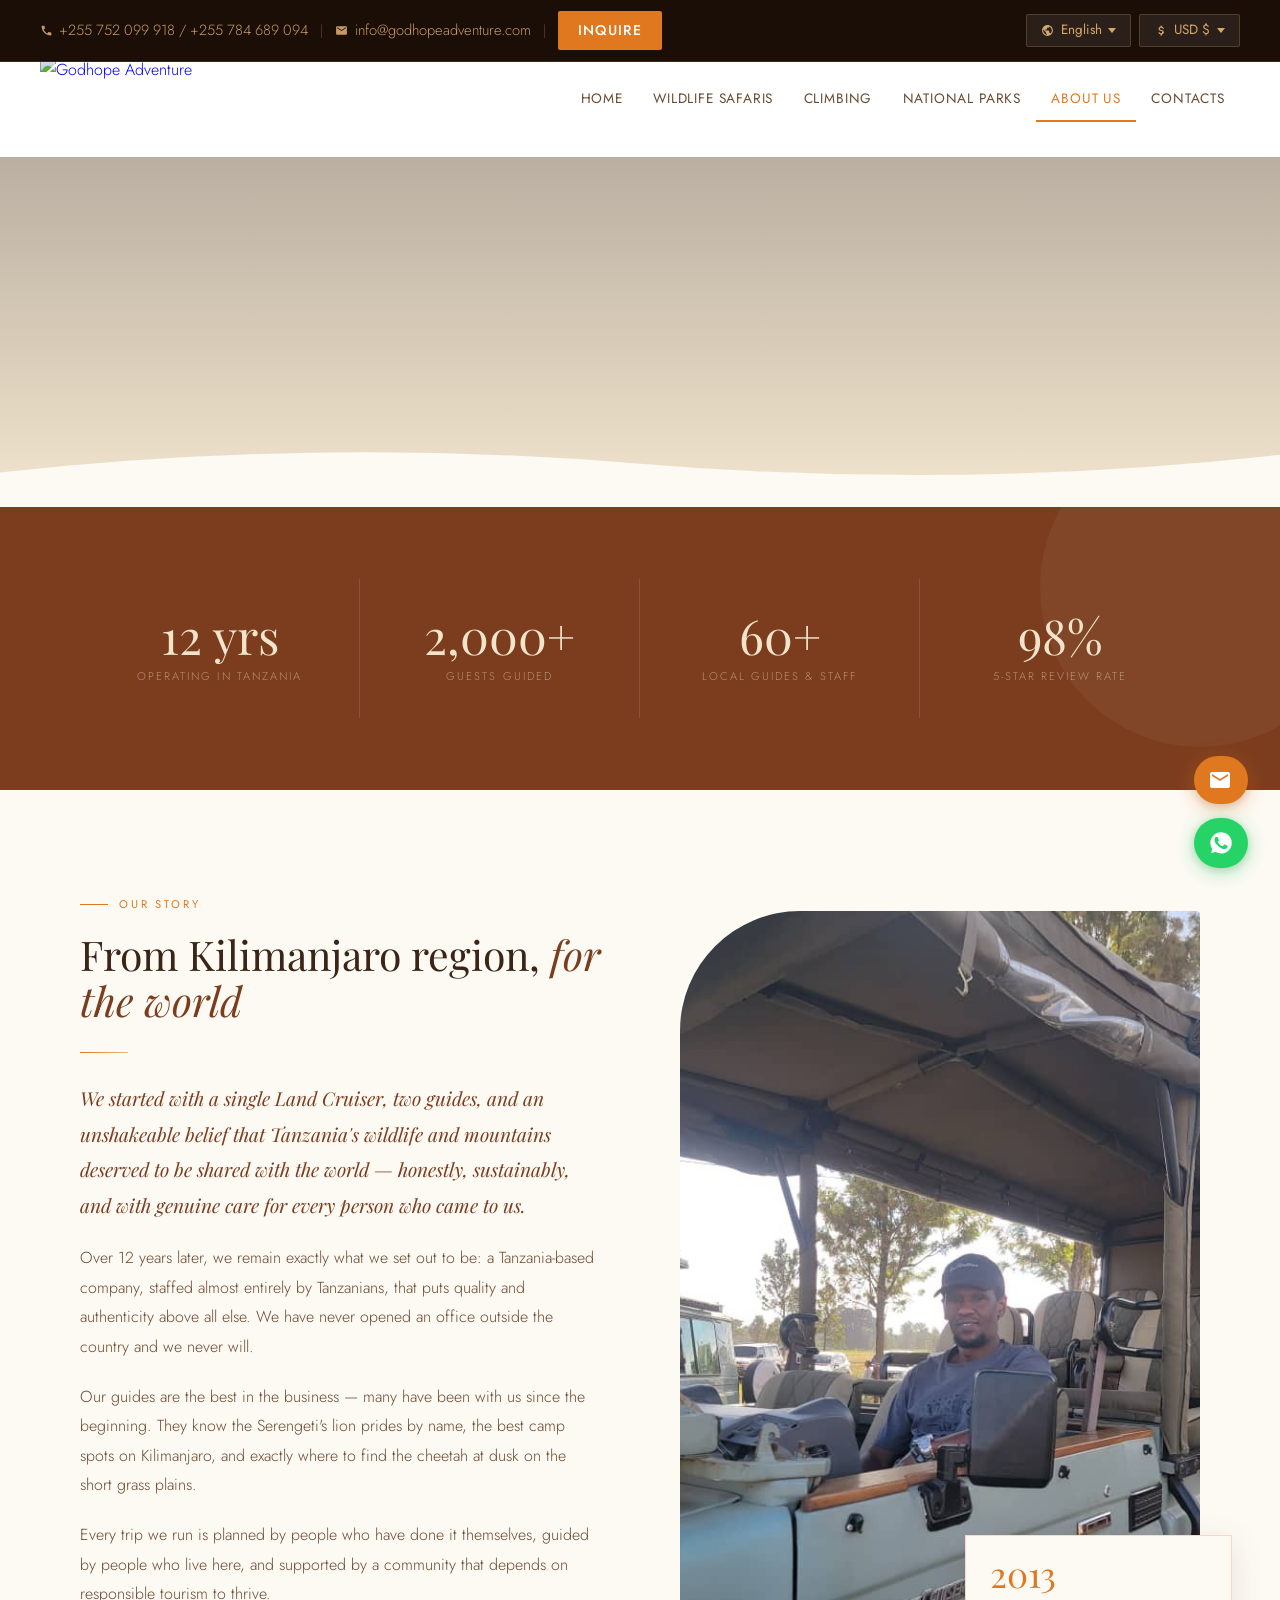
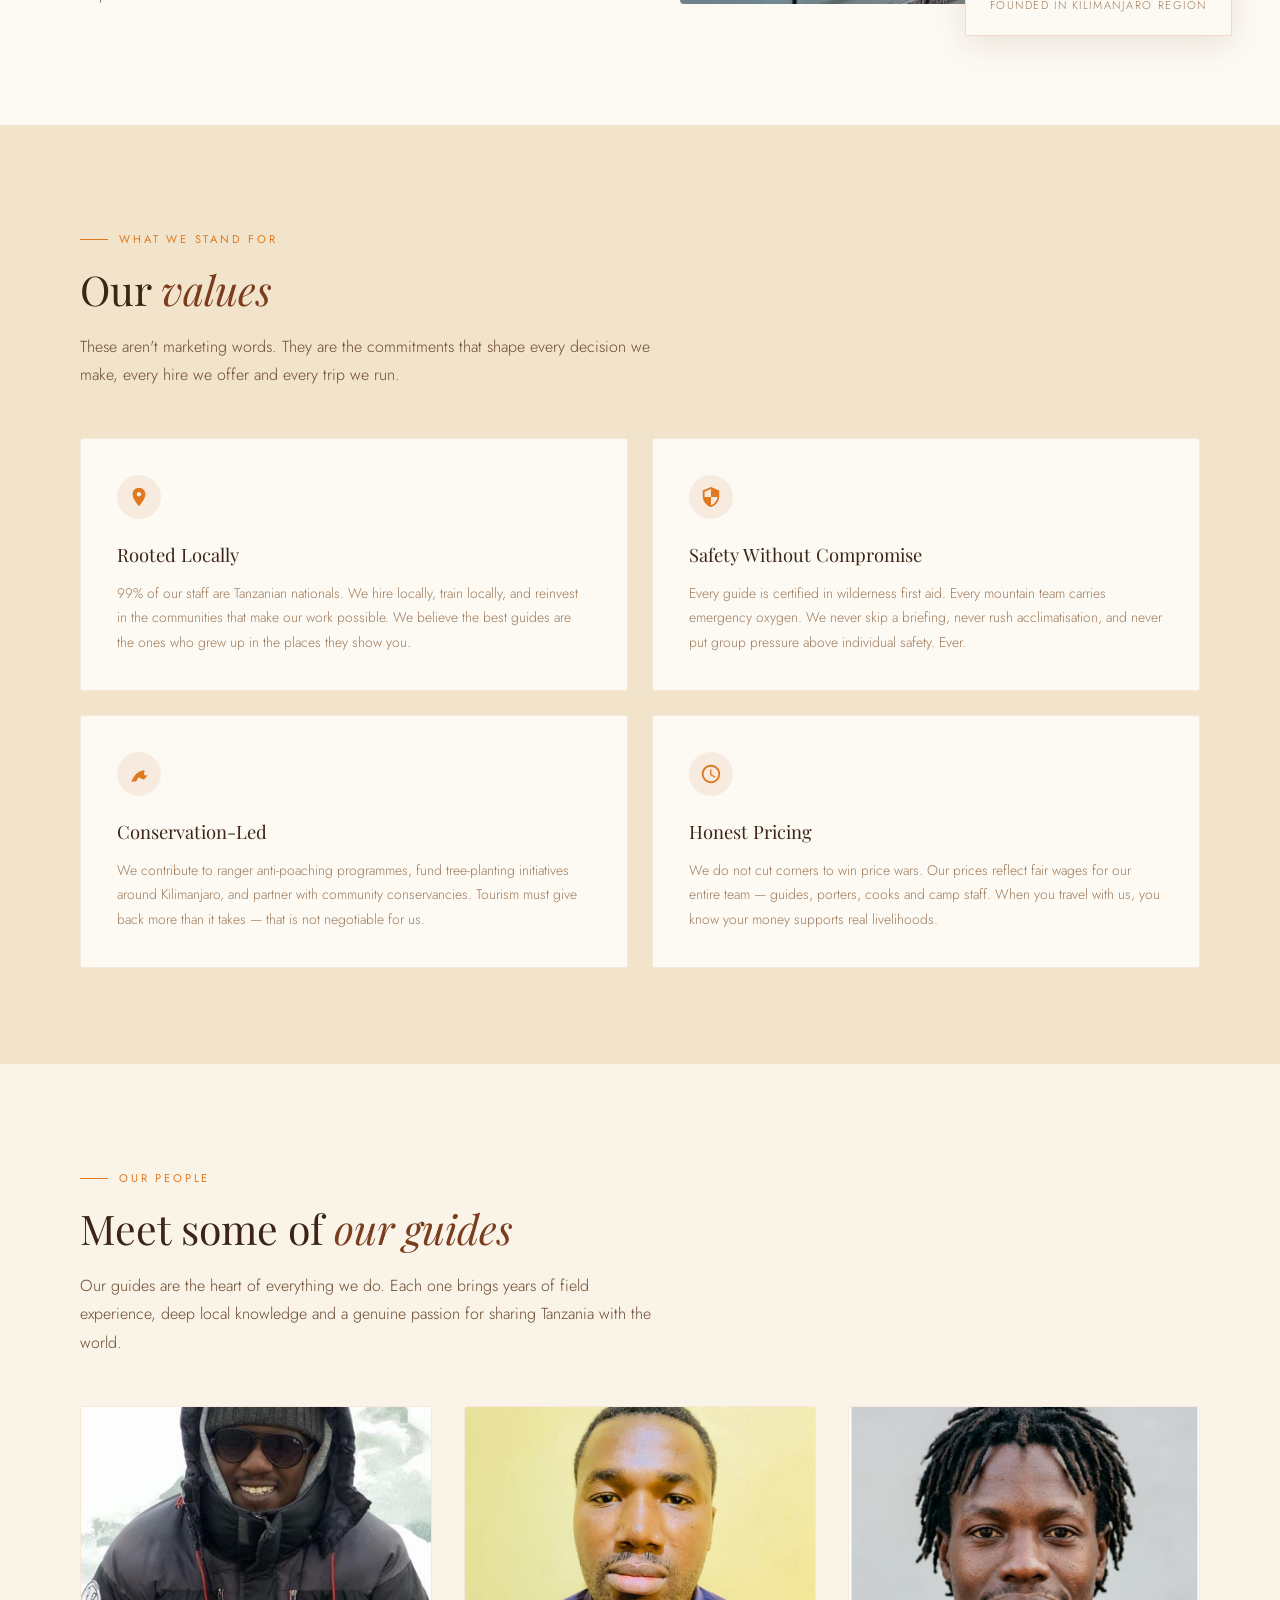
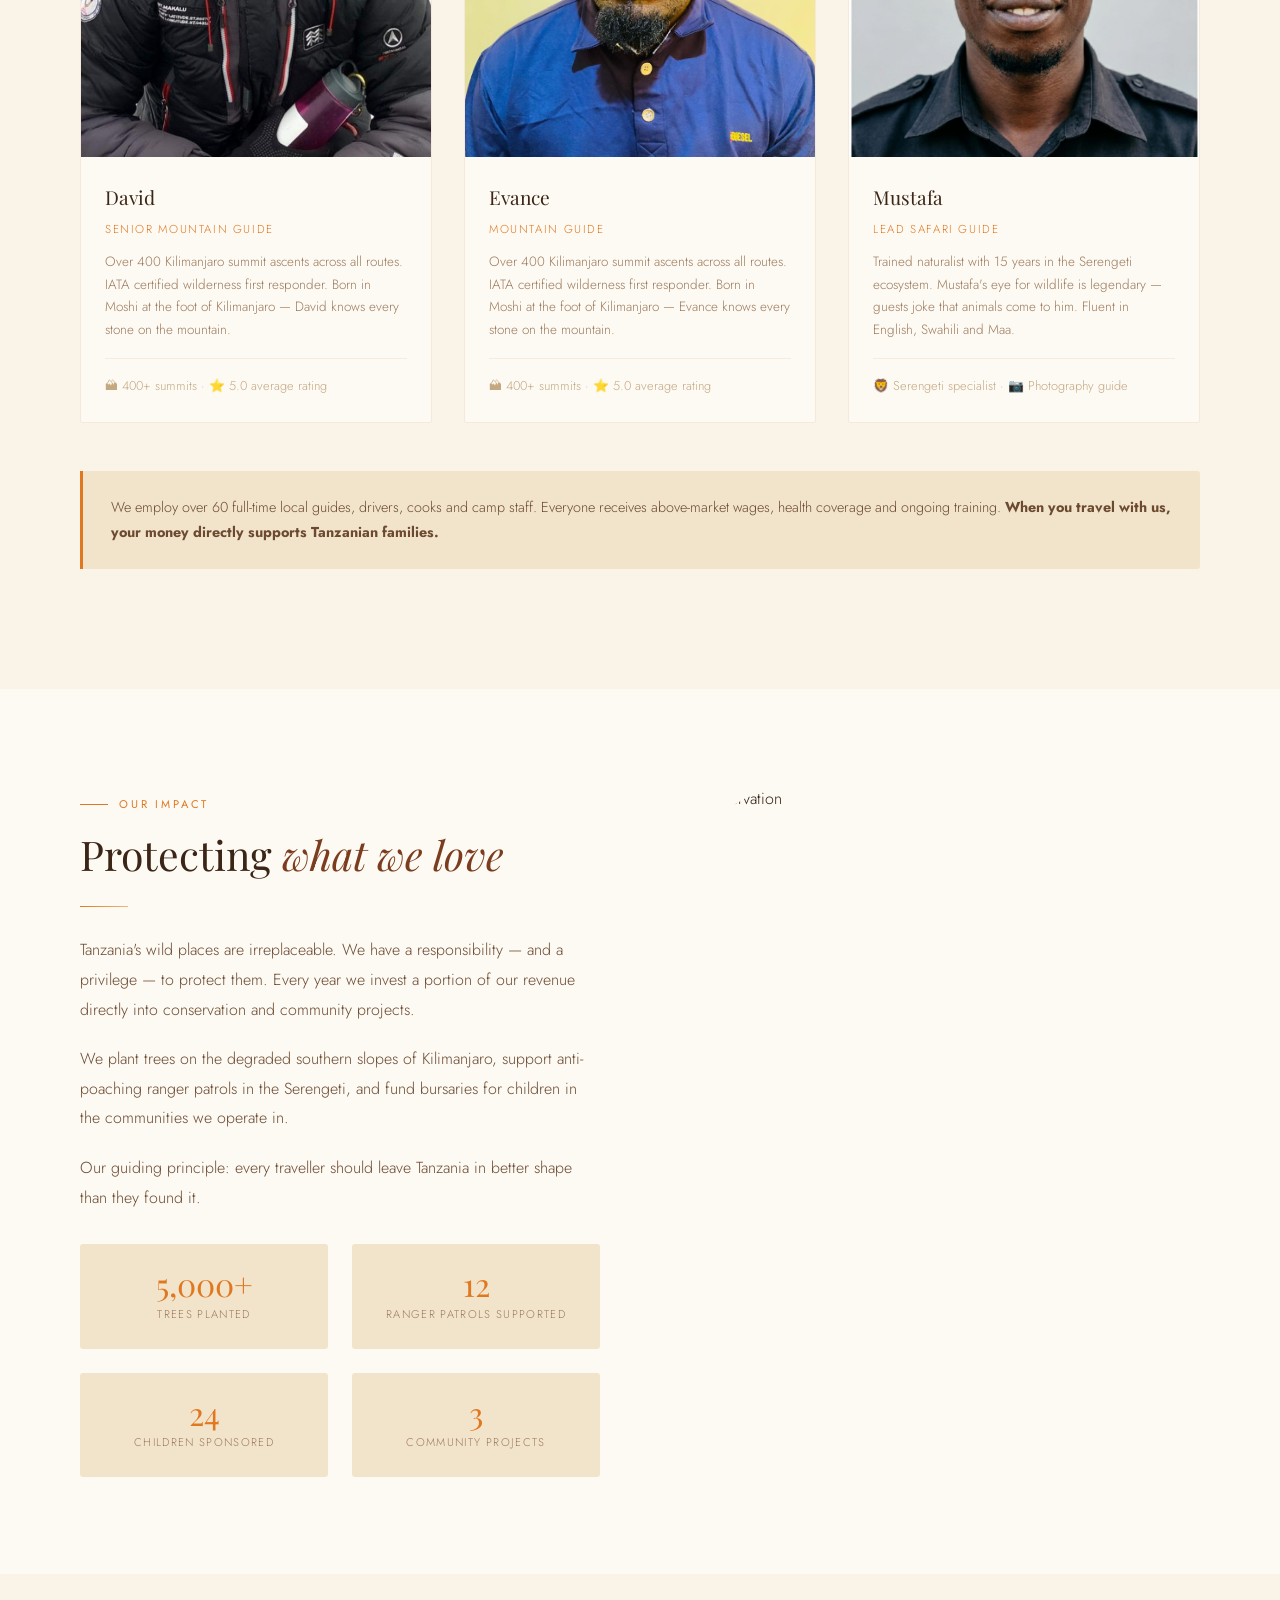
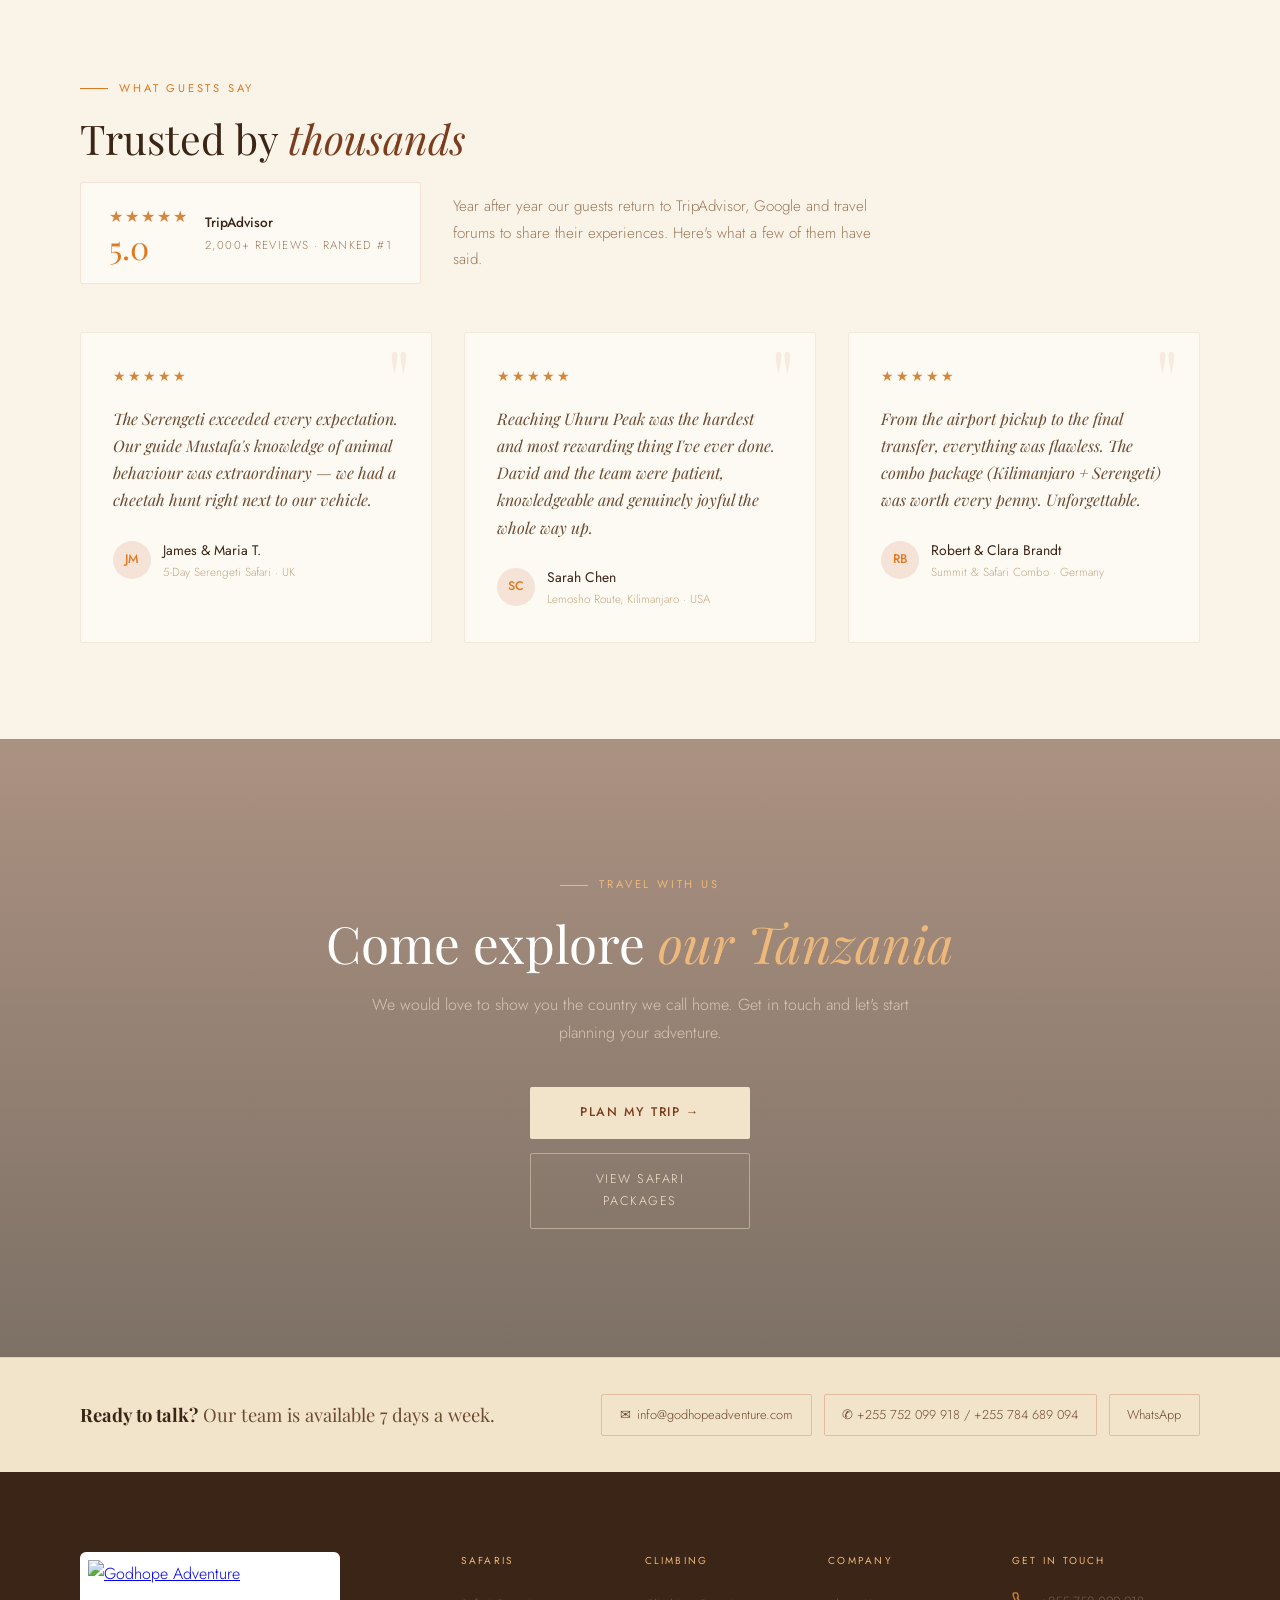
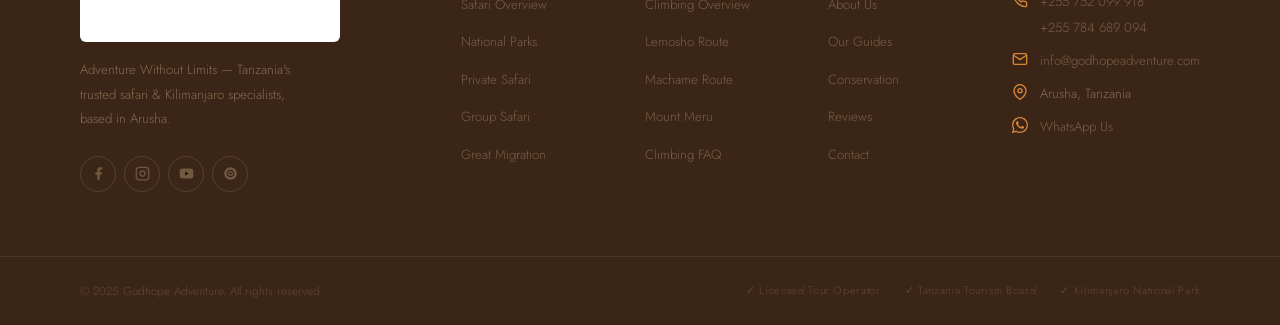
==== about.html @ 91743d04 "Add files via upload" ====
<!DOCTYPE html>
<html lang="en">
<head>
<meta charset="UTF-8">
<meta name="viewport" content="width=device-width, initial-scale=1.0">
<title>About Us | Godhope Adventure</title>
<link rel="icon" type="image/x-icon" href="favicon.ico">
<link rel="icon" type="image/png" sizes="16x16" href="favicon-16x16.png">
<link rel="icon" type="image/png" sizes="32x32" href="favicon-32x32.png">
<link rel="apple-touch-icon" sizes="180x180" href="apple-touch-icon.png">
<link rel="preconnect" href="https://fonts.googleapis.com">
<link href="https://fonts.googleapis.com/css2?family=Playfair+Display:ital,wght@0,400;0,500;1,400;1,500&family=Jost:wght@300;400;500&display=swap" rel="stylesheet">
<link rel="stylesheet" href="style.css">
<style>
/* Story section */
.story-section { background: var(--warm-white); }
.story-grid { display: grid; grid-template-columns: 1fr 1fr; gap: 5rem; align-items: center; }
.story-text p { font-size: 1rem; color: var(--text-mid); line-height: 1.85; margin-bottom: 1.25rem; }
.story-text p:first-child { font-family: var(--serif); font-size: 1.2rem; font-style: italic; color: var(--clay); }

/* Team */
.team-section { background: var(--sand-light); }
.team-grid { display: grid; grid-template-columns: repeat(3, 1fr); gap: 2rem; margin-top: 3rem; }
.team-card { background: var(--warm-white); border: 1px solid rgba(196,98,45,0.12); border-radius: 3px; overflow: hidden; }
.team-card-img { aspect-ratio: 1; overflow: hidden; }
.team-card-img img { width: 100%; height: 100%; object-fit: cover; transition: transform 0.5s; display: block; }
.team-card:hover .team-card-img img { transform: scale(1.05); }
.team-card-body { padding: 1.5rem; }
.team-name { font-family: var(--serif); font-size: 1.2rem; color: var(--bark); margin-bottom: 0.25rem; }
.team-role { font-size: 0.72rem; letter-spacing: 0.14em; text-transform: uppercase; color: var(--terra); margin-bottom: 0.75rem; }
.team-desc { font-size: 0.84rem; color: var(--text-muted); line-height: 1.7; }
.team-detail { margin-top: 1rem; padding-top: 1rem; border-top: 1px solid rgba(196,98,45,0.1); font-size: 0.8rem; color: var(--text-faint); }

/* Values */
.values-section { background: var(--sand); padding: 6rem 5rem; }
.values-grid { display: grid; grid-template-columns: repeat(2, 1fr); gap: 1.5rem; margin-top: 3rem; }
.value-card { background: var(--warm-white); border: 1px solid rgba(196,98,45,0.12); padding: 2.25rem; border-radius: 3px; transition: background 0.25s; }
.value-card:hover { background: rgba(242,228,203,0.4); }
.value-icon { width: 44px; height: 44px; background: rgba(196,98,45,0.1); border-radius: 50%; display: flex; align-items: center; justify-content: center; margin-bottom: 1.25rem; }
.value-icon svg { fill: var(--terra); width: 22px; height: 22px; }
.value-title { font-family: var(--serif); font-size: 1.15rem; color: var(--bark); margin-bottom: 0.6rem; }
.value-text { font-size: 0.87rem; color: var(--text-muted); line-height: 1.75; }

/* Conservation */
.conservation-section { background: var(--warm-white); }
.conservation-grid { display: grid; grid-template-columns: 1fr 1fr; gap: 5rem; align-items: center; }
.conservation-stats { display: grid; grid-template-columns: 1fr 1fr; gap: 1.5rem; margin-top: 2rem; }
.con-stat { background: var(--sand); padding: 1.5rem; text-align: center; border-radius: 3px; }
.con-stat-n { font-family: var(--serif); font-size: 2rem; color: var(--terra); line-height: 1; }
.con-stat-l { font-size: 0.7rem; letter-spacing: 0.12em; text-transform: uppercase; color: var(--text-muted); margin-top: 0.3rem; }

/* Reviews */
.reviews-section { background: var(--sand-light); }
.reviews-header { display: flex; align-items: center; gap: 2rem; margin-bottom: 3rem; flex-wrap: wrap; }
.ta-badge { background: var(--warm-white); border: 1px solid rgba(196,98,45,0.15); padding: 1.25rem 1.75rem; display: flex; align-items: center; gap: 1rem; border-radius: 3px; }
.ta-score { font-family: var(--serif); font-size: 2rem; color: var(--terra); line-height: 1; }
.ta-label { font-size: 0.72rem; letter-spacing: 0.12em; text-transform: uppercase; color: var(--text-muted); }
.ta-stars { color: var(--amber); font-size: 1rem; letter-spacing: 2px; }

@media (max-width: 960px) {
  .story-grid, .conservation-grid { grid-template-columns: 1fr; gap: 3rem; }
  .team-grid { grid-template-columns: 1fr; }
  .values-grid { grid-template-columns: 1fr; }
  .conservation-stats { grid-template-columns: 1fr 1fr; }
  .values-section { padding: 4rem 1.5rem; }
}
</style>








<!-- Google Translate -->
<script>function googleTranslateElementInit(){new google.translate.TranslateElement({pageLanguage:'en',includedLanguages:'en,fr,de,es,it,zh-CN,ar,sw,ko,ja,pt,ru',layout:google.translate.TranslateElement.InlineLayout.SIMPLE,autoDisplay:false},'google_translate_element');}</script>
<script src="https://translate.google.com/translate_a/element.js?cb=googleTranslateElementInit" async></script>

<script>
/* ══ CURRENCY ════════════════════════════════════════════════════ */
var _GHA_RATES = {USD:1, EUR:.92, GBP:.79, TZS:2650, KES:130, AUD:1.53, CAD:1.36, ZAR:18.5};
var _GHA_SYM   = {USD:'$', EUR:'€', GBP:'£', TZS:'TSh', KES:'KSh', AUD:'A$', CAD:'C$', ZAR:'R'};
var _GHA_CUR   = localStorage.getItem('gha_currency') || 'USD';

function setCurrency(code, sym){
  _GHA_CUR = code;
  localStorage.setItem('gha_currency', code);
  var lbl = document.getElementById('gha-cur-label');
  if(lbl) lbl.textContent = code + ' ' + sym;
  var drop = document.getElementById('gha-cur-drop');
  if(drop) drop.classList.remove('open');
  document.querySelectorAll('[data-price-usd]').forEach(function(el){
    var usd = parseFloat(el.getAttribute('data-price-usd'));
    if(!isNaN(usd)) el.textContent = sym + Math.round(usd * (_GHA_RATES[code]||1)).toLocaleString();
  });
  document.querySelectorAll('[data-usd]').forEach(function(el){
    var usd = parseFloat(el.getAttribute('data-usd'));
    if(isNaN(usd)) return;
    var v = Math.round(usd * (_GHA_RATES[code]||1));
    var sup = el.querySelector('sup');
    if(sup) sup.textContent = 'from ' + sym;
    el.childNodes.forEach(function(n){
      if(n.nodeType===3 && /[\d,]/.test(n.textContent)) n.textContent = v.toLocaleString();
    });
  });
}

/* ══ INIT ON DOM READY ════════════════════════════════════════════ */
document.addEventListener('DOMContentLoaded', function(){

  /* Restore saved currency */
  if(_GHA_CUR !== 'USD'){
    var sym = _GHA_SYM[_GHA_CUR] || '$';
    var lbl = document.getElementById('gha-cur-label');
    if(lbl) lbl.textContent = _GHA_CUR + ' ' + sym;
    setCurrency(_GHA_CUR, sym);
  }

  

  /* ── Dropdown toggle ── */
  function setupDropdown(btnId, dropId){
    var btn  = document.getElementById(btnId);
    var drop = document.getElementById(dropId);
    if(!btn || !drop) return;
    btn.addEventListener('click', function(e){
      e.stopPropagation();
      document.querySelectorAll('.tb-dropdown.open').forEach(function(d){
        if(d !== drop) d.classList.remove('open');
      });
      drop.classList.toggle('open');
    });
  }
  setupDropdown('lang-btn',      'lang-drop');
  setupDropdown('gha-cur-toggle','gha-cur-drop');

  document.addEventListener('click', function(){
    document.querySelectorAll('.tb-dropdown.open').forEach(function(d){
      d.classList.remove('open');
    });
  });

  /* Hide Google's injected toolbar */
  var observer = new MutationObserver(function(){
    var bar = document.querySelector('.goog-te-banner-frame, .skiptranslate > *');
    if(bar) bar.style.display = 'none';
    document.body.style.top = '0px';
  });
  observer.observe(document.body, {childList:true, subtree:true});
});
</script>
<script>
/* ══ LANGUAGE (Google Translate via cookie) ════════════════════════ */
function googleTranslateElementInit(){
  new google.translate.TranslateElement({
    pageLanguage:'en',
    includedLanguages:'en,fr,de,es,it,zh-CN,ar,sw,pt,ru,ko,ja',
    autoDisplay:false
  },'google_translate_element');
}

function setLang(code, name){
  /* Update button label immediately */
  var lbl = document.getElementById('lang-label');
  if(lbl) lbl.textContent = name;

  /* Close dropdown */
  var drop = document.getElementById('lang-drop');
  if(drop) drop.classList.remove('open');

  /* Save preference */
  localStorage.setItem('gha_lang', code);
  localStorage.setItem('gha_lang_name', name);

  if(code === 'en'){
    /* Clear translation cookies and reload */
    var expiry = 'Thu, 01 Jan 1970 00:00:00 UTC';
    document.cookie = 'googtrans=; expires=' + expiry + '; path=/';
    document.cookie = 'googtrans=; expires=' + expiry + '; path=/; domain=.' + location.hostname;
    document.cookie = 'googtrans=; expires=' + expiry + '; path=/; domain=' + location.hostname;
    window.location.reload();
    return;
  }

  /* Set Google Translate cookie and reload */
  var val = '/en/' + code;
  document.cookie = 'googtrans=' + val + '; path=/';
  document.cookie = 'googtrans=' + val + '; path=/; domain=.' + location.hostname;
  window.location.reload();
}

/* Apply saved lang label on every page load */
(function(){
  var savedName = localStorage.getItem('gha_lang_name');
  var savedCode = localStorage.getItem('gha_lang');
  if(savedName && savedCode && savedCode !== 'en'){
    /* Wait for DOM */
    document.addEventListener('DOMContentLoaded', function(){
      var lbl = document.getElementById('lang-label');
      if(lbl) lbl.textContent = savedName;
    });
  }
})();
</script>
<script src="https://translate.google.com/translate_a/element.js?cb=googleTranslateElementInit" async></script>
</head>
<body>
<div class="mobile-menu" id="mobile-menu">
  <button class="mobile-menu-close" id="mob-close">&#10005;</button>
  <img src="logo.png" alt="Godhope Adventure" class="mob-logo">
  <ul>
  <li><a href="index.html">Home</a></li>
  <li><a href="safari.html">Wildlife Safaris</a></li>
  <li><a href="climbing.html">Climbing</a></li>
  <li><a href="national-parks.html">National Parks</a></li>
  <li><a href="about.html" class="active">About Us</a></li>
  <li><a href="contact.html">Contacts</a></li>
  </ul>
</div>
<div class="mobile-menu-overlay" id="mob-overlay"></div>
<div id="gha-topbar">
  <div class="topbar-inner">
    <div class="topbar-left">
      <a href="tel:+255752099918" class="topbar-link">
        <svg width="13" height="13" viewBox="0 0 24 24" fill="currentColor"><path d="M6.62 10.79c1.44 2.83 3.76 5.14 6.59 6.59l2.2-2.2c.27-.27.67-.36 1.02-.24 1.12.37 2.33.57 3.57.57.55 0 1 .45 1 1V20c0 .55-.45 1-1 1-9.39 0-17-7.61-17-17 0-.55.45-1 1-1h3.5c.55 0 1 .45 1 1 0 1.25.2 2.45.57 3.57.11.35.03.74-.25 1.02l-2.2 2.2z"/></svg>
        +255 752 099 918 / +255 784 689 094
      </a>
      <span class="topbar-sep">|</span>
      <a href="mailto:info@godhopeadventure.com" class="topbar-link">
        <svg width="13" height="13" viewBox="0 0 24 24" fill="currentColor"><path d="M20 4H4c-1.1 0-2 .9-2 2v12c0 1.1.9 2 2 2h16c1.1 0 2-.9 2-2V6c0-1.1-.9-2-2-2zm0 4l-8 5-8-5V6l8 5 8-5v2z"/></svg>
        info@godhopeadventure.com
      </a>
      <span class="topbar-sep">|</span>
      <a href="contact.html" class="topbar-enquire">Inquire</a>
    </div>
            <div class="topbar-right">

      <!-- Language Selector -->
      <div class="tb-select-wrap" id="lang-wrap">
        <button class="tb-select-btn" id="lang-btn" aria-label="Select language">
          <svg width="13" height="13" viewBox="0 0 24 24" fill="currentColor"><path d="M12 2C6.48 2 2 6.48 2 12s4.48 10 10 10 10-4.48 10-10S17.52 2 12 2zm-1 17.93c-3.95-.49-7-3.85-7-7.93 0-.62.08-1.21.21-1.79L9 15v1c0 1.1.9 2 2 2v1.93zm6.9-2.54c-.26-.81-1-1.39-1.9-1.39h-1v-3c0-.55-.45-1-1-1H8v-2h2c.55 0 1-.45 1-1V7h2c1.1 0 2-.9 2-2v-.41c2.93 1.19 5 4.06 5 7.41 0 2.08-.8 3.97-2.1 5.39z"/></svg>
          <span id="lang-label">English</span>
          <svg width="8" height="5" viewBox="0 0 8 5"><path d="M0 0l4 5 4-5z" fill="currentColor"/></svg>
        </button>
        <div class="tb-dropdown" id="lang-drop">
          <button onclick="setLang('en','English')">&#127468;&#127463; English</button>
          <button onclick="setLang('fr','Français')">&#127467;&#127479; Français</button>
          <button onclick="setLang('de','Deutsch')">&#127465;&#127466; Deutsch</button>
          <button onclick="setLang('es','Español')">&#127466;&#127480; Español</button>
          <button onclick="setLang('it','Italiano')">&#127470;&#127481; Italiano</button>
          <button onclick="setLang('sw','Kiswahili')">&#127481;&#127487; Kiswahili</button>
          <button onclick="setLang('zh-CN','Chinese')">&#127464;&#127475; Chinese</button>
          <button onclick="setLang('ar','Arabic')">&#127480;&#127462; Arabic</button>
          <button onclick="setLang('pt','Português')">&#127477;&#127481; Português</button>
          <button onclick="setLang('ru','Russian')">&#127479;&#127482; Russian</button>
          <button onclick="setLang('ko','Korean')">&#127472;&#127479; Korean</button>
          <button onclick="setLang('ja','Japanese')">&#127471;&#127477; Japanese</button>
        </div>
      </div>

      <!-- Currency Selector -->
      <div class="tb-select-wrap" id="cur-wrap">
        <button class="tb-select-btn" id="gha-cur-toggle" aria-label="Select currency">
          <svg width="13" height="13" viewBox="0 0 24 24" fill="currentColor"><path d="M11.8 10.9c-2.27-.59-3-1.2-3-2.15 0-1.09 1.01-1.85 2.7-1.85 1.78 0 2.44.85 2.5 2.1h2.21c-.07-1.72-1.12-3.3-3.21-3.81V3h-3v2.16c-1.94.42-3.5 1.68-3.5 3.61 0 2.31 1.91 3.46 4.7 4.13 2.5.6 3 1.48 3 2.41 0 .69-.49 1.79-2.7 1.79-2.06 0-2.87-.92-2.98-2.1h-2.2c.12 2.19 1.76 3.42 3.68 3.83V21h3v-2.15c1.95-.37 3.5-1.5 3.5-3.55 0-2.84-2.43-3.81-4.7-4.4z"/></svg>
          <span id="gha-cur-label">USD $</span>
          <svg width="8" height="5" viewBox="0 0 8 5"><path d="M0 0l4 5 4-5z" fill="currentColor"/></svg>
        </button>
        <div class="tb-dropdown" id="gha-cur-drop">
          <button onclick="setCurrency('USD','$')">&#127482;&#127480; USD — US Dollar</button>
          <button onclick="setCurrency('EUR','€')">&#127466;&#127482; EUR — Euro</button>
          <button onclick="setCurrency('GBP','£')">&#127468;&#127463; GBP — British Pound</button>
          <button onclick="setCurrency('TZS','TSh')">&#127481;&#127487; TZS — Tanzanian Shilling</button>
          <button onclick="setCurrency('KES','KSh')">&#127472;&#127466; KES — Kenyan Shilling</button>
          <button onclick="setCurrency('AUD','A$')">&#127462;&#127482; AUD — Australian Dollar</button>
          <button onclick="setCurrency('CAD','C$')">&#127464;&#127462; CAD — Canadian Dollar</button>
          <button onclick="setCurrency('ZAR','R')">&#127487;&#127462; ZAR — South African Rand</button>
        </div>
      </div>

      <!-- Google Translate hidden widget (must be visible to work) -->
      <div id="google_translate_element" style="position:absolute;opacity:0;pointer-events:none;width:1px;height:1px;overflow:hidden;top:-9999px;left:-9999px;"></div>

    </div>
  </div>
</div>
<nav id="main-nav">
  <div class="nav-inner">

    <a href="index.html" class="nav-brand">
      <img src="logo.png" alt="Godhope Adventure" class="nav-logo-img">
    </a>

    <ul class="nav-menu" id="nav-menu">
      <li><a href="index.html">Home</a></li>
      <li><a href="safari.html">Wildlife Safaris</a></li>
      <li><a href="climbing.html">Climbing</a></li>
      <li><a href="national-parks.html">National Parks</a></li>
      <li><a href="about.html" class="active">About Us</a></li>
      <li><a href="contact.html">Contacts</a></li>
    </ul>

    <button class="nav-hamburger" id="ham" aria-label="Open menu">
      <span></span><span></span><span></span>
    </button>

  </div>
</nav>



<!-- PAGE HERO -->
<div class="page-hero" id="about">
  <div class="page-hero-bg" style="background-image: url('https://images.unsplash.com/photo-1547471080-7cc2caa01a7e?w=1600&q=85');"></div>
  <div class="page-hero-overlay"></div>
  <div class="page-hero-arch"><svg viewBox="0 0 1440 80" preserveAspectRatio="none"><path d="M0,80 L0,40 Q360,0 720,30 Q1080,60 1440,20 L1440,80 Z" fill="#FDFAF4"/></svg></div>
  <div class="page-hero-content rise d1">
    <div class="breadcrumb"><a href="index.html">Home</a><span>/</span>About Us</div>
    <h1>Built on <em>passion</em> for Tanzania</h1>
    <p>A team of local guides, naturalists and mountain experts united by a single goal: giving you the most extraordinary experience this remarkable country can offer.</p>
  </div>
</div>

<!-- STATS -->
<div class="stats-band">
  <div class="stats-inner">
    <div class="stat-item"><div class="stat-n">12 yrs</div><div class="stat-l">Operating in Tanzania</div></div>
    <div class="stat-item"><div class="stat-n">2,000+</div><div class="stat-l">Guests Guided</div></div>
    <div class="stat-item"><div class="stat-n">60+</div><div class="stat-l">Local Guides &amp; Staff</div></div>
    <div class="stat-item"><div class="stat-n">98%</div><div class="stat-l">5-Star Review Rate</div></div>
  </div>
</div>

<!-- STORY -->
<section class="story-section">
  <div class="container">
    <div class="story-grid">
      <div>
        <div class="section-eyebrow">Our Story</div>
        <h2 class="section-h2">From Kilimanjaro region, <em>for the world</em></h2>
        <div class="ruled-line"></div>
        <div class="story-text">
          <p>We started with a single Land Cruiser, two guides, and an unshakeable belief that Tanzania's wildlife and mountains deserved to be shared with the world — honestly, sustainably, and with genuine care for every person who came to us.</p>
          <p>Over 12 years later, we remain exactly what we set out to be: a Tanzania-based company, staffed almost entirely by Tanzanians, that puts quality and authenticity above all else. We have never opened an office outside the country and we never will.</p>
          <p>Our guides are the best in the business — many have been with us since the beginning. They know the Serengeti's lion prides by name, the best camp spots on Kilimanjaro, and exactly where to find the cheetah at dusk on the short grass plains.</p>
          <p>Every trip we run is planned by people who have done it themselves, guided by people who live here, and supported by a community that depends on responsible tourism to thrive.</p>
        </div>
      </div>
      <div class="split-visual">
        <div class="split-img-frame" style="aspect-ratio: 3/4;">
          <img src="davidcar.jpeg" alt="Our team" loading="lazy">
        </div>
        <div class="split-float">
          <div class="n">2013</div>
          <div class="l">Founded in Kilimanjaro region</div>
        </div>
      </div>
    </div>
  </div>
</section>

<!-- VALUES -->
<section class="values-section" id="values">
  <div class="container">
    <div class="section-eyebrow">What We Stand For</div>
    <h2 class="section-h2">Our <em>values</em></h2>
    <p class="section-lead">These aren't marketing words. They are the commitments that shape every decision we make, every hire we offer and every trip we run.</p>
    <div class="values-grid">
      <div class="value-card">
        <div class="value-icon"><svg viewBox="0 0 24 24"><path d="M12 2C8.13 2 5 5.13 5 9c0 5.25 7 13 7 13s7-7.75 7-13c0-3.87-3.13-7-7-7zm0 9.5c-1.38 0-2.5-1.12-2.5-2.5s1.12-2.5 2.5-2.5 2.5 1.12 2.5 2.5-1.12 2.5-2.5 2.5z"/></svg></div>
        <div class="value-title">Rooted Locally</div>
        <p class="value-text">99% of our staff are Tanzanian nationals. We hire locally, train locally, and reinvest in the communities that make our work possible. We believe the best guides are the ones who grew up in the places they show you.</p>
      </div>
      <div class="value-card">
        <div class="value-icon"><svg viewBox="0 0 24 24"><path d="M12 1L3 5v6c0 5.55 3.84 10.74 9 12 5.16-1.26 9-6.45 9-12V5l-9-4zm0 10.99h7c-.53 4.12-3.28 7.79-7 8.94V12H5V6.3l7-3.11v8.8z"/></svg></div>
        <div class="value-title">Safety Without Compromise</div>
        <p class="value-text">Every guide is certified in wilderness first aid. Every mountain team carries emergency oxygen. We never skip a briefing, never rush acclimatisation, and never put group pressure above individual safety. Ever.</p>
      </div>
      <div class="value-card">
        <div class="value-icon"><svg viewBox="0 0 24 24"><path d="M17 8C8 10 5.9 16.17 3.82 19.82L5.71 21l1-1.9C7 20.08 7.64 20.5 8 20.5c.5 0 1-.43 1.5-1.43.67-1.27 1.27-2.5 2-3.07.96-.76 1.72.42 2.5 1 1 .72 1.5.5 2.5 1 1 .5 1.5-.5 2-1 1.5-2 3-4 3-4s-3 2-4-1c-.5-1.5 1-3 1-3z"/></svg></div>
        <div class="value-title">Conservation-Led</div>
        <p class="value-text">We contribute to ranger anti-poaching programmes, fund tree-planting initiatives around Kilimanjaro, and partner with community conservancies. Tourism must give back more than it takes — that is not negotiable for us.</p>
      </div>
      <div class="value-card">
        <div class="value-icon"><svg viewBox="0 0 24 24"><path d="M11.99 2C6.47 2 2 6.48 2 12s4.47 10 9.99 10C17.52 22 22 17.52 22 12S17.52 2 11.99 2zM12 20c-4.42 0-8-3.58-8-8s3.58-8 8-8 8 3.58 8 8-3.58 8-8 8zm.5-13H11v6l5.25 3.15.75-1.23-4.5-2.67V7z"/></svg></div>
        <div class="value-title">Honest Pricing</div>
        <p class="value-text">We do not cut corners to win price wars. Our prices reflect fair wages for our entire team — guides, porters, cooks and camp staff. When you travel with us, you know your money supports real livelihoods.</p>
      </div>
    </div>
  </div>
</section>

<!-- TEAM -->
<section class="team-section" id="team">
  <div class="container">
    <div class="section-eyebrow">Our People</div>
    <h2 class="section-h2">Meet some of <em>our guides</em></h2>
    <p class="section-lead">Our guides are the heart of everything we do. Each one brings years of field experience, deep local knowledge and a genuine passion for sharing Tanzania with the world.</p>
    <div class="team-grid">
      <div class="team-card">
        <div class="team-card-img">
          <img src="david.png" alt="Guide" loading="lazy">
        </div>
        <div class="team-card-body">
          <div class="team-name">David</div>
          <div class="team-role">Senior Mountain Guide</div>
          <p class="team-desc">Over 400 Kilimanjaro summit ascents across all routes. IATA certified wilderness first responder. Born in Moshi at the foot of Kilimanjaro — David knows every stone on the mountain.</p>
          <div class="team-detail">🏔 400+ summits · ⭐ 5.0 average rating</div>
        </div>
      </div>
      <div class="team-card">
        <div class="team-card-img">
          <img src="evance.jpeg" alt="Guide" loading="lazy">
        </div>
        <div class="team-card-body">
          <div class="team-name">Evance</div>
          <div class="team-role">Mountain Guide</div>
          <p class="team-desc">Over 400 Kilimanjaro summit ascents across all routes. IATA certified wilderness first responder. Born in Moshi at the foot of Kilimanjaro — Evance knows every stone on the mountain.</p>
          <div class="team-detail">🏔 400+ summits · ⭐ 5.0 average rating</div>
        </div>
      </div>
      <div class="team-card">
        <div class="team-card-img">
          <img src="mustafa.jpeg" alt="Guide" loading="lazy">
        </div>
        <div class="team-card-body">
          <div class="team-name">Mustafa</div>
          <div class="team-role">Lead Safari Guide</div>
          <p class="team-desc">Trained naturalist with 15 years in the Serengeti ecosystem. Mustafa's eye for wildlife is legendary — guests joke that animals come to him. Fluent in English, Swahili and Maa.</p>
          <div class="team-detail">🦁 Serengeti specialist · 📷 Photography guide</div>
        </div>
      </div>
    </div>
    <div class="info-box" style="margin-top:3rem;">
      <p>We employ over 60 full-time local guides, drivers, cooks and camp staff. Everyone receives above-market wages, health coverage and ongoing training. <strong>When you travel with us, your money directly supports Tanzanian families.</strong></p>
    </div>
  </div>
</section>

<!-- CONSERVATION -->
<section class="conservation-section" id="conservation">
  <div class="container">
    <div class="conservation-grid">
      <div>
        <div class="section-eyebrow">Our Impact</div>
        <h2 class="section-h2">Protecting <em>what we love</em></h2>
        <div class="ruled-line"></div>
        <p style="font-size:1rem;color:var(--text-mid);line-height:1.85;margin-bottom:1.25rem;">Tanzania's wild places are irreplaceable. We have a responsibility — and a privilege — to protect them. Every year we invest a portion of our revenue directly into conservation and community projects.</p>
        <p style="font-size:1rem;color:var(--text-mid);line-height:1.85;margin-bottom:1.25rem;">We plant trees on the degraded southern slopes of Kilimanjaro, support anti-poaching ranger patrols in the Serengeti, and fund bursaries for children in the communities we operate in.</p>
        <p style="font-size:1rem;color:var(--text-mid);line-height:1.85;">Our guiding principle: every traveller should leave Tanzania in better shape than they found it.</p>
        <div class="conservation-stats">
          <div class="con-stat"><div class="con-stat-n">5,000+</div><div class="con-stat-l">Trees Planted</div></div>
          <div class="con-stat"><div class="con-stat-n">12</div><div class="con-stat-l">Ranger Patrols Supported</div></div>
          <div class="con-stat"><div class="con-stat-n">24</div><div class="con-stat-l">Children Sponsored</div></div>
          <div class="con-stat"><div class="con-stat-n">3</div><div class="con-stat-l">Community Projects</div></div>
        </div>
      </div>
      <div>
        <div class="split-img-frame" style="aspect-ratio:3/4;">
          <img src="cheetahonmax.avif" alt="Conservation" loading="lazy">
        </div>
      </div>
    </div>
  </div>
</section>

<!-- REVIEWS -->
<section class="reviews-section" id="reviews">
  <div class="container">
    <div class="section-eyebrow">What Guests Say</div>
    <h2 class="section-h2">Trusted by <em>thousands</em></h2>
    <div class="reviews-header">
      <div class="ta-badge">
        <div>
          <div class="ta-stars">★★★★★</div>
          <div class="ta-score">5.0</div>
        </div>
        <div>
          <div style="font-size:0.85rem;color:var(--bark);font-weight:500;">TripAdvisor</div>
          <div class="ta-label">2,000+ Reviews · Ranked #1</div>
        </div>
      </div>
      <p style="font-size:0.95rem;color:var(--text-muted);max-width:420px;">Year after year our guests return to TripAdvisor, Google and travel forums to share their experiences. Here's what a few of them have said.</p>
    </div>
    <div class="grid-3">
      <div class="testi-card">
        <div class="testi-q">"</div>
        <div class="testi-stars">★★★★★</div>
        <p class="testi-text">The Serengeti exceeded every expectation. Our guide Mustafa's knowledge of animal behaviour was extraordinary — we had a cheetah hunt right next to our vehicle.</p>
        <div class="testi-author"><div class="testi-av">JM</div><div><div class="testi-name">James &amp; Maria T.</div><div class="testi-trip">5-Day Serengeti Safari · UK</div></div></div>
      </div>
      <div class="testi-card">
        <div class="testi-q">"</div>
        <div class="testi-stars">★★★★★</div>
        <p class="testi-text">Reaching Uhuru Peak was the hardest and most rewarding thing I've ever done. David and the team were patient, knowledgeable and genuinely joyful the whole way up.</p>
        <div class="testi-author"><div class="testi-av">SC</div><div><div class="testi-name">Sarah Chen</div><div class="testi-trip">Lemosho Route, Kilimanjaro · USA</div></div></div>
      </div>
      <div class="testi-card">
        <div class="testi-q">"</div>
        <div class="testi-stars">★★★★★</div>
        <p class="testi-text">From the airport pickup to the final transfer, everything was flawless. The combo package (Kilimanjaro + Serengeti) was worth every penny. Unforgettable.</p>
        <div class="testi-author"><div class="testi-av">RB</div><div><div class="testi-name">Robert &amp; Clara Brandt</div><div class="testi-trip">Summit &amp; Safari Combo · Germany</div></div></div>
      </div>
    </div>
  </div>
</section>

<!-- CTA -->
<section class="cta-section">
  <div class="page-hero-bg" style="background-image: url('https://images.unsplash.com/photo-1547471080-7cc2caa01a7e?w=1600&q=85');"></div>
  <div class="cta-overlay"></div>
  <div class="cta-inner">
    <div class="cta-eyebrow">Travel With Us</div>
    <h2 class="cta-h2">Come explore <em>our Tanzania</em></h2>
    <p class="cta-p">We would love to show you the country we call home. Get in touch and let's start planning your adventure.</p>
    <div class="cta-btns">
      <a href="contact.html" class="btn-light" data-i18n="plan_trip">Plan My Trip →</a>
      <a href="safari.html" class="btn-outline-light" data-i18n="view_packages">View Safari Packages</a>
    </div>
  </div>
</section>




<div class="contact-strip">
  <p class="contact-strip-copy"><strong>Ready to talk?</strong> Our team is available 7 days a week.</p>
  <div class="contact-chips">
    <a href="mailto:info@godhopeadventure.com" class="chip">✉ <span class="__cf_email__" data-cfemail="bcd4d9d0d0d3fccfddcaddd2d2ddddd2d8cfc9d1d1d5c892dfd392c8c6">info@godhopeadventure.com</span></a>
    <a href="tel:+255752099918" class="chip">&#9990; +255 752 099 918 / +255 784 689 094</a>
    <a href="https://wa.me/255752099918" class="chip">WhatsApp</a>
  </div>
</div>
<footer>
  <div class="ft-band">
    <div class="ft-band-inner">
      <div class="ft-brand">
        <a href="index.html"><img src="logo.png" alt="Godhope Adventure" class="footer-logo-img"></a>
        <p class="ft-tagline">Adventure Without Limits — Tanzania's trusted safari &amp; Kilimanjaro specialists, based in Arusha.</p>
        <div class="ft-socials">
          <a href="#" class="ft-soc" aria-label="Facebook"><svg viewBox="0 0 24 24" fill="currentColor"><path d="M18 2h-3a5 5 0 0 0-5 5v3H7v4h3v8h4v-8h3l1-4h-4V7a1 1 0 0 1 1-1h3z"/></svg></a>
          <a href="#" class="ft-soc" aria-label="Instagram"><svg viewBox="0 0 24 24" fill="none" stroke="currentColor" stroke-width="2"><rect x="2" y="2" width="20" height="20" rx="5"/><circle cx="12" cy="12" r="4"/><circle cx="17.5" cy="6.5" r="1" fill="currentColor" stroke="none"/></svg></a>
          <a href="#" class="ft-soc" aria-label="YouTube"><svg viewBox="0 0 24 24" fill="currentColor"><path d="M22.54 6.42a2.78 2.78 0 0 0-1.95-1.96C18.88 4 12 4 12 4s-6.88 0-8.59.46A2.78 2.78 0 0 0 1.46 6.42 29 29 0 0 0 1 12a29 29 0 0 0 .46 5.58 2.78 2.78 0 0 0 1.95 1.96C5.12 20 12 20 12 20s6.88 0 8.59-.46a2.78 2.78 0 0 0 1.96-1.96A29 29 0 0 0 23 12a29 29 0 0 0-.46-5.58z"/><polygon points="9.75 15.02 15.5 12 9.75 8.98 9.75 15.02" fill="#1a0e06"/></svg></a>
          <a href="#" class="ft-soc" aria-label="TripAdvisor"><svg viewBox="0 0 24 24" fill="currentColor"><path d="M12 2C6.477 2 2 6.477 2 12s4.477 10 10 10 10-4.477 10-10S17.523 2 12 2zm0 4a6 6 0 1 1 0 12A6 6 0 0 1 12 6zm0 2a4 4 0 1 0 0 8 4 4 0 0 0 0-8zm0 2a2 2 0 1 1 0 4 2 2 0 0 1 0-4z"/></svg></a>
        </div>
      </div>
      <div class="ft-nav-grid">
        <div class="ft-col">
          <h5>Safaris</h5>
          <ul>
            <li><a href="safari.html">Safari Overview</a></li>
            <li><a href="national-parks.html">National Parks</a></li>
            <li><a href="safari.html">Private Safari</a></li>
            <li><a href="safari.html">Group Safari</a></li>
            <li><a href="safari.html">Great Migration</a></li>
          </ul>
        </div>
        <div class="ft-col">
          <h5>Climbing</h5>
          <ul>
            <li><a href="climbing.html">Climbing Overview</a></li>
            <li><a href="climbing.html">Lemosho Route</a></li>
            <li><a href="climbing.html">Machame Route</a></li>
            <li><a href="climbing.html">Mount Meru</a></li>
            <li><a href="climbing.html">Climbing FAQ</a></li>
          </ul>
        </div>
        <div class="ft-col">
          <h5>Company</h5>
          <ul>
            <li><a href="about.html">About Us</a></li>
            <li><a href="about.html">Our Guides</a></li>
            <li><a href="about.html">Conservation</a></li>
            <li><a href="about.html">Reviews</a></li>
            <li><a href="contact.html">Contact</a></li>
          </ul>
        </div>
        <div class="ft-col ft-contact-col">
          <h5>Get In Touch</h5>
          <ul class="ft-contact-list">
            <li>
              <svg viewBox="0 0 24 24" fill="none" stroke="currentColor" stroke-width="2"><path d="M22 16.92v3a2 2 0 0 1-2.18 2 19.79 19.79 0 0 1-8.63-3.07A19.5 19.5 0 0 1 4.69 12a19.79 19.79 0 0 1-3.07-8.67A2 2 0 0 1 3.6 1.27h3a2 2 0 0 1 2 1.72c.127.96.361 1.903.7 2.81a2 2 0 0 1-.45 2.11L7.91 8.91a16 16 0 0 0 6 6l.91-.91a2 2 0 0 1 2.11-.45c.907.339 1.85.573 2.81.7A2 2 0 0 1 21.73 16z"/></svg>
              <div>
                <a href="tel:+255752099918">+255 752 099 918</a>
                <a href="tel:+255784689094">+255 784 689 094</a>
              </div>
            </li>
            <li>
              <svg viewBox="0 0 24 24" fill="none" stroke="currentColor" stroke-width="2"><path d="M4 4h16c1.1 0 2 .9 2 2v12c0 1.1-.9 2-2 2H4c-1.1 0-2-.9-2-2V6c0-1.1.9-2 2-2z"/><polyline points="22,6 12,13 2,6"/></svg>
              <a href="mailto:info@godhopeadventure.com">info@godhopeadventure.com</a>
            </li>
            <li>
              <svg viewBox="0 0 24 24" fill="none" stroke="currentColor" stroke-width="2"><path d="M21 10c0 7-9 13-9 13s-9-6-9-13a9 9 0 0 1 18 0z"/><circle cx="12" cy="10" r="3"/></svg>
              <span>Arusha, Tanzania</span>
            </li>
            <li>
              <svg viewBox="0 0 24 24" fill="currentColor"><path d="M17.472 14.382c-.297-.149-1.758-.867-2.03-.967-.273-.099-.471-.148-.67.15-.197.297-.767.966-.94 1.164-.173.199-.347.223-.644.075-.297-.15-1.255-.463-2.39-1.475-.883-.788-1.48-1.761-1.653-2.059-.173-.297-.018-.458.13-.606.134-.133.298-.347.446-.52.149-.174.198-.298.298-.497.099-.198.05-.371-.025-.52-.075-.149-.669-1.612-.916-2.207-.242-.579-.487-.5-.669-.51-.173-.008-.371-.01-.57-.01-.198 0-.52.074-.792.372-.272.297-1.04 1.016-1.04 2.479 0 1.462 1.065 2.875 1.213 3.074.149.198 2.096 3.2 5.077 4.487.709.306 1.262.489 1.694.625.712.227 1.36.195 1.871.118.571-.085 1.758-.719 2.006-1.413.248-.694.248-1.289.173-1.413-.074-.124-.272-.198-.57-.347z"/><path d="M12 0C5.373 0 0 5.373 0 12c0 2.136.559 4.14 1.535 5.874L.057 23.155a.75.75 0 0 0 .92.92l5.281-1.478A11.945 11.945 0 0 0 12 24c6.627 0 12-5.373 12-12S18.627 0 12 0zm0 22c-1.898 0-3.671-.524-5.188-1.432l-.372-.22-3.863 1.08 1.08-3.863-.22-.372A9.956 9.956 0 0 1 2 12C2 6.477 6.477 2 12 2s10 4.477 10 10-4.477 10-10 10z"/></svg>
              <a href="https://wa.me/255752099918" target="_blank">WhatsApp Us</a>
            </li>
          </ul>
        </div>
      </div>
    </div>
  </div>
  <div class="ft-bottom">
    <div class="ft-bottom-inner">
      <span>&copy; 2025 Godhope Adventure. All rights reserved.</span>
      <div class="ft-certs">
        <span>&#10003; Licensed Tour Operator</span>
        <span>&#10003; Tanzania Tourism Board</span>
        <span>&#10003; Kilimanjaro National Park</span>
      </div>
    </div>
  </div>
</footer>
<a href="mailto:info@godhopeadventure.com" class="email-float" aria-label="Email us">
  <svg viewBox="0 0 24 24" xmlns="http://www.w3.org/2000/svg"><path d="M20 4H4c-1.1 0-1.99.9-1.99 2L2 18c0 1.1.9 2 2 2h16c1.1 0 2-.9 2-2V6c0-1.1-.9-2-2-2zm0 4-8 5-8-5V6l8 5 8-5v2z"/></svg>
  <span class="email-float-label">Email us</span>
</a>
<a href="https://wa.me/255752099918" class="wa-float" target="_blank" aria-label="Chat on WhatsApp">
  <svg viewBox="0 0 24 24" xmlns="http://www.w3.org/2000/svg"><path d="M17.472 14.382c-.297-.149-1.758-.867-2.03-.967-.273-.099-.471-.148-.67.15-.197.297-.767.966-.94 1.164-.173.199-.347.223-.644.075-.297-.15-1.255-.463-2.39-1.475-.883-.788-1.48-1.761-1.653-2.059-.173-.297-.018-.458.13-.606.134-.133.298-.347.446-.52.149-.174.198-.298.298-.497.099-.198.05-.371-.025-.52-.075-.149-.669-1.612-.916-2.207-.242-.579-.487-.5-.669-.51-.173-.008-.371-.01-.57-.01-.198 0-.52.074-.792.372-.272.297-1.04 1.016-1.04 2.479 0 1.462 1.065 2.875 1.213 3.074.149.198 2.096 3.2 5.077 4.487.709.306 1.262.489 1.694.625.712.227 1.36.195 1.871.118.571-.085 1.758-.719 2.006-1.413.248-.694.248-1.289.173-1.413-.074-.124-.272-.198-.57-.347zm-5.421 7.403h-.004a9.87 9.87 0 01-5.031-1.378l-.361-.214-3.741.982.998-3.648-.235-.374a9.86 9.86 0 01-1.51-5.26c.001-5.45 4.436-9.884 9.888-9.884 2.64 0 5.122 1.03 6.988 2.898a9.825 9.825 0 012.893 6.994c-.003 5.45-4.437 9.884-9.885 9.884z"/></svg>
  <span class="wa-float-label">Chat with us</span>
</a>
<script data-cfasync="false" src="/cdn-cgi/scripts/5c5dd728/cloudflare-static/email-decode.min.js"></script>




<script>
(function(){
  /* Topbar scroll — nav gets shadow */
  var nav = document.getElementById('main-nav');
  if(nav){
    window.addEventListener('scroll', function(){
      nav.classList.toggle('scrolled', window.scrollY > 50);
    }, {passive:true});
  }
  /* Hamburger */
  var ham     = document.getElementById('ham');
  var menu    = document.getElementById('mobile-menu');
  var overlay = document.getElementById('mob-overlay');
  var close   = document.getElementById('mob-close');
  function openMenu(){
    if(menu){ menu.classList.add('open'); }
    if(overlay){ overlay.classList.add('open'); }
    document.body.style.overflow = 'hidden';
  }
  function closeMenu(){
    if(menu){ menu.classList.remove('open'); }
    if(overlay){ overlay.classList.remove('open'); }
    document.body.style.overflow = '';
  }
  if(ham)     ham.addEventListener('click', openMenu);
  if(close)   close.addEventListener('click', closeMenu);
  if(overlay) overlay.addEventListener('click', closeMenu);
  if(menu){
    menu.querySelectorAll('a').forEach(function(a){
      a.addEventListener('click', closeMenu);
    });
  }
})();
</script>
</body>
</html>
---- style.css ----
/* ============================================================
   GODHOPE ADVENTURE — Merged Stylesheet
   Earthy & Warm palette: terracotta, sand, clay, bark
   ============================================================ */

*,*::before,*::after{box-sizing:border-box;margin:0;padding:0}

:root{
  --clay:#7C3D1E;--clay-dark:#5A2A0F;
  --terra:#E07820;--terra-light:#F0963A;
  --amber:#D4863A;--amber-pale:#EDB87A;
  --sand:#F2E4CB;--sand-light:#FAF4E8;--sand-mid:#EDD9B6;
  --bark:#3B2516;--bark-mid:#5C3D26;
  --warm-white:#FDFAF4;
  --text:#2E1C0E;--text-mid:#6B4A30;
  --text-muted:#9C7A5B;--text-faint:#C4A882;
  --serif:'Playfair Display',Georgia,serif;
  --sans:'Jost',sans-serif;
  --topbar-h:44px;--nav-h:108px;--header-h:152px;
  --topbar-h-sm:62px;--nav-h-sm:139px;--header-h-sm:201px;
  --topbar-h-xs:56px;--nav-h-xs:125px;--header-h-xs:181px;
}

html{scroll-behavior:smooth;overflow-x:hidden;-webkit-text-size-adjust:100%}
body{background:var(--warm-white);color:var(--text);font-family:var(--sans);font-weight:300;line-height:1.75;overflow-x:hidden;max-width:100%;width:100%;top:0!important}
img,video,iframe,embed,object{max-width:100%;height:auto}
table{max-width:100%}
.price-table-wrap{overflow-x:auto;-webkit-overflow-scrolling:touch;width:100%}


/* ══════════════════════════════════════════════════════════════════
   TOP UTILITY BAR
   ══════════════════════════════════════════════════════════════════ */
#gha-topbar{
  position:fixed;top:0;left:0;right:0;
  z-index:600;
  background:#1a0e06;
  font-family:var(--sans);
  font-size:.88rem;
  border-bottom:1px solid rgba(237,184,122,.15);
}
.topbar-inner{
  max-width:1300px;margin:0 auto;
  padding:.7rem 2.5rem;
  display:flex;align-items:center;justify-content:space-between;
  gap:1rem;flex-wrap:nowrap;
}
.topbar-left{display:flex;align-items:center;gap:.75rem;flex-wrap:wrap}
.topbar-link{
  display:inline-flex;align-items:center;gap:.4rem;
  color:rgba(237,184,122,.82);text-decoration:none;
  font-size:.92rem;transition:color .2s;white-space:nowrap;
}
.topbar-link:hover{color:var(--amber-pale)}
.topbar-sep{color:rgba(237,184,122,.35);font-size:.85rem}
.topbar-enquire{
  background:var(--terra);color:#fff;
  padding:.45rem 1.25rem;border-radius:2px;
  text-decoration:none;font-size:.88rem;
  letter-spacing:.08em;text-transform:uppercase;
  font-weight:500;
  transition:background .2s;white-space:nowrap;
}
.topbar-enquire:hover{background:var(--clay)}
.topbar-right{display:flex;align-items:center;gap:.5rem;flex-wrap:nowrap;flex-shrink:0}


/* ══════════════════════════════════════════════════════════════════
   MAIN NAV
   ══════════════════════════════════════════════════════════════════ */
#main-nav{
  position:fixed;
  top:var(--topbar-h);
  left:0;right:0;
  z-index:500;
  background:#fff;
  border-bottom:1px solid transparent;
  box-shadow:none;
  transition:box-shadow .3s, border-color .3s;
  overflow:visible;
}
#main-nav.scrolled{box-shadow:0 3px 18px rgba(59,37,22,.13);border-bottom-color:rgba(59,37,22,.08)}
.nav-inner{
  max-width:1300px;margin:0 auto;
  padding:.75rem 2.5rem;
  display:flex;align-items:center;justify-content:space-between;
  gap:1rem;
  overflow:visible;
}
.nav-brand{display:flex;align-items:center;text-decoration:none;flex-shrink:0}
.nav-logo-img{
  width:260px;height:88px;
  object-fit:contain;
  border-radius:3px;
  display:block;
}
.nav-menu{
  display:flex;align-items:center;
  gap:0;list-style:none;margin:0;padding:0;flex:1;justify-content:flex-end;
}
.nav-menu li a{
  display:block;
  padding:.55rem .95rem;
  color:var(--text-mid);
  text-decoration:none;
  font-size:.85rem;
  letter-spacing:.06em;
  text-transform:uppercase;
  font-weight:400;
  white-space:nowrap;
  transition:color .2s,background .2s;
  border-bottom:2px solid transparent;
}
.nav-menu li a:hover{color:var(--terra)}
.nav-menu li a.active{
  color:var(--terra);
  border-bottom-color:var(--terra);
}
.nav-hamburger{
  display:none;
  flex-direction:column;gap:6px;
  cursor:pointer;background:none;border:none;padding:4px;
  flex-shrink:0;
}
.nav-hamburger span{
  display:block;width:28px;height:2.5px;
  background:var(--bark);border-radius:2px;
  transition:background .2s;
}
.nav-hamburger:hover span{background:var(--terra)}


/* ══════════════════════════════════════════════════════════════════
   MOBILE MENU
   ══════════════════════════════════════════════════════════════════ */
.mobile-menu{
  position:fixed;top:0;left:-100%;bottom:0;
  width:min(300px,90vw);
  z-index:800;
  background:#fff;
  padding:1.5rem 0 2rem;
  display:flex;flex-direction:column;align-items:flex-start;
  overflow-y:auto;
  box-shadow:4px 0 24px rgba(59,37,22,.18);
  transition:left .3s cubic-bezier(.4,0,.2,1);
}
.mobile-menu.open{left:0}
.mobile-menu-close{
  align-self:flex-end;margin-right:1.25rem;margin-bottom:1rem;
  background:none;border:none;font-size:1.4rem;
  color:var(--text-muted);cursor:pointer;line-height:1;
  transition:color .2s;
}
.mobile-menu-close:hover{color:var(--terra)}
.mob-currency{padding:1.25rem 1.5rem;border-top:1px solid rgba(59,37,22,.08);margin-top:.5rem}
.mob-currency-label{font-size:.66rem;letter-spacing:.18em;text-transform:uppercase;color:var(--text-faint);margin-bottom:.75rem;font-family:var(--sans)}
.mob-currency-grid{display:grid;grid-template-columns:1fr 1fr;gap:.4rem}
.mob-cur-btn{background:none;border:1px solid rgba(196,98,45,.2);border-radius:2px;padding:.5rem .6rem;font-family:var(--sans);font-size:.78rem;color:var(--text-mid);cursor:pointer;text-align:left;transition:all .2s}
.mob-cur-btn:hover{border-color:var(--terra);color:var(--terra)}
.mob-cur-btn.active{background:var(--terra);border-color:var(--terra);color:#fff}
.mob-lang-btn{background:none;border:1px solid rgba(196,98,45,.2);border-radius:2px;padding:.5rem .6rem;font-family:var(--sans);font-size:.78rem;color:var(--text-mid);cursor:pointer;text-align:left;transition:all .2s}
.mob-lang-btn:hover{border-color:var(--terra);color:var(--terra)}
.mob-lang-btn.active{background:var(--terra);border-color:var(--terra);color:#fff}
.mob-logo{
  width:220px;height:75px;
  object-fit:contain;display:block;
  margin:0 auto 1.75rem;
  border-radius:3px;
}
  margin:0 1.25rem 1.75rem;
  border-radius:3px;
}
.mobile-menu ul{list-style:none;width:100%;padding:0;margin:0}
.mobile-menu ul li{border-bottom:1px solid rgba(59,37,22,.06)}
.mobile-menu ul li a{
  display:block;padding:1rem 1.5rem;
  color:var(--text-mid);text-decoration:none;
  font-size:.95rem;letter-spacing:.04em;
  text-transform:uppercase;font-weight:400;
  transition:color .2s,background .2s;
}
.mobile-menu ul li a:hover{color:var(--terra);background:rgba(224,120,32,.05)}
.mobile-menu ul li a.active{color:var(--terra);border-left:3px solid var(--terra);padding-left:calc(1.5rem - 3px)}
.mobile-menu-overlay{
  position:fixed;inset:0;z-index:799;
  background:rgba(20,10,4,.55);
  opacity:0;pointer-events:none;
  transition:opacity .3s;
}
.mobile-menu-overlay.open{opacity:1;pointer-events:all}


/* ══════════════════════════════════════════════════════════════════
   TOPBAR DROPDOWNS (Language + Currency)
   ══════════════════════════════════════════════════════════════════ */
.tb-select-wrap{position:relative}
.tb-select-btn{
  display:flex;align-items:center;gap:.4rem;
  background:rgba(255,255,255,.08);
  border:1px solid rgba(237,184,122,.2);
  color:rgba(237,184,122,.88);
  font-family:var(--sans);font-size:.84rem;
  padding:.4rem .9rem;border-radius:2px;
  cursor:pointer;white-space:nowrap;
  transition:background .2s,border-color .2s,color .2s;
  line-height:1.4;
}
.tb-select-btn:hover{
  background:rgba(237,184,122,.12);
  border-color:rgba(237,184,122,.45);
  color:var(--amber-pale);
}
.tb-select-btn svg{flex-shrink:0}
.tb-dropdown{
  position:fixed;
  top:calc(var(--topbar-h) + 2px);
  right:2.5rem;
  min-width:200px;
  background:#1e1008;
  border:1px solid rgba(237,184,122,.18);
  border-radius:2px;
  box-shadow:0 8px 32px rgba(0,0,0,.5);
  z-index:9999;
  display:none;
  overflow:hidden;
  max-height:280px;
  overflow-y:auto;
}
.tb-dropdown.open{display:block}
.tb-dropdown button{
  display:block;width:100%;
  background:none;border:none;
  border-bottom:1px solid rgba(237,184,122,.07);
  padding:.6rem .9rem;
  color:rgba(237,184,122,.72);
  font-family:var(--sans);font-size:.8rem;
  text-align:left;cursor:pointer;
  transition:background .15s,color .15s;
  white-space:nowrap;
}
.tb-dropdown button:last-child{border-bottom:none}
.tb-dropdown button:hover{background:rgba(237,184,122,.1);color:var(--amber-pale)}

/* Hide the GT banner that Google injects */
.goog-te-banner-frame,.goog-te-balloon-frame{display:none!important}
.goog-te-menu-frame{box-shadow:none!important}


/* ══════════════════════════════════════════════════════════════════
   PAGE HERO
   ══════════════════════════════════════════════════════════════════ */
.page-hero{position:relative;padding:9rem 5rem 5rem;overflow:hidden;min-height:420px;display:flex;align-items:flex-end}
.page-hero-bg{position:absolute;inset:0;background-size:cover;background-position:center}
.page-hero-overlay{position:absolute;inset:0;background:linear-gradient(to bottom,rgba(46,28,14,.45) 0%,rgba(242,228,203,.92) 100%)}
.page-hero-arch{position:absolute;bottom:-2px;left:0;right:0;z-index:2}
.page-hero-arch svg{display:block;width:100%}
.page-hero-content{position:relative;z-index:3;max-width:780px}
.page-hero .breadcrumb{display:flex;align-items:center;gap:.5rem;font-size:.72rem;letter-spacing:.15em;text-transform:uppercase;color:var(--terra);margin-bottom:1.25rem}
.page-hero .breadcrumb a{color:var(--terra);text-decoration:none;opacity:.7}
.page-hero .breadcrumb a:hover{opacity:1}
.page-hero .breadcrumb span{opacity:.4}
.page-hero h1{font-family:var(--serif);font-size:clamp(2.5rem,5vw,4.2rem);font-weight:400;line-height:1.08;color:var(--clay-dark);margin-bottom:1rem}
.page-hero h1 em{font-style:italic;color:var(--clay)}
.page-hero p{font-size:1.05rem;color:var(--text-mid);max-width:520px}


/* ══════════════════════════════════════════════════════════════════
   LAYOUT
   ══════════════════════════════════════════════════════════════════ */
.container{max-width:1200px;margin:0 auto}
section{padding:6rem 5rem}
.section-eyebrow{display:inline-flex;align-items:center;gap:.7rem;font-size:.7rem;letter-spacing:.25em;text-transform:uppercase;color:var(--terra);font-weight:400;margin-bottom:1.1rem}
.section-eyebrow::before{content:'';display:block;width:28px;height:1px;background:var(--terra)}
.section-h2{font-family:var(--serif);font-size:clamp(1.9rem,3.2vw,2.8rem);font-weight:400;line-height:1.12;color:var(--bark);margin-bottom:1.25rem}
.section-h2 em{font-style:italic;color:var(--clay)}
.section-lead{font-size:1rem;color:var(--text-mid);max-width:580px;line-height:1.8}
.ruled-line{width:48px;height:1.5px;background:linear-gradient(to right,var(--terra),var(--amber-pale));margin:1.75rem 0}


/* ══════════════════════════════════════════════════════════════════
   BUTTONS
   ══════════════════════════════════════════════════════════════════ */
.btn-primary{display:inline-flex;align-items:center;gap:.6rem;background:var(--terra);color:var(--warm-white);padding:.9rem 2rem;font-size:.82rem;letter-spacing:.1em;text-transform:uppercase;font-weight:400;text-decoration:none;transition:background .2s,transform .2s;border-radius:2px;cursor:pointer;border:none;font-family:var(--sans)}
.btn-primary:hover{background:var(--clay);transform:translateY(-1px)}
.btn-secondary{display:inline-flex;align-items:center;gap:.6rem;background:transparent;color:var(--terra);border:1.5px solid var(--terra);padding:.85rem 2rem;font-size:.82rem;letter-spacing:.1em;text-transform:uppercase;font-weight:400;text-decoration:none;transition:all .2s;border-radius:2px;cursor:pointer;font-family:var(--sans)}
.btn-secondary:hover{background:var(--terra);color:var(--warm-white)}
.btn-ghost{display:inline-flex;align-items:center;gap:.5rem;color:var(--text-mid);font-size:.82rem;letter-spacing:.06em;text-decoration:none;font-weight:400;border-bottom:1px solid var(--text-faint);padding-bottom:2px;transition:color .2s,border-color .2s}
.btn-ghost:hover{color:var(--terra);border-color:var(--terra)}
.btn-light{display:inline-flex;align-items:center;gap:.5rem;background:var(--sand);color:var(--clay);padding:.9rem 2rem;font-size:.82rem;letter-spacing:.1em;text-transform:uppercase;font-weight:500;text-decoration:none;border-radius:2px;transition:background .2s}
.btn-light:hover{background:var(--warm-white)}
.btn-outline-light{display:inline-flex;align-items:center;gap:.5rem;border:1px solid rgba(242,228,203,.45);color:var(--sand);padding:.9rem 2rem;font-size:.82rem;letter-spacing:.1em;text-transform:uppercase;text-decoration:none;border-radius:2px;transition:border-color .2s,background .2s}
.btn-outline-light:hover{border-color:var(--sand);background:rgba(242,228,203,.08)}


/* ══════════════════════════════════════════════════════════════════
   CARDS
   ══════════════════════════════════════════════════════════════════ */
.card{background:var(--warm-white);border:1px solid rgba(196,98,45,.12);border-radius:3px;overflow:hidden;transition:box-shadow .3s,transform .3s}
.card:hover{box-shadow:0 12px 40px rgba(124,61,30,.13);transform:translateY(-4px)}
.card-img{overflow:hidden;position:relative}
.card-img img{width:100%;height:100%;object-fit:cover;transition:transform .5s;display:block}
.card:hover .card-img img{transform:scale(1.05)}
.card-tag{position:absolute;top:1rem;left:1rem;background:var(--terra);color:var(--warm-white);font-size:.62rem;letter-spacing:.18em;text-transform:uppercase;padding:.25rem .7rem;border-radius:1px}
.card-body{padding:1.5rem}
.card-label{font-size:.68rem;letter-spacing:.14em;text-transform:uppercase;color:var(--text-faint);margin-bottom:.35rem}
.card-title{font-family:var(--serif);font-size:1.2rem;color:var(--bark);margin-bottom:.4rem;line-height:1.25}
.card-desc{font-size:.85rem;color:var(--text-muted);margin-bottom:1.1rem;line-height:1.7}
.card-footer{display:flex;align-items:center;justify-content:space-between}
.card-price{font-family:var(--serif);font-size:1.35rem;color:var(--clay)}
.card-price sup{font-family:var(--sans);font-size:.68rem;color:var(--text-muted)}
.card-arrow{width:34px;height:34px;border:1px solid rgba(196,98,45,.3);display:flex;align-items:center;justify-content:center;color:var(--terra);font-size:.85rem;border-radius:2px;transition:background .2s,color .2s}
.card:hover .card-arrow{background:var(--terra);color:var(--warm-white)}


/* ══════════════════════════════════════════════════════════════════
   GRIDS
   ══════════════════════════════════════════════════════════════════ */
.grid-3{display:grid;grid-template-columns:repeat(3,1fr);gap:2rem}
.grid-2{display:grid;grid-template-columns:1fr 1fr;gap:3rem}
.grid-4{display:grid;grid-template-columns:repeat(4,1fr);gap:1.5rem}
.split{display:grid;grid-template-columns:1fr 1fr;gap:5rem;align-items:center}


/* ══════════════════════════════════════════════════════════════════
   INTRO BAND
   ══════════════════════════════════════════════════════════════════ */
.intro-band{background:var(--sand);padding:2.5rem 5rem;display:flex;gap:0;border-top:1px solid rgba(196,98,45,.15);border-bottom:1px solid rgba(196,98,45,.15)}
.intro-pill{display:flex;align-items:center;gap:1rem;flex:1;padding:0 2.5rem;border-right:1px solid rgba(196,98,45,.18)}
.intro-pill:first-child{padding-left:0}
.intro-pill:last-child{border-right:none}
.intro-pill-icon{width:44px;height:44px;flex-shrink:0;background:var(--terra);border-radius:50%;display:flex;align-items:center;justify-content:center}
.intro-pill-icon svg{fill:var(--warm-white);width:20px;height:20px}
.intro-pill-text strong{display:block;font-weight:500;color:var(--bark);font-size:.92rem}
.intro-pill-text span{font-size:.8rem;color:var(--text-muted)}


/* ══════════════════════════════════════════════════════════════════
   PROGRAMMES SECTION
   ══════════════════════════════════════════════════════════════════ */
.prog-header{display:flex;align-items:center;justify-content:space-between;flex-wrap:wrap;gap:1rem;margin-bottom:1.5rem}
.prog-filters{display:flex;gap:.5rem;flex-wrap:wrap;margin-bottom:2rem}
.prog-flt{padding:.45rem 1.25rem;border:1.5px solid rgba(196,98,45,.25);background:none;border-radius:2px;font-family:var(--sans);font-size:.78rem;letter-spacing:.06em;text-transform:uppercase;color:var(--text-muted);cursor:pointer;transition:all .2s}
.prog-flt:hover{border-color:var(--terra);color:var(--terra)}
.prog-flt.active{background:var(--terra);color:#fff;border-color:var(--terra)}
.prog-grid{display:grid;grid-template-columns:repeat(3,1fr);gap:1.5rem}
.prog-card{display:flex;flex-direction:column;background:#fff;border-radius:6px;overflow:hidden;text-decoration:none;box-shadow:0 2px 16px rgba(59,37,22,.07);transition:transform .25s,box-shadow .25s;border:1px solid rgba(196,98,45,.08)}
.prog-card:hover{transform:translateY(-4px);box-shadow:0 10px 32px rgba(59,37,22,.13)}
.prog-card-img{position:relative;aspect-ratio:16/10;overflow:hidden}
.prog-card-img img{width:100%;height:100%;object-fit:cover;display:block;transition:transform .4s}
.prog-card:hover .prog-card-img img{transform:scale(1.05)}
.prog-tag{position:absolute;top:.65rem;left:.65rem;background:var(--terra);color:#fff;font-size:.62rem;letter-spacing:.1em;text-transform:uppercase;padding:.2rem .55rem;border-radius:2px;font-family:var(--sans)}
.prog-card-body{padding:1.1rem 1.1rem 1rem;display:flex;flex-direction:column;flex:1}
.prog-card-meta{font-size:.68rem;letter-spacing:.14em;text-transform:uppercase;color:var(--terra);margin-bottom:.3rem;font-family:var(--sans)}
.prog-card-title{font-family:var(--serif);font-size:1rem;color:var(--bark);line-height:1.3;margin-bottom:.35rem;flex:1}
.prog-card-parks{font-size:.76rem;color:var(--text-muted);margin-bottom:.85rem}
.prog-card-price{font-family:var(--serif);font-size:1.15rem;color:var(--bark);border-top:1px solid rgba(196,98,45,.1);padding-top:.7rem}
.prog-card-price sup{font-family:var(--sans);font-size:.62rem;color:var(--terra);vertical-align:super;margin-right:1px}


/* ══════════════════════════════════════════════════════════════════
   DESTINATIONS SECTION
   ══════════════════════════════════════════════════════════════════ */
.dest-grid{display:grid;grid-template-columns:repeat(3,1fr);gap:1.25rem;margin-top:2.5rem}
.dest-card{display:block;text-decoration:none;border-radius:6px;overflow:hidden;box-shadow:0 2px 16px rgba(59,37,22,.08);transition:transform .25s,box-shadow .25s;background:var(--bark)}
.dest-card:hover{transform:translateY(-4px);box-shadow:0 10px 32px rgba(59,37,22,.15)}
.dest-img{aspect-ratio:4/3;overflow:hidden;position:relative}
.dest-img img{width:100%;height:100%;object-fit:cover;display:block;transition:transform .45s}
.dest-card:hover .dest-img img{transform:scale(1.06)}
.dest-info{padding:.85rem 1rem;background:var(--bark)}
.dest-label{font-size:.62rem;letter-spacing:.14em;text-transform:uppercase;color:var(--amber-pale);font-family:var(--sans);margin-bottom:.2rem}
.dest-name{font-family:var(--serif);font-size:1rem;color:var(--sand);line-height:1.2}


/* ══════════════════════════════════════════════════════════════════
   ROUTE LIST
   ══════════════════════════════════════════════════════════════════ */
.route-list{margin:1.75rem 0;display:flex;flex-direction:column}
.route-row{display:flex;align-items:center;padding:.85rem 0;border-bottom:1px solid rgba(196,98,45,.12);gap:1rem;text-decoration:none;transition:padding-left .2s}
.route-row:first-child{border-top:1px solid rgba(196,98,45,.12)}
.route-row:hover{padding-left:.5rem}
.rdot{width:7px;height:7px;border-radius:50%;background:var(--amber);flex-shrink:0;transition:background .2s}
.route-row:hover .rdot{background:var(--terra)}
.rname{flex:1;font-size:.9rem;color:var(--text-mid);font-weight:400}
.rbadge{font-size:.62rem;letter-spacing:.1em;text-transform:uppercase;color:var(--terra);background:rgba(196,98,45,.1);padding:.2rem .6rem;border-radius:1px;white-space:nowrap}
.rdays{font-size:.76rem;color:var(--text-faint);white-space:nowrap}


/* ══════════════════════════════════════════════════════════════════
   STATS BAND
   ══════════════════════════════════════════════════════════════════ */
.stats-band{background:var(--clay);padding:4.5rem 5rem;position:relative;overflow:hidden}
.stats-band::before{content:'';position:absolute;top:-80px;right:-80px;width:320px;height:320px;border-radius:50%;background:rgba(255,255,255,.04)}
.stats-inner{max-width:1200px;margin:0 auto;display:grid;grid-template-columns:repeat(4,1fr);position:relative;z-index:2}
.stat-item{padding:2rem 2.5rem;text-align:center;border-right:1px solid rgba(255,255,255,.12)}
.stat-item:last-child{border-right:none}
.stat-n{font-family:var(--serif);font-size:3rem;font-weight:400;color:var(--sand);line-height:1}
.stat-l{font-size:.7rem;letter-spacing:.18em;text-transform:uppercase;color:rgba(242,228,203,.5);margin-top:.5rem}


/* ══════════════════════════════════════════════════════════════════
   TESTIMONIALS
   ══════════════════════════════════════════════════════════════════ */
.testi-card{background:var(--warm-white);border:1px solid rgba(196,98,45,.12);padding:2rem;position:relative;border-radius:3px}
.testi-q{font-family:var(--serif);font-size:5rem;line-height:.7;color:rgba(196,98,45,.1);position:absolute;top:1rem;right:1.25rem}
.testi-stars{color:var(--amber);font-size:.85rem;letter-spacing:2px;margin-bottom:1rem}
.testi-text{font-family:var(--serif);font-style:italic;font-size:1rem;color:var(--text-mid);line-height:1.7;margin-bottom:1.5rem}
.testi-author{display:flex;align-items:center;gap:.75rem}
.testi-av{width:38px;height:38px;border-radius:50%;background:rgba(196,98,45,.15);display:flex;align-items:center;justify-content:center;font-size:.78rem;color:var(--terra);font-weight:500;flex-shrink:0}
.testi-name{font-size:.87rem;color:var(--bark);font-weight:400}
.testi-trip{font-size:.73rem;color:var(--text-faint)}
.testi-grid{grid-template-columns:repeat(3,1fr)}


/* ══════════════════════════════════════════════════════════════════
   MISC — SPLIT VISUAL, TRUST, INFO BOX
   ══════════════════════════════════════════════════════════════════ */
.info-box{background:var(--sand);border-left:3px solid var(--terra);padding:1.5rem 1.75rem;border-radius:0 3px 3px 0;margin:1.5rem 0}
.info-box p{font-size:.9rem;color:var(--text-mid)}

.split-visual{position:relative}
.split-img-frame{position:relative;overflow:hidden;aspect-ratio:3/4;border-radius:120px 4px 4px 4px}
.split-img-frame.alt{border-radius:4px 4px 4px 120px}
.split-img-frame.square{border-radius:4px;aspect-ratio:4/3}
.split-img-frame img{width:100%;height:100%;object-fit:cover;transition:transform .7s ease;display:block}
.split-img-frame:hover img{transform:scale(1.04)}
.split-float{position:absolute;bottom:-2rem;right:-2rem;background:var(--warm-white);border:1px solid rgba(196,98,45,.2);padding:1.25rem 1.5rem;box-shadow:0 8px 32px rgba(91,42,15,.12);min-width:150px}
.split-float.left{left:-2rem;right:auto}
.split-float .n{font-family:var(--serif);font-size:2.2rem;color:var(--terra);line-height:1}
.split-float .l{font-size:.7rem;letter-spacing:.14em;text-transform:uppercase;color:var(--text-muted);margin-top:.3rem}

.trust-grid{display:grid;grid-template-columns:repeat(3,1fr);gap:0;border:1px solid rgba(196,98,45,.15)}
.trust-card{padding:2.5rem;border-right:1px solid rgba(196,98,45,.15);border-bottom:1px solid rgba(196,98,45,.15);transition:background .25s}
.trust-card:hover{background:rgba(242,228,203,.42)}
.trust-card:nth-child(3n){border-right:none}
.trust-card:nth-last-child(-n+3){border-bottom:none}
.trust-icon{width:42px;height:42px;margin-bottom:1.25rem;background:rgba(196,98,45,.1);border-radius:50%;display:flex;align-items:center;justify-content:center}
.trust-icon svg{fill:var(--terra);width:20px;height:20px}
.trust-title{font-family:var(--serif);font-size:1.1rem;color:var(--bark);margin-bottom:.6rem}
.trust-text{font-size:.86rem;color:var(--text-muted);line-height:1.75}


/* ══════════════════════════════════════════════════════════════════
   CTA SECTION
   ══════════════════════════════════════════════════════════════════ */
.cta-section{position:relative;padding:8rem 5rem;overflow:hidden;text-align:center;min-height:480px;display:flex;align-items:center;justify-content:center}
.cta-bg{position:absolute;inset:0;background-size:cover;background-position:center}
.cta-overlay{position:absolute;inset:0;background:linear-gradient(rgba(91,42,15,.5),rgba(46,28,14,.62))}
.cta-inner{position:relative;z-index:2;max-width:680px;margin:0 auto}
.cta-eyebrow{display:inline-flex;align-items:center;gap:.7rem;font-size:.7rem;letter-spacing:.25em;text-transform:uppercase;color:var(--amber-pale);font-weight:400;margin-bottom:1.25rem}
.cta-eyebrow::before{content:'';display:block;width:28px;height:1px;background:var(--amber-pale)}
.cta-h2{font-family:var(--serif);font-size:clamp(2.2rem,4vw,3.5rem);font-weight:400;color:#fff;line-height:1.1;margin-bottom:1.25rem}
.cta-h2 em{font-style:italic;color:var(--amber-pale)}
.cta-p{font-size:1rem;color:rgba(242,228,203,.7);margin-bottom:2.5rem;max-width:560px;margin-left:auto;margin-right:auto}
.cta-btns{display:flex;flex-direction:column;align-items:center;gap:.85rem}
.cta-btns .btn-light{
  width:220px;text-align:center;justify-content:center;
  background:var(--sand);color:var(--clay);
  padding:.95rem 2rem;font-size:.78rem;letter-spacing:.12em;
  text-transform:uppercase;font-weight:500;
  border-radius:2px;text-decoration:none;
  display:inline-flex;align-items:center;gap:.5rem;
  transition:background .2s;
}
.cta-btns .btn-light:hover{background:var(--warm-white)}
.cta-btns .btn-outline-light{
  width:220px;text-align:center;justify-content:center;
  border:1px solid rgba(242,228,203,.45);color:var(--sand);
  background:transparent;
  padding:.95rem 2rem;font-size:.78rem;letter-spacing:.12em;
  text-transform:uppercase;
  border-radius:2px;text-decoration:none;
  display:inline-flex;align-items:center;gap:.5rem;
  transition:border-color .2s,background .2s;
}
.cta-btns .btn-outline-light:hover{border-color:var(--sand);background:rgba(242,228,203,.08)}
/* Legacy alias used in HTML */
.btn-ol{
  width:220px;text-align:center;justify-content:center;
  border:1px solid rgba(242,228,203,.45);color:var(--sand);
  background:transparent;
  padding:.95rem 2rem;font-size:.78rem;letter-spacing:.12em;
  text-transform:uppercase;
  border-radius:2px;text-decoration:none;
  display:inline-flex;align-items:center;gap:.5rem;
  transition:border-color .2s,background .2s;font-family:var(--sans);
}
.btn-ol:hover{border-color:var(--sand);background:rgba(242,228,203,.08)}


/* ══════════════════════════════════════════════════════════════════
   CONTACT STRIP
   ══════════════════════════════════════════════════════════════════ */
.contact-strip{background:var(--sand);border-top:1px solid rgba(196,98,45,.18);padding:2.25rem 5rem;display:flex;align-items:center;justify-content:space-between;gap:2rem;flex-wrap:wrap}
.contact-strip-copy{font-family:var(--serif);font-size:1.15rem;color:var(--text-mid)}
.contact-strip-copy strong{color:var(--bark)}
.contact-chips{display:flex;gap:.75rem;flex-wrap:wrap}
.chip{display:inline-flex;align-items:center;gap:.4rem;border:1px solid rgba(196,98,45,.3);color:var(--text-mid);padding:.55rem 1.1rem;font-size:.8rem;text-decoration:none;border-radius:2px;transition:border-color .2s,color .2s}
.chip:hover{border-color:var(--terra);color:var(--terra)}


/* ══════════════════════════════════════════════════════════════════
   FOOTER
   ══════════════════════════════════════════════════════════════════ */
/* ══════════════════════════════════════════════════════════════════
   FOOTER — Renovated
   ══════════════════════════════════════════════════════════════════ */
footer{background:var(--bark)}
.footer-logo-img{width:260px;height:90px;object-fit:contain;display:block;background:#fff;border-radius:6px;padding:8px}

/* Top band */
.ft-band{padding:5rem 5rem 4rem;border-bottom:1px solid rgba(242,228,203,.08)}
.ft-band-inner{max-width:1300px;margin:0 auto;display:grid;grid-template-columns:1.2fr 2.8fr;gap:4rem;align-items:start}
.ft-nav-grid{display:grid;grid-template-columns:repeat(4,1fr);gap:2rem}

/* Brand column */
.ft-brand{display:flex;flex-direction:column;align-items:flex-start}
.ft-tagline{font-size:.83rem;color:rgba(196,164,130,.55);line-height:1.85;max-width:240px;margin:1rem 0 1.5rem}
.ft-socials{display:flex;gap:.5rem}
.ft-soc{width:36px;height:36px;border:1px solid rgba(196,164,130,.2);border-radius:50%;display:flex;align-items:center;justify-content:center;color:rgba(196,164,130,.4);text-decoration:none;transition:all .25s}
.ft-soc svg{width:15px;height:15px}
.ft-soc:hover{border-color:var(--amber-pale);color:var(--amber-pale);background:rgba(237,184,122,.08)}

/* Nav columns */
.ft-col h5{font-size:.63rem;letter-spacing:.22em;text-transform:uppercase;color:var(--amber-pale);margin-bottom:1.25rem;font-weight:400}
.ft-col ul{list-style:none;display:flex;flex-direction:column;gap:.6rem}
.ft-col ul a{color:rgba(196,164,130,.45);text-decoration:none;font-size:.83rem;transition:color .2s}
.ft-col ul a:hover{color:var(--sand-mid)}

/* Contact column */
.ft-contact-list{list-style:none;display:flex;flex-direction:column;gap:1rem}
.ft-contact-list li{display:flex;align-items:flex-start;gap:.75rem;color:rgba(196,164,130,.55);font-size:.83rem}
.ft-contact-list svg{width:16px;height:16px;flex-shrink:0;margin-top:2px;stroke:var(--amber);fill:none}
.ft-contact-list li svg[fill="currentColor"]{fill:var(--amber);stroke:none}
.ft-contact-list a{color:rgba(196,164,130,.55);text-decoration:none;display:block;transition:color .2s}
.ft-contact-list a:hover{color:var(--amber-pale)}
.ft-contact-list div{display:flex;flex-direction:column;gap:.2rem}

/* Bottom bar */
.ft-bottom{padding:1.5rem 5rem}
.ft-bottom-inner{max-width:1300px;margin:0 auto;display:flex;align-items:center;justify-content:space-between;flex-wrap:wrap;gap:1rem;font-size:.73rem;color:rgba(196,164,130,.28)}
.ft-certs{display:flex;gap:1.5rem;flex-wrap:wrap}
.ft-certs span{color:rgba(196,164,130,.28);font-size:.68rem;letter-spacing:.06em}

/* Keep old classes working on other pages */
.footer-col h5{font-size:.63rem;letter-spacing:.22em;text-transform:uppercase;color:var(--amber-pale);margin-bottom:1.25rem;font-weight:400}
.footer-col ul{list-style:none;display:flex;flex-direction:column;gap:.55rem}
.footer-col ul a{color:rgba(196,164,130,.5);text-decoration:none;font-size:.84rem;transition:color .2s}
.footer-col ul a:hover{color:var(--sand-mid)}
.footer-bottom{display:flex;align-items:center;justify-content:space-between;font-size:.74rem;color:rgba(196,164,130,.3);flex-wrap:wrap;gap:1rem}
.footer-certs{display:flex;gap:.75rem}
.cert{border:1px solid rgba(196,164,130,.15);padding:.3rem .75rem;font-size:.64rem;letter-spacing:.1em;text-transform:uppercase;color:rgba(196,164,130,.3)}
.soc{width:34px;height:34px;border:1px solid rgba(196,164,130,.2);display:flex;align-items:center;justify-content:center;color:rgba(196,164,130,.45);text-decoration:none;font-size:.72rem;border-radius:2px;transition:all .2s}
.soc:hover{border-color:var(--amber-pale);color:var(--amber-pale)}


/* ══════════════════════════════════════════════════════════════════
   FILTER / ACCORDION / FORM
   ══════════════════════════════════════════════════════════════════ */
.filter-row{display:flex;gap:.5rem;flex-wrap:wrap}
.flt{background:none;border:1px solid rgba(196,98,45,.22);padding:.5rem 1.35rem;font-family:var(--sans);font-size:.74rem;letter-spacing:.12em;text-transform:uppercase;font-weight:400;color:var(--text-muted);cursor:pointer;transition:all .2s;border-radius:1px}
.flt.on{background:var(--terra);border-color:var(--terra);color:var(--warm-white)}
.flt:hover:not(.on){border-color:var(--terra);color:var(--terra)}

.accordion-item{border-bottom:1px solid rgba(196,98,45,.15)}
.accordion-item:first-child{border-top:1px solid rgba(196,98,45,.15)}
.accordion-btn{width:100%;display:flex;align-items:center;justify-content:space-between;padding:1.25rem 0;background:none;border:none;cursor:pointer;font-family:var(--sans);text-align:left}
.accordion-btn-text{font-size:1rem;color:var(--bark);font-weight:400}
.accordion-icon{width:24px;height:24px;border:1px solid rgba(196,98,45,.3);border-radius:50%;display:flex;align-items:center;justify-content:center;color:var(--terra);font-size:1rem;flex-shrink:0;transition:transform .3s}
.accordion-item.open .accordion-icon{transform:rotate(45deg)}
.accordion-body{max-height:0;overflow:hidden;transition:max-height .4s ease}
.accordion-body-inner{padding:0 0 1.25rem;font-size:.92rem;color:var(--text-muted);line-height:1.8}

.form-group{margin-bottom:1.5rem}
.form-label{display:block;font-size:.76rem;letter-spacing:.12em;text-transform:uppercase;color:var(--text-mid);margin-bottom:.5rem;font-weight:400}
.form-input,.form-select,.form-textarea{width:100%;padding:.85rem 1rem;background:var(--warm-white);border:1px solid rgba(196,98,45,.25);color:var(--text);font-family:var(--sans);font-size:.95rem;font-weight:300;border-radius:2px;transition:border-color .2s,box-shadow .2s;outline:none}
.form-input:focus,.form-select:focus,.form-textarea:focus{border-color:var(--terra);box-shadow:0 0 0 3px rgba(196,98,45,.08)}
.form-textarea{min-height:130px;resize:vertical}
.form-select{appearance:none;background-image:url("data:image/svg+xml,%3Csvg xmlns='http://www.w3.org/2000/svg' width='12' height='8' viewBox='0 0 12 8'%3E%3Cpath fill='%239C7A5B' d='M6 8L0 0h12z'/%3E%3C/svg%3E");background-repeat:no-repeat;background-position:right 1rem center;padding-right:2.5rem}


/* ══════════════════════════════════════════════════════════════════
   PARKS MOSAIC
   ══════════════════════════════════════════════════════════════════ */
.parks-mosaic{
  display:grid;
  grid-template-columns:1fr 1fr 1.1fr 1fr;
  grid-template-rows:260px 260px;
  gap:.6rem;
  margin-top:2.5rem;
}
.pk{position:relative;overflow:hidden;border-radius:4px;cursor:pointer;text-decoration:none;display:block}
.pk img{width:100%;height:100%;object-fit:cover;display:block;transition:transform .55s}
.pk:hover img{transform:scale(1.06)}
.pk-over{position:absolute;inset:0;background:linear-gradient(to top,rgba(30,15,5,.72) 0%,rgba(30,15,5,.15) 50%,transparent 100%)}
.pk-info{position:absolute;bottom:0;left:0;padding:.85rem 1rem}
.pk-label{font-size:.58rem;letter-spacing:.16em;text-transform:uppercase;color:rgba(237,184,122,.85);margin-bottom:.2rem;font-family:var(--sans)}
.pk-name{font-family:var(--serif);font-size:1.1rem;color:#fff;line-height:1.2}

/*
  Grid layout (4 cols × 2 rows):
  Row 1: [Serengeti spans col 1-2] [Ngorongoro col 3, spans row 1-2] [Tarangire col 4]
  Row 2: [Lake Manyara col 1]  [Arusha NP col 2]  [Ngorongoro continues] [Lake Natron col 4]
*/
.parks-mosaic .pk:nth-child(1){grid-column:1 / span 2;grid-row:1/2}   /* Serengeti — top, wide */
.parks-mosaic .pk:nth-child(2){grid-column:3/4;grid-row:1 / span 2}   /* Ngorongoro — tall centre */
.parks-mosaic .pk:nth-child(3){grid-column:4/5;grid-row:1/2}          /* Tarangire — top right */
.parks-mosaic .pk:nth-child(4){grid-column:1/2;grid-row:2/3}          /* Lake Manyara — bottom left */
.parks-mosaic .pk:nth-child(5){grid-column:2/3;grid-row:2/3}          /* Arusha NP — bottom col 2 */
.parks-mosaic .pk:nth-child(6){grid-column:4/5;grid-row:2/3}          /* Lake Natron — bottom right */


/* ══════════════════════════════════════════════════════════════════
   WHATSAPP FLOAT
   ══════════════════════════════════════════════════════════════════ */
.wa-float{position:fixed;bottom:2rem;right:2rem;z-index:800;display:flex;align-items:center;gap:.6rem;background:#25D366;color:#fff;padding:.75rem 1.1rem .75rem .85rem;border-radius:50px;text-decoration:none;box-shadow:0 4px 20px rgba(37,211,102,.4),0 2px 8px rgba(0,0,0,.15);transition:transform .2s,box-shadow .2s,max-width .3s,padding .3s;overflow:hidden;max-width:54px;animation:wa-pulse 2.5s ease-out 2s 3}
.wa-float:hover{transform:translateY(-2px);box-shadow:0 8px 28px rgba(37,211,102,.5),0 4px 12px rgba(0,0,0,.15);max-width:200px;padding:.75rem 1.25rem .75rem .9rem}
.wa-float svg{width:26px;height:26px;fill:#fff;flex-shrink:0}
.wa-float-label{font-family:var(--sans);font-size:.82rem;font-weight:500;letter-spacing:.04em;white-space:nowrap;opacity:0;transform:translateX(-6px);transition:opacity .2s .05s,transform .2s .05s;pointer-events:none}
.wa-float:hover .wa-float-label{opacity:1;transform:translateX(0)}
.email-float{position:fixed;bottom:6rem;right:2rem;z-index:800;display:flex;align-items:center;gap:.6rem;background:var(--terra);color:#fff;padding:.75rem 1.1rem .75rem .85rem;border-radius:50px;text-decoration:none;box-shadow:0 4px 20px rgba(224,120,32,.4),0 2px 8px rgba(0,0,0,.15);transition:transform .2s,box-shadow .2s,max-width .3s,padding .3s;overflow:hidden;max-width:54px}
.email-float:hover{transform:translateY(-2px);box-shadow:0 8px 28px rgba(224,120,32,.5),0 4px 12px rgba(0,0,0,.15);max-width:200px;padding:.75rem 1.25rem .75rem .9rem}
.email-float svg{width:24px;height:24px;fill:#fff;flex-shrink:0}
.email-float-label{font-family:var(--sans);font-size:.82rem;font-weight:500;letter-spacing:.04em;white-space:nowrap;opacity:0;transform:translateX(-6px);transition:opacity .2s .05s,transform .2s .05s;pointer-events:none}
.email-float:hover .email-float-label{opacity:1;transform:translateX(0)}
@keyframes wa-pulse{0%{box-shadow:0 0 0 0 rgba(37,211,102,.5),0 4px 20px rgba(37,211,102,.4)}70%{box-shadow:0 0 0 12px rgba(37,211,102,0),0 4px 20px rgba(37,211,102,.4)}100%{box-shadow:0 0 0 0 rgba(37,211,102,0),0 4px 20px rgba(37,211,102,.4)}}}


/* ══════════════════════════════════════════════════════════════════
   ANIMATIONS
   ══════════════════════════════════════════════════════════════════ */
@keyframes riseIn{from{opacity:0;transform:translateY(28px)}to{opacity:1;transform:translateY(0)}}
.rise{opacity:0;animation:riseIn .8s forwards}
.d1{animation-delay:.1s}.d2{animation-delay:.25s}.d3{animation-delay:.4s}.d4{animation-delay:.55s}


/* ══════════════════════════════════════════════════════════════════
   RESPONSIVE  ≤1100px
   ══════════════════════════════════════════════════════════════════ */
@media(max-width:1100px){
  .nav-inner{padding:.25rem 1.5rem;gap:.5rem}
  .nav-menu li a{padding:.55rem .65rem;font-size:.78rem}
  .nav-logo-img{width:200px;height:68px}
}


/* ══════════════════════════════════════════════════════════════════
   RESPONSIVE  ≤960px  (tablet)
   ══════════════════════════════════════════════════════════════════ */
@media(max-width:960px){
  /* Topbar */
  .topbar-inner{padding:.3rem 1rem;flex-direction:column;align-items:center;justify-content:center;gap:.2rem}
  .topbar-sep{display:none}
  .topbar-left{display:flex;flex-direction:column;align-items:center;gap:.18rem;width:100%}
  .topbar-link{font-size:.75rem;gap:.35rem;color:rgba(253,250,244,.95);white-space:nowrap;justify-content:center}
  .topbar-link svg{display:inline-block!important;width:14px;height:14px;flex-shrink:0}
  .topbar-enquire{padding:.18rem .6rem;font-size:.72rem;border:1px solid rgba(253,250,244,.4);border-radius:3px}
  .topbar-right{display:none!important}

  /* Nav */
  #main-nav{top:var(--topbar-h-sm)}
  .nav-inner{padding:1rem 1rem;flex-direction:column;align-items:center;justify-content:center;gap:.5rem;width:100%;box-sizing:border-box}
  .nav-brand{display:flex;justify-content:center;align-items:center;width:100%;flex-shrink:0}
  .nav-logo-img{width:210px;height:71px;display:block;margin:0 auto}
  .nav-menu{display:none!important}
  .nav-hamburger{display:flex!important;align-self:center;margin:0 auto}

  /* Layout */
  section{padding:4rem 1.5rem}
  .container{padding:0 1.5rem}
  .page-hero{padding:calc(var(--header-h-sm) + 2rem) 1.5rem 4rem;min-height:360px}
  .stats-band{padding:3rem 1.5rem}
  .cta-section{padding:5rem 1.5rem;min-height:420px}

  /* Intro band */
  .intro-band{flex-direction:column;padding:2.5rem 1.5rem}
  .intro-pill{padding:0;border-right:none;border-bottom:1px solid rgba(196,98,45,.15);padding-bottom:1.25rem}
  .intro-pill:last-child{border-bottom:none;padding-bottom:0}

  /* Grids */
  .split{grid-template-columns:1fr;gap:3rem}
  .split-float,.split-float.left{display:none}
  .grid-3{grid-template-columns:1fr}
  .grid-2{grid-template-columns:1fr;gap:2rem}
  .grid-4{grid-template-columns:1fr 1fr}
  .prog-grid{grid-template-columns:repeat(2,1fr)}
  .dest-grid{grid-template-columns:repeat(2,1fr)}
  .prog-header{flex-direction:column;align-items:flex-start}
  .trust-grid{grid-template-columns:1fr}
  .trust-card{border-right:none}
  .stats-inner{grid-template-columns:1fr 1fr}
  .stat-item:nth-child(2n){border-right:none}
  .stat-item{border-bottom:1px solid rgba(255,255,255,.08)}
  .testi-grid{grid-template-columns:1fr}
  .filter-row,.tours-filter-row{flex-wrap:wrap;gap:.4rem}
  .flt{padding:.4rem .9rem;font-size:.68rem}


  /* Footer */
  .ft-band{padding:2.5rem 1.25rem 2rem}
  .ft-band-inner{grid-template-columns:1fr;gap:0}
  .ft-brand{align-items:center;text-align:center;padding-bottom:2rem;border-bottom:1px solid rgba(242,228,203,.08);margin-bottom:2rem}
  .footer-logo-img{margin:0 auto 1rem;width:220px;height:76px}
  .ft-tagline{max-width:100%;text-align:center}
  .ft-socials{justify-content:center}
  .ft-nav-grid{grid-template-columns:1fr 1fr;gap:1.5rem 2rem}
  .ft-contact-col{grid-column:1 / -1}
  .ft-contact-list li{font-size:.85rem}
  .ft-bottom{padding:1.25rem 1.25rem}
  .ft-bottom-inner{flex-direction:column;text-align:center;gap:.75rem}
  .ft-certs{justify-content:center;flex-direction:column;gap:.4rem;align-items:center}
  /* Contact / footer */
  .contact-strip{flex-direction:column;padding:2rem 1.5rem;text-align:center}
  .contact-chips{justify-content:center;flex-wrap:wrap}
  footer{padding:3.5rem 1.5rem 2rem}
  .footer-top{grid-template-columns:1fr;gap:2rem}
  .footer-bottom{flex-direction:column;text-align:center}
  .footer-logo-img{width:160px;height:54px}

  /* CTA */
  .btn-primary,.btn-secondary{width:100%;max-width:320px;text-align:center;justify-content:center}

  /* WhatsApp */
  .wa-float{bottom:1.25rem;right:1.25rem;padding:.7rem;border-radius:50%;max-width:48px}
  .wa-float:hover{max-width:48px;padding:.7rem;border-radius:50%}
  .wa-float-label{display:none}
  .email-float{bottom:4.5rem;right:1.25rem;padding:.7rem;border-radius:50%;max-width:48px}
  .email-float:hover{max-width:48px;padding:.7rem;border-radius:50%}
  .email-float-label{display:none}

  /* Price table */
  .price-table{font-size:.78rem}
  .price-table td,.price-table thead th{padding:.5rem .5rem}
  section#pricing{padding:3.5rem 0}
  section#pricing .container{padding:0 1rem}

  /* Safari page */
  .vehicle-grid{grid-template-columns:1fr}
  .vehicle-features{grid-template-columns:1fr}

  /* Climbing page */
  .route-card{grid-template-columns:1fr}
  .route-card-img{height:180px}
  .route-card-action{border-left:none;border-top:1px solid rgba(196,98,45,.1);flex-direction:row;align-items:center;padding:1rem}
  .prep-grid{grid-template-columns:1fr}
  .zones-section{padding:4rem 1rem}

  /* Parks page */
  .park-entry,.park-entry.flip{grid-template-columns:1fr;direction:ltr}
  .park-entry-img{min-height:220px}
  .park-entry-body{padding:1.75rem 1rem}

  /* About page */
  .story-grid,.conservation-grid{grid-template-columns:1fr;gap:2rem}
  .team-grid{grid-template-columns:1fr 1fr;gap:1.25rem}
  .values-grid{grid-template-columns:1fr}
  .conservation-stats{grid-template-columns:1fr 1fr}

  /* Contact page */
  .contact-layout{grid-template-columns:1fr;gap:2rem}
  .form-card{padding:1.75rem 1rem}
  .form-row{grid-template-columns:1fr}
  .office-grid{grid-template-columns:1fr}
  .office-section{padding:3.5rem 1rem}
  .wa-strip{flex-direction:column;text-align:center;padding:1.25rem}

  /* Tour detail page */
  .tour-layout{grid-template-columns:1fr;padding:2.5rem 1rem;gap:2rem}
  .gallery{grid-template-columns:1fr 1fr}
  .gallery-item:first-child{grid-column:span 2}
  .inclusions{grid-template-columns:1fr}
  .inc-col:first-child{border-right:none;border-bottom:1px solid rgba(196,98,45,.1)}
  .sidebar-card{position:static}
  .tour-hero-content{padding:2rem 1rem 4rem}
}


/* ══════════════════════════════════════════════════════════════════
   RESPONSIVE  ≤600px
   ══════════════════════════════════════════════════════════════════ */
@media(max-width:600px){
  .grid-4{grid-template-columns:1fr}
}


/* ══════════════════════════════════════════════════════════════════
   RESPONSIVE  ≤480px  (small phones)
   ══════════════════════════════════════════════════════════════════ */
@media(max-width:480px){
  /* Topbar */
  .topbar-inner{padding:.25rem .75rem;flex-direction:column;align-items:center;justify-content:center;gap:.15rem}
  .topbar-left{display:flex;flex-direction:column;align-items:center;gap:.14rem;width:100%}
  .topbar-link{font-size:.72rem;gap:.3rem;justify-content:center}
  .topbar-link svg{display:inline-block!important;width:12px;height:12px}
  .topbar-enquire{padding:.14rem .5rem;font-size:.68rem}
  .topbar-right{display:none!important}

  /* Nav */
  #main-nav{top:var(--topbar-h-xs)}
  .nav-inner{padding:.9rem .75rem;flex-direction:column;align-items:center;justify-content:center;gap:.45rem;width:100%;box-sizing:border-box}
  .nav-brand{display:flex;justify-content:center;align-items:center;width:100%;flex-shrink:0}
  .nav-logo-img{width:185px;height:62px;display:block;margin:0 auto}
  .nav-hamburger{display:flex!important;align-self:center;margin:0 auto}

  /* Layout */
  section{padding:2.5rem .75rem}
  .container{padding:0 .75rem}
  .page-hero{padding:calc(var(--header-h-xs) + 1.5rem) .75rem 2.5rem;min-height:260px}
  .stats-band{padding:2rem .75rem}
  .cta-section{padding:3rem .75rem;min-height:340px}
  footer{padding:2.5rem .75rem 1.5rem}
  .contact-strip{padding:1.5rem .75rem}

  /* Typography */
  .section-h2{font-size:clamp(1.5rem,7vw,2rem)}
  .hero-h1{font-size:clamp(1.8rem,8vw,2.8rem)}
  .page-hero h1{font-size:clamp(1.6rem,8vw,2.6rem)}

  /* Grids */
  .grid-4{grid-template-columns:1fr}
  .prog-grid{grid-template-columns:1fr}
  .dest-grid{grid-template-columns:1fr 1fr}
  .prog-filters{gap:.35rem}
  .prog-flt{padding:.35rem .9rem;font-size:.72rem}
  .team-grid{grid-template-columns:1fr}
  .animals-grid{grid-template-columns:1fr 1fr}
  .stats-inner{grid-template-columns:1fr 1fr}
  .conservation-stats{grid-template-columns:1fr 1fr}
  .parks-mosaic{grid-template-columns:1fr 1fr;grid-template-rows:auto;gap:.4rem}
  .parks-mosaic .pk{grid-column:auto!important;grid-row:auto!important;aspect-ratio:1/1}
  .parks-mosaic .pk-name{font-size:.95rem}
  .parks-mosaic .pk-label{font-size:.52rem;letter-spacing:.12em}
  .parks-mosaic .pk-info{padding:.65rem .75rem}

  /* Months chart */
  .months-grid{grid-template-columns:repeat(6,1fr)}
  .month-label{font-size:.5rem}

  /* Trip planner */
  .tp-row{flex-direction:column;gap:.75rem;align-items:stretch}
  .tp-field{padding:0;flex-direction:row;align-items:center;justify-content:space-between}
  .tp-divider{width:100%;height:1px}
  .tp-btn{margin-left:0;text-align:center;padding:.9rem;width:100%}
  .trip-planner{padding:1rem .75rem .85rem}

  /* Footer */
  .footer-logo-img{width:200px;height:68px}
  .footer-top{gap:1.5rem}

  /* Accordion / FAQ */
  .faq-item{padding:.85rem 0}
  .faq-q{font-size:.9rem}
}
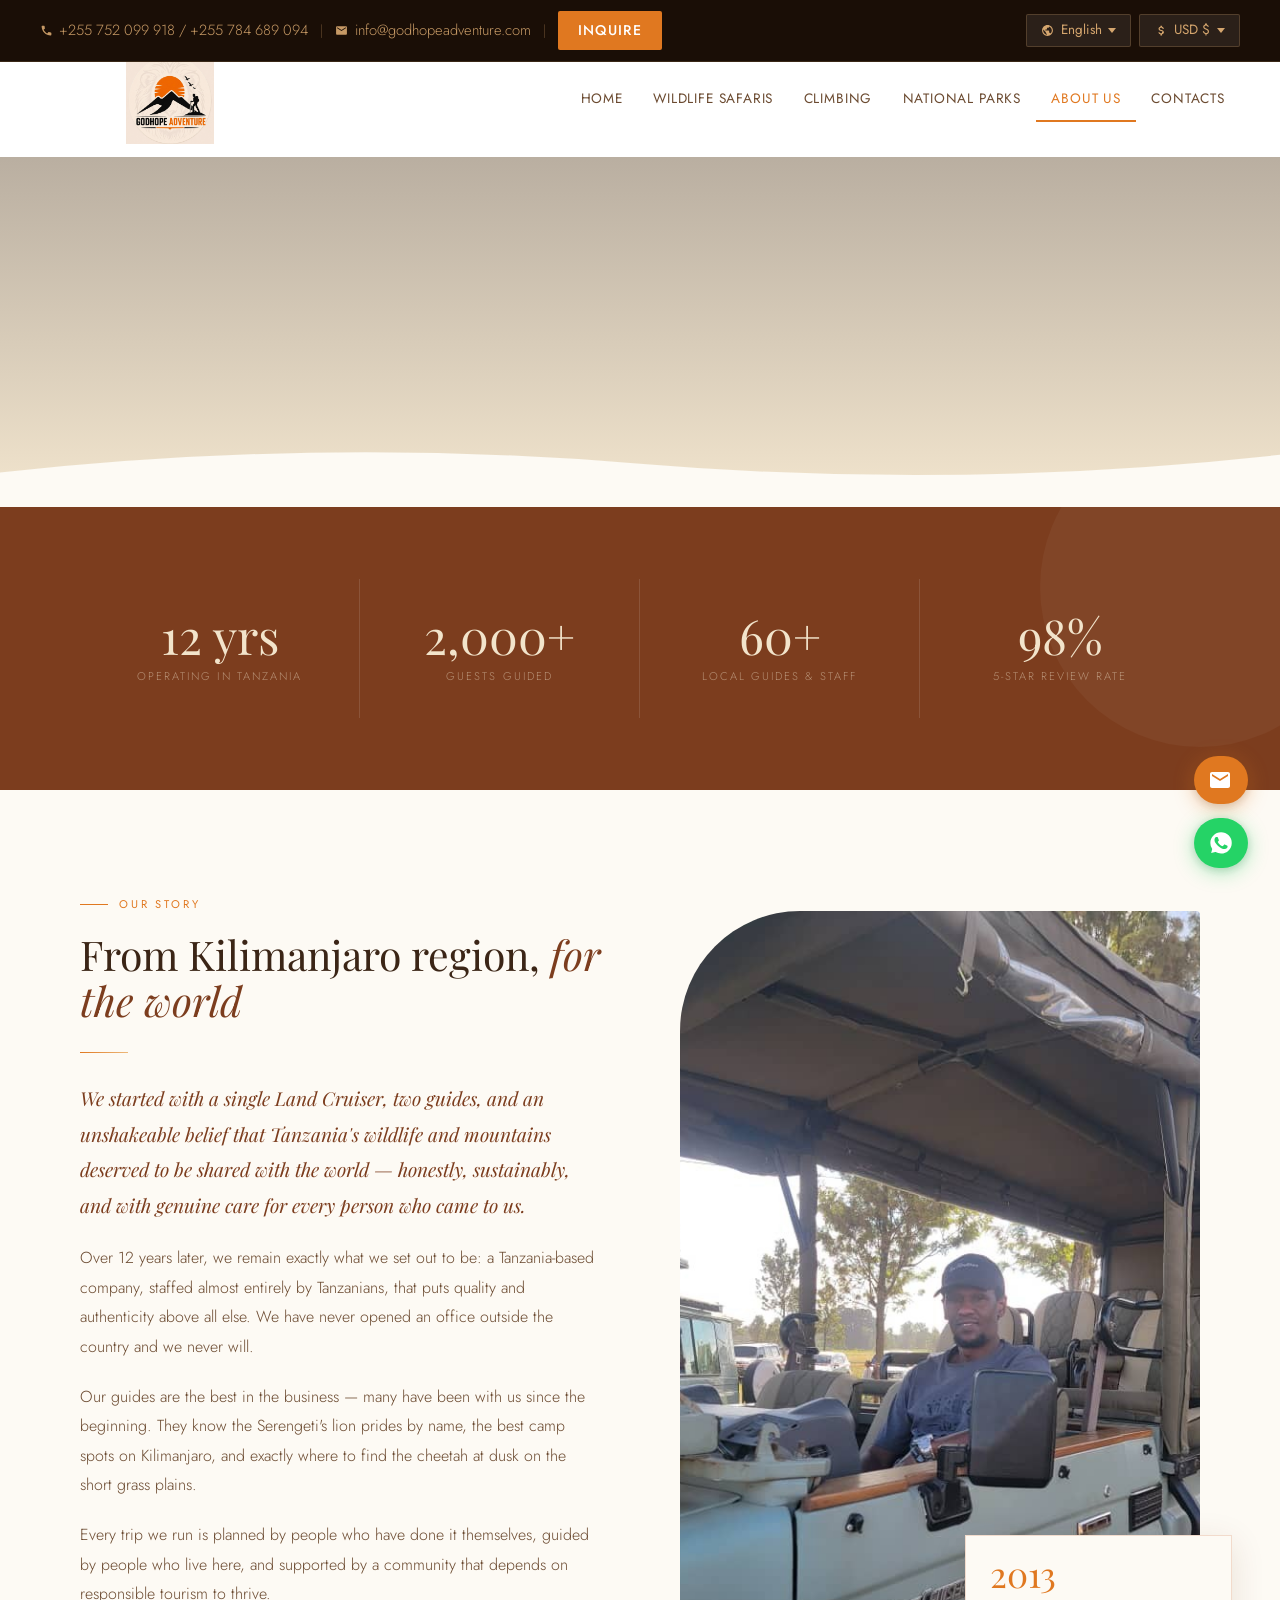
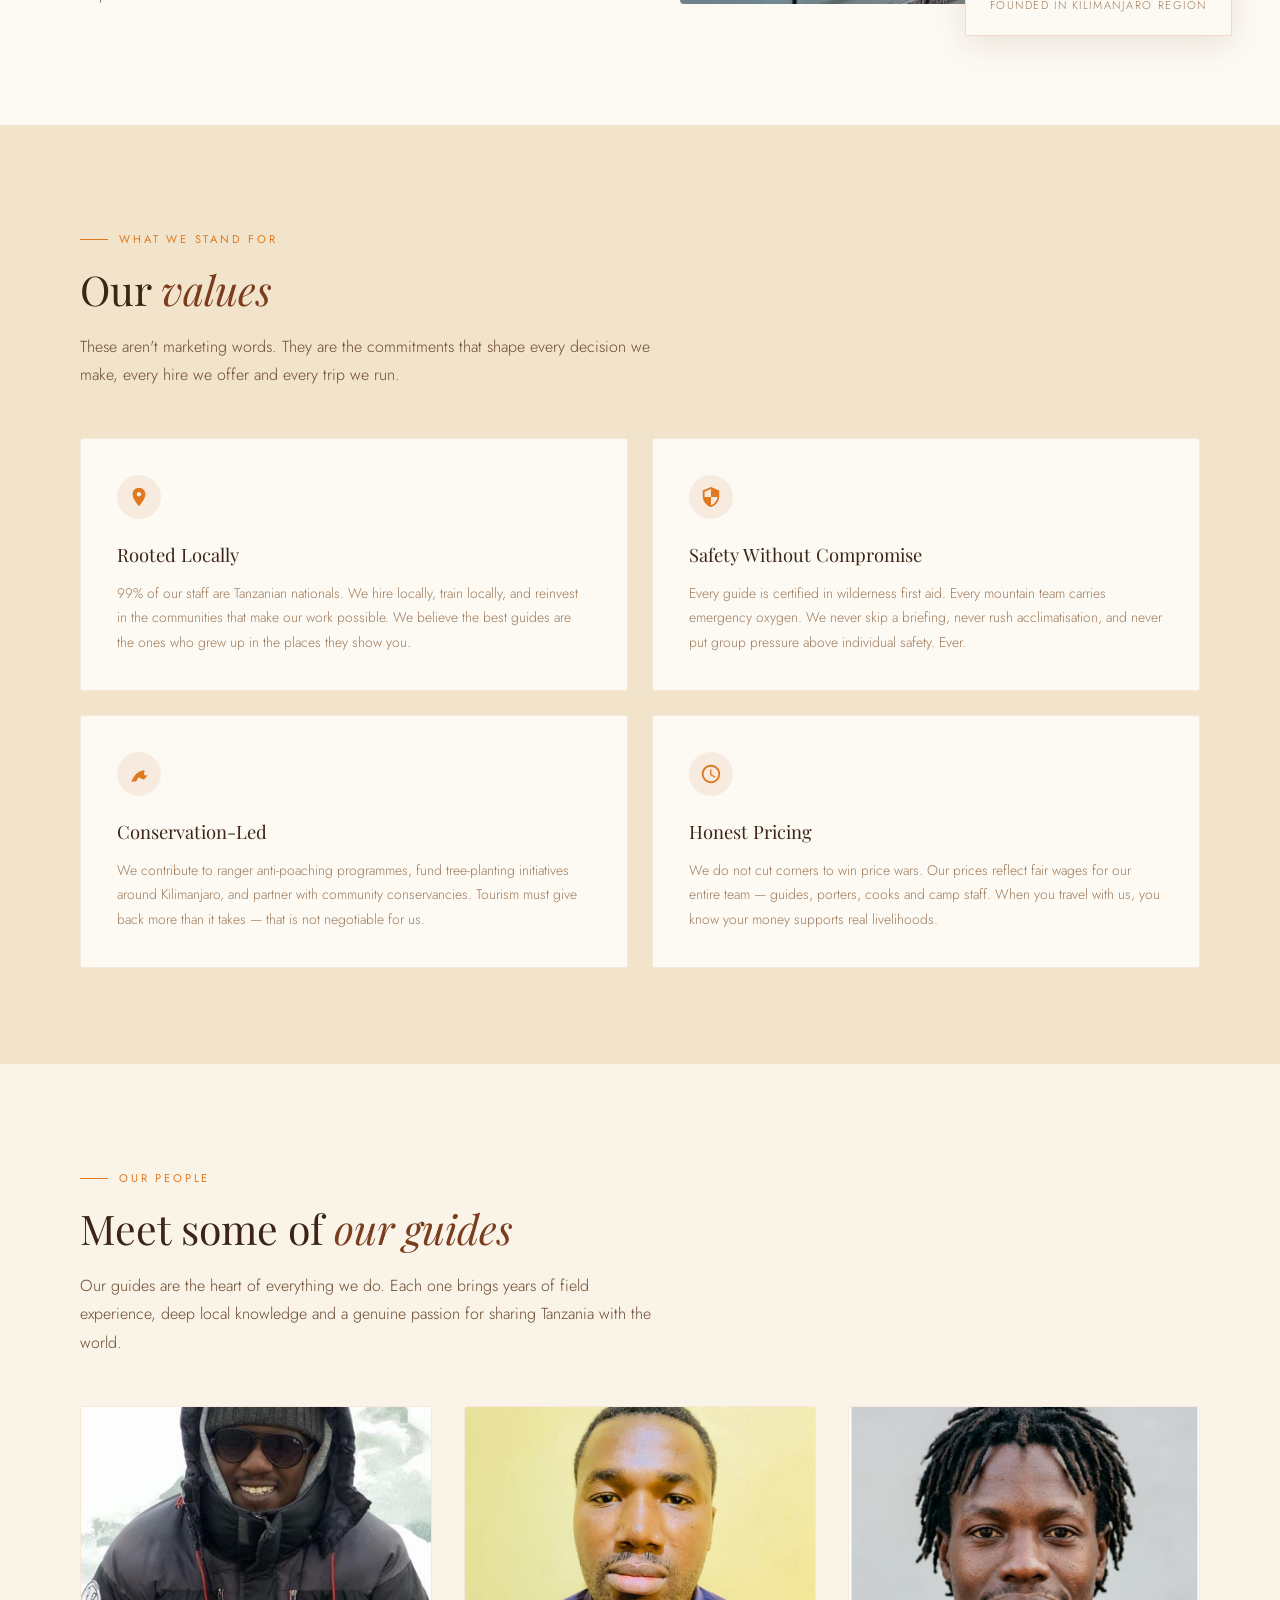
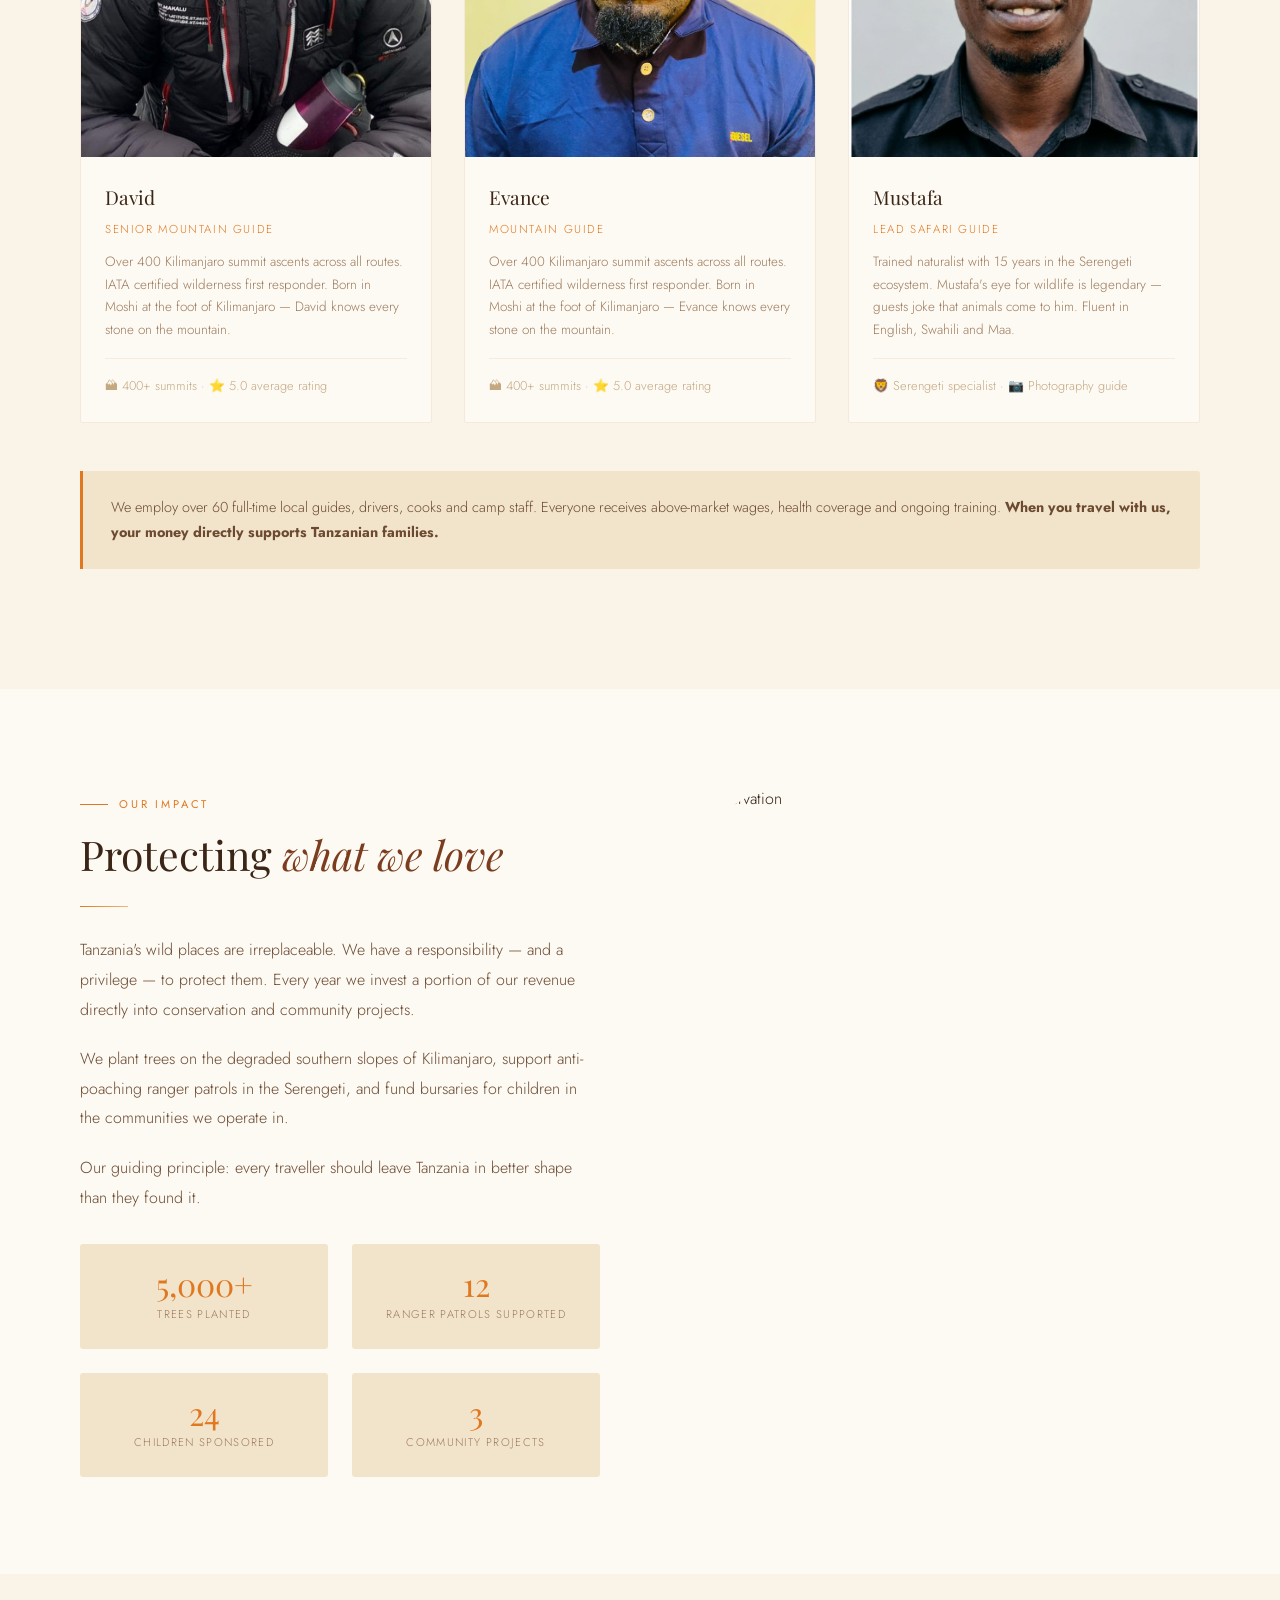
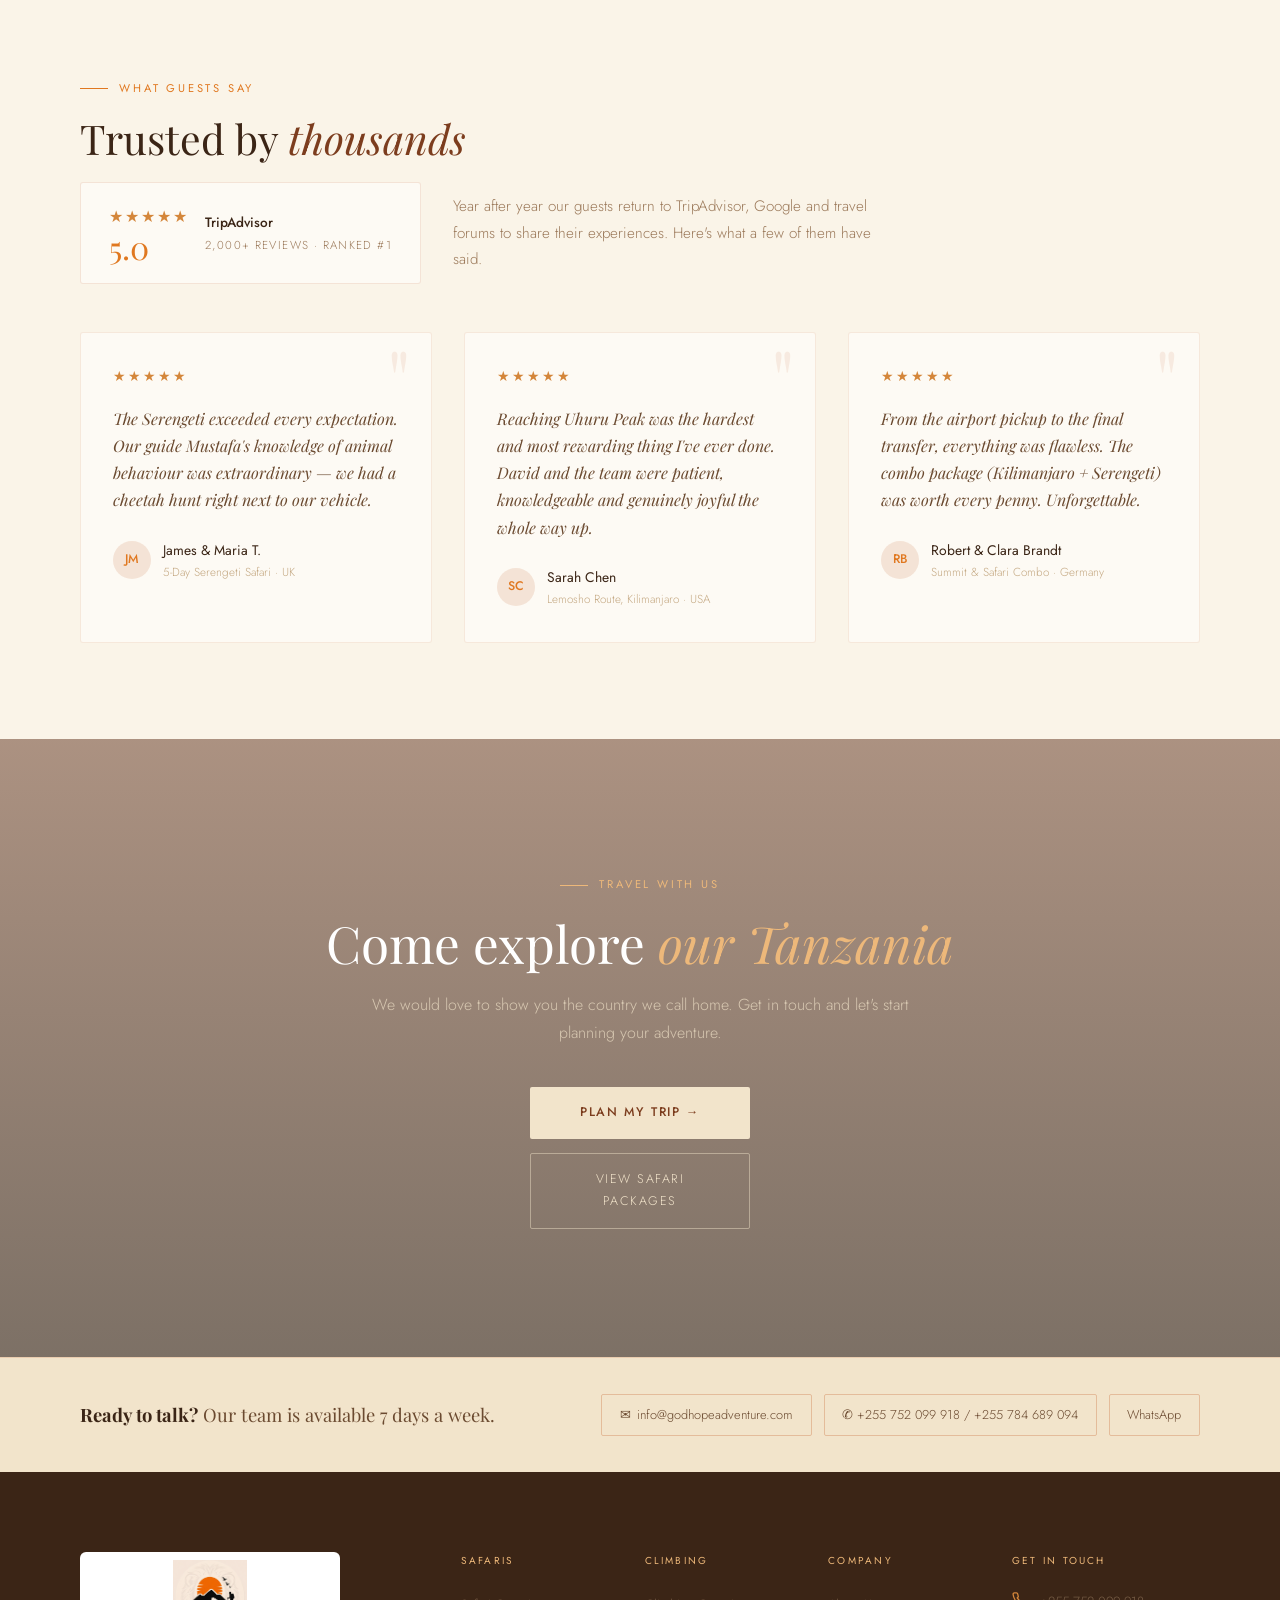
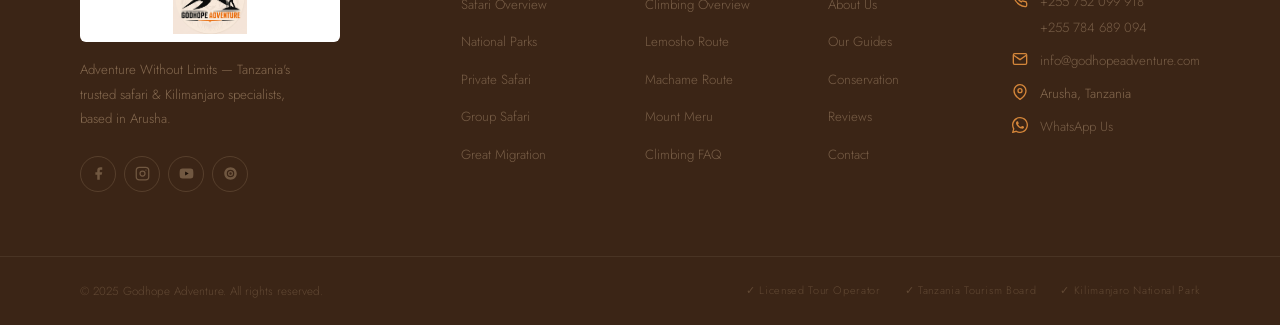
==== commit 97790c37: "Update about.html" ====
--- a/about.html
+++ b/about.html
@@ -208,7 +208,7 @@
 <body>
 <div class="mobile-menu" id="mobile-menu">
   <button class="mobile-menu-close" id="mob-close">&#10005;</button>
-  <img src="logo.png" alt="Godhope Adventure" class="mob-logo">
+  <img src="glogo.png" alt="Godhope Adventure" class="mob-logo">
   <ul>
   <li><a href="index.html">Home</a></li>
   <li><a href="safari.html">Wildlife Safaris</a></li>
@@ -288,7 +288,7 @@
   <div class="nav-inner">
 
     <a href="index.html" class="nav-brand">
-      <img src="logo.png" alt="Godhope Adventure" class="nav-logo-img">
+      <img src="glogo.png" alt="Godhope Adventure" class="nav-logo-img">
     </a>
 
     <ul class="nav-menu" id="nav-menu">
@@ -535,7 +535,7 @@
   <div class="ft-band">
     <div class="ft-band-inner">
       <div class="ft-brand">
-        <a href="index.html"><img src="logo.png" alt="Godhope Adventure" class="footer-logo-img"></a>
+        <a href="index.html"><img src="glogo.png" alt="Godhope Adventure" class="footer-logo-img"></a>
         <p class="ft-tagline">Adventure Without Limits — Tanzania's trusted safari &amp; Kilimanjaro specialists, based in Arusha.</p>
         <div class="ft-socials">
           <a href="#" class="ft-soc" aria-label="Facebook"><svg viewBox="0 0 24 24" fill="currentColor"><path d="M18 2h-3a5 5 0 0 0-5 5v3H7v4h3v8h4v-8h3l1-4h-4V7a1 1 0 0 1 1-1h3z"/></svg></a>
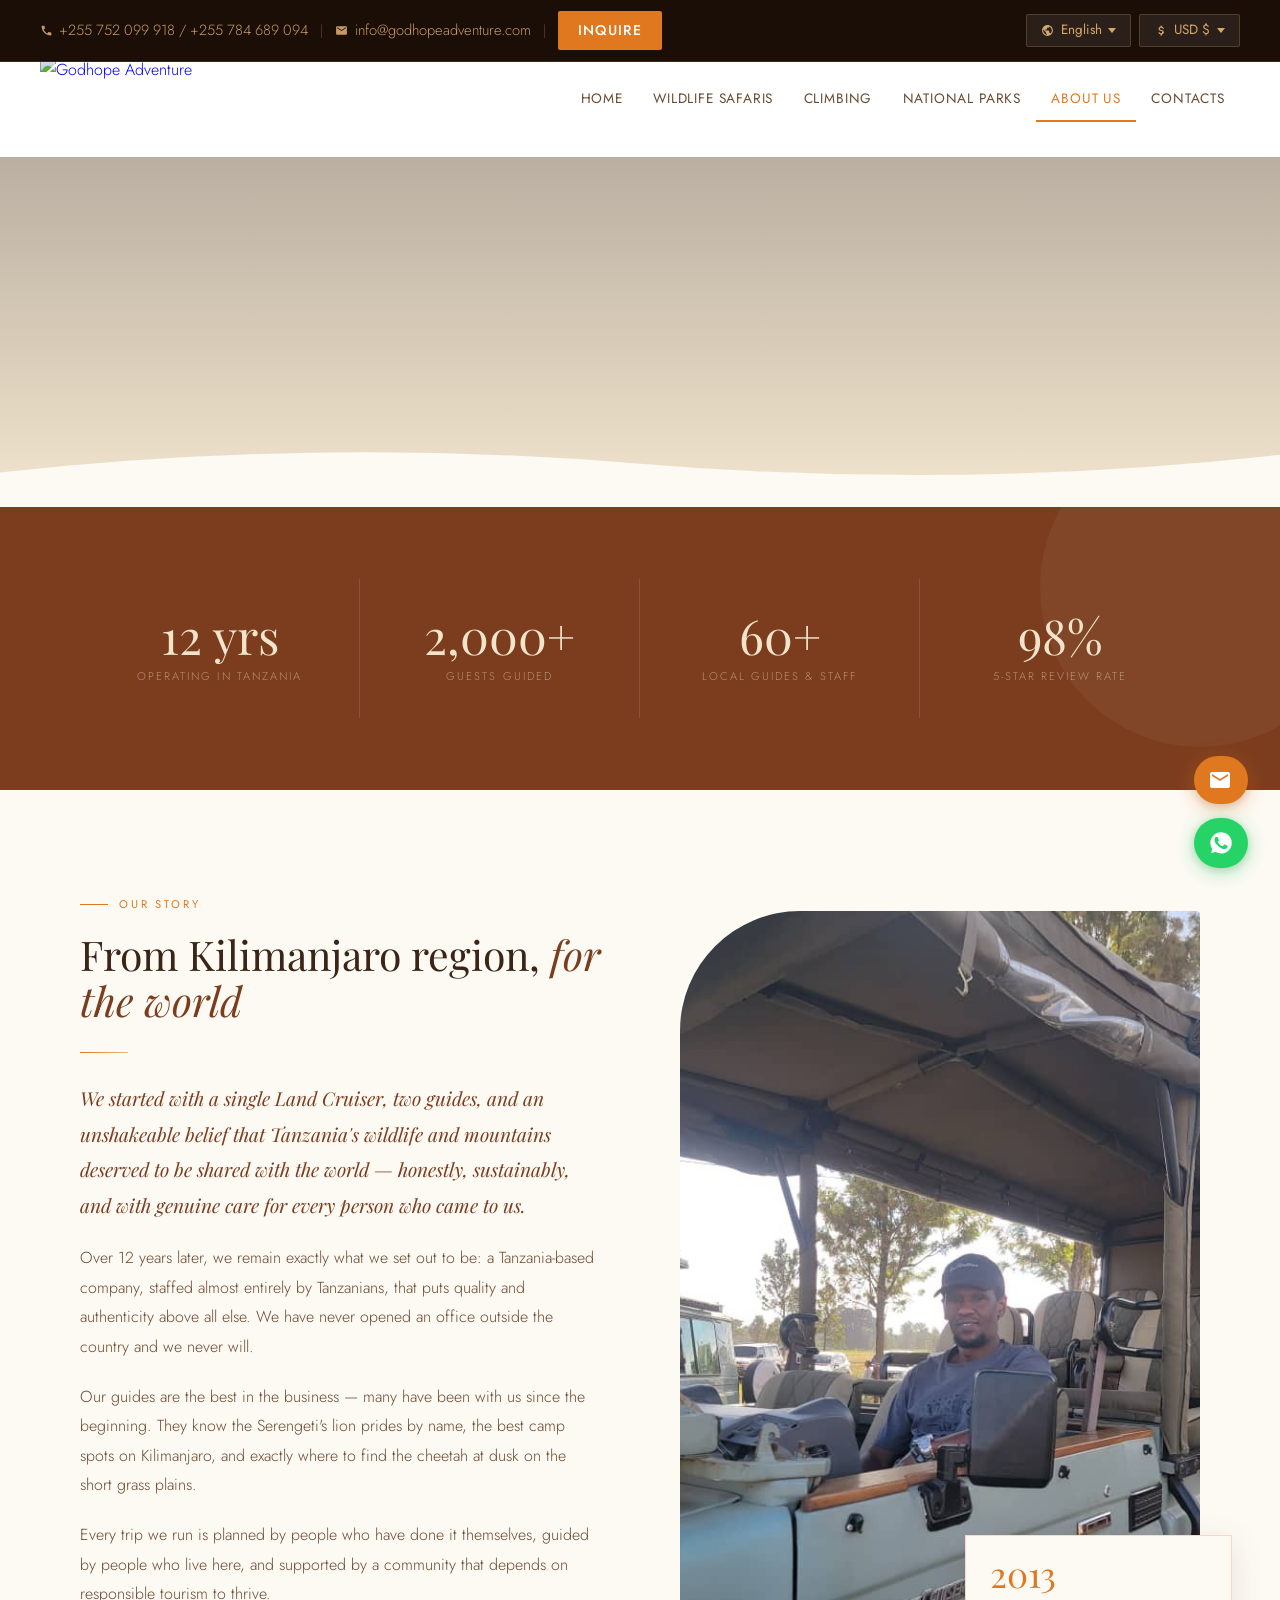
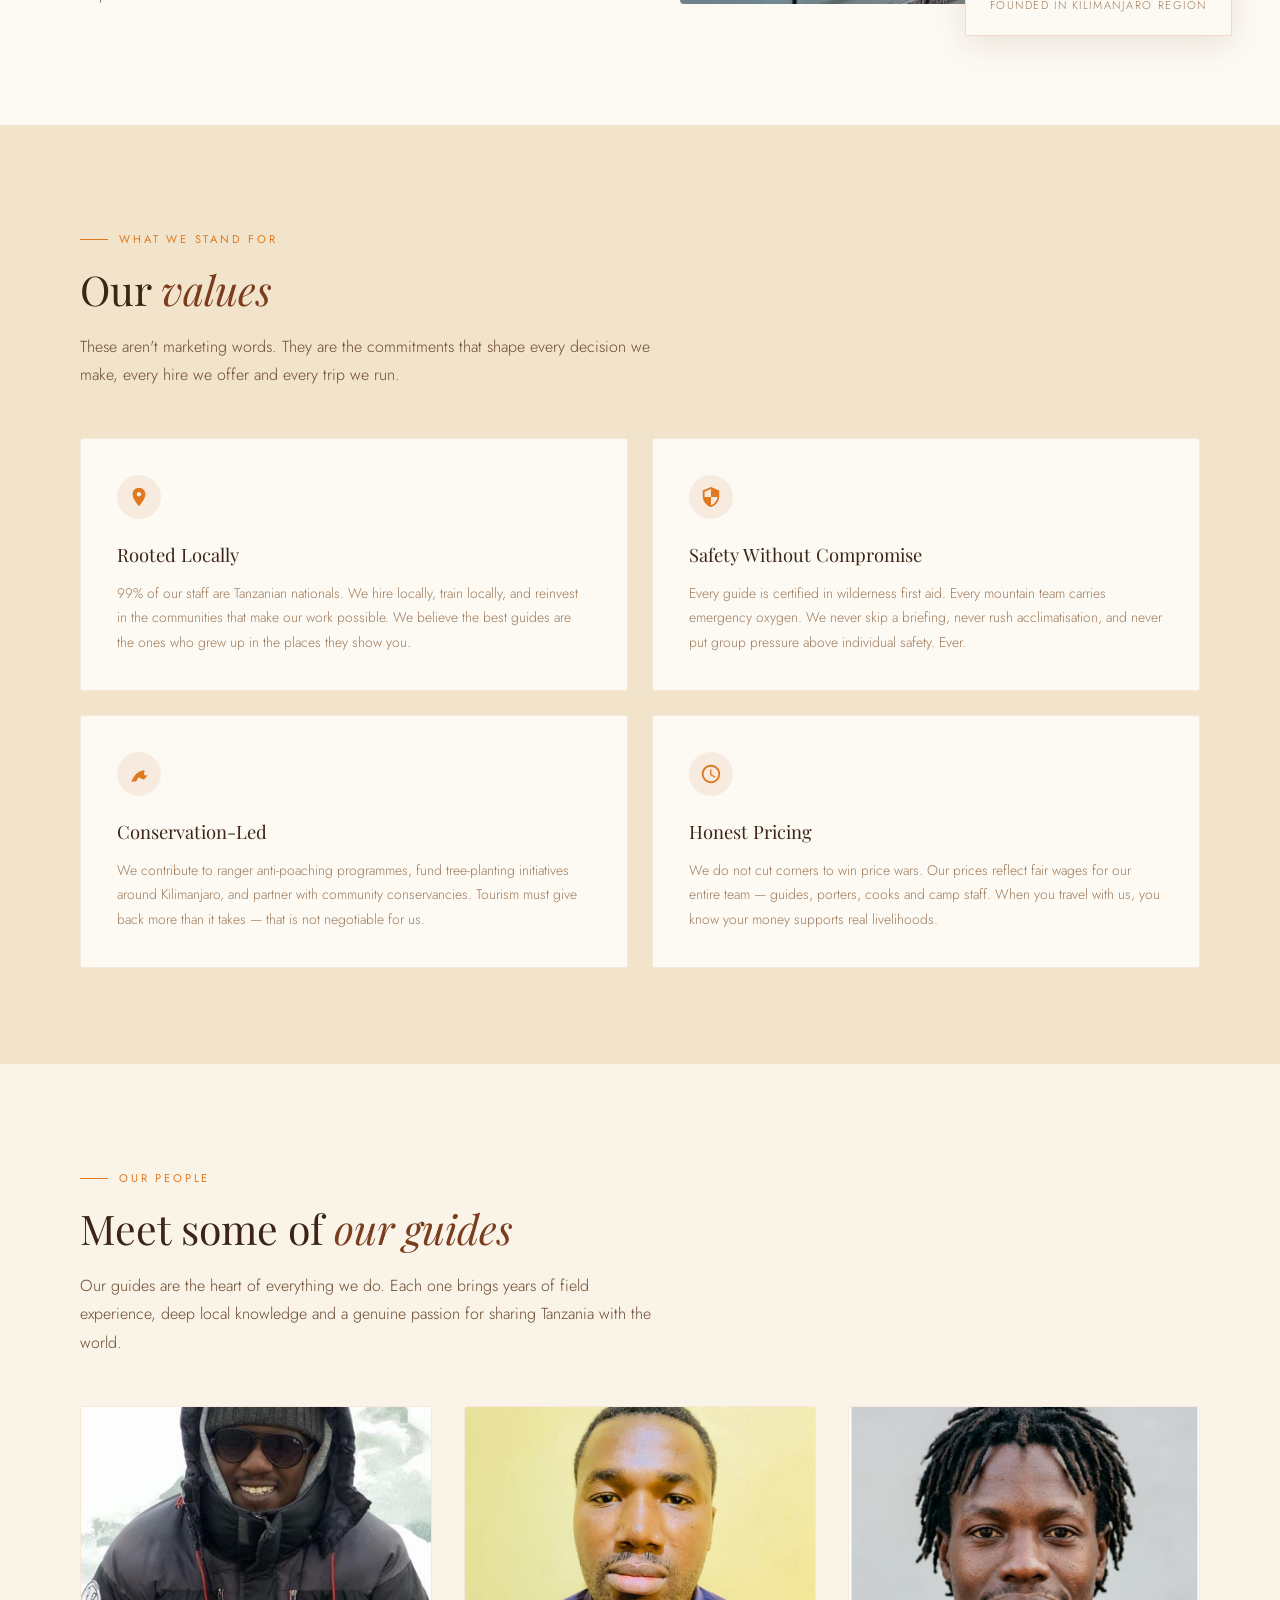
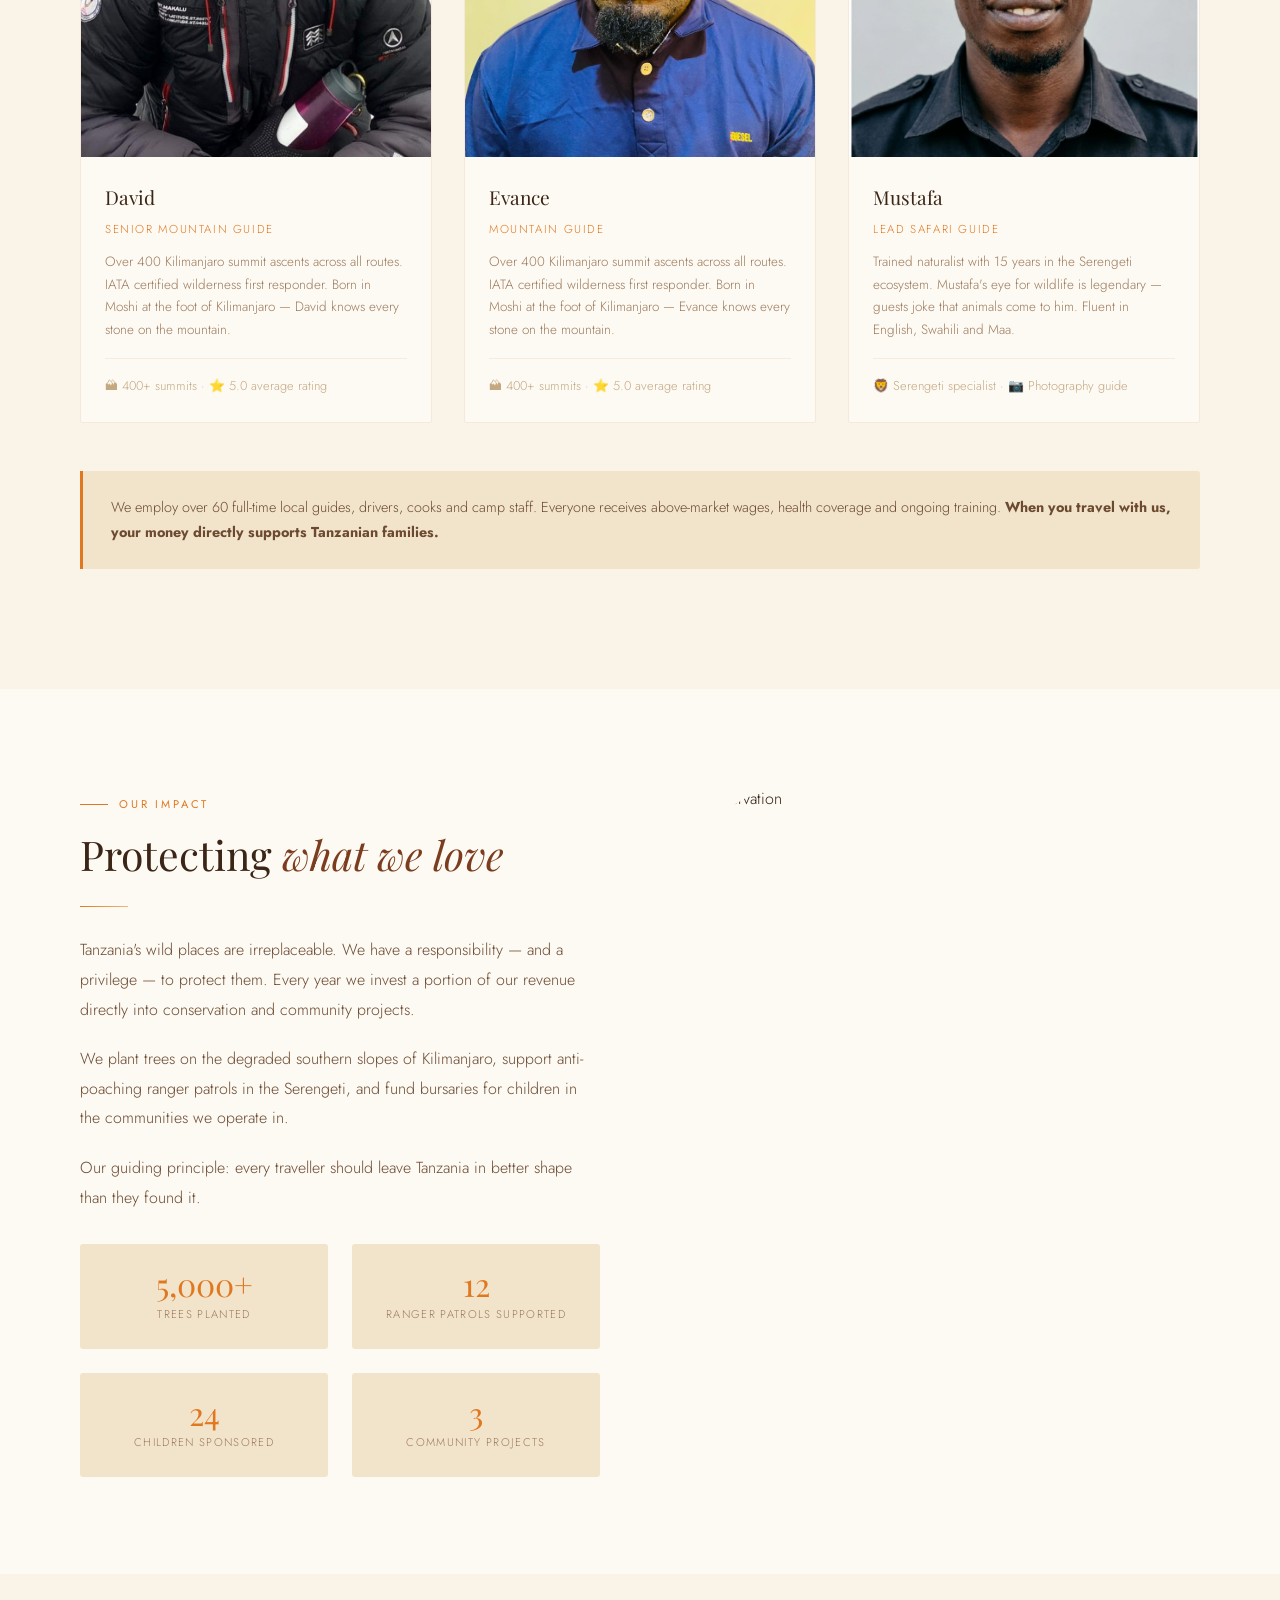
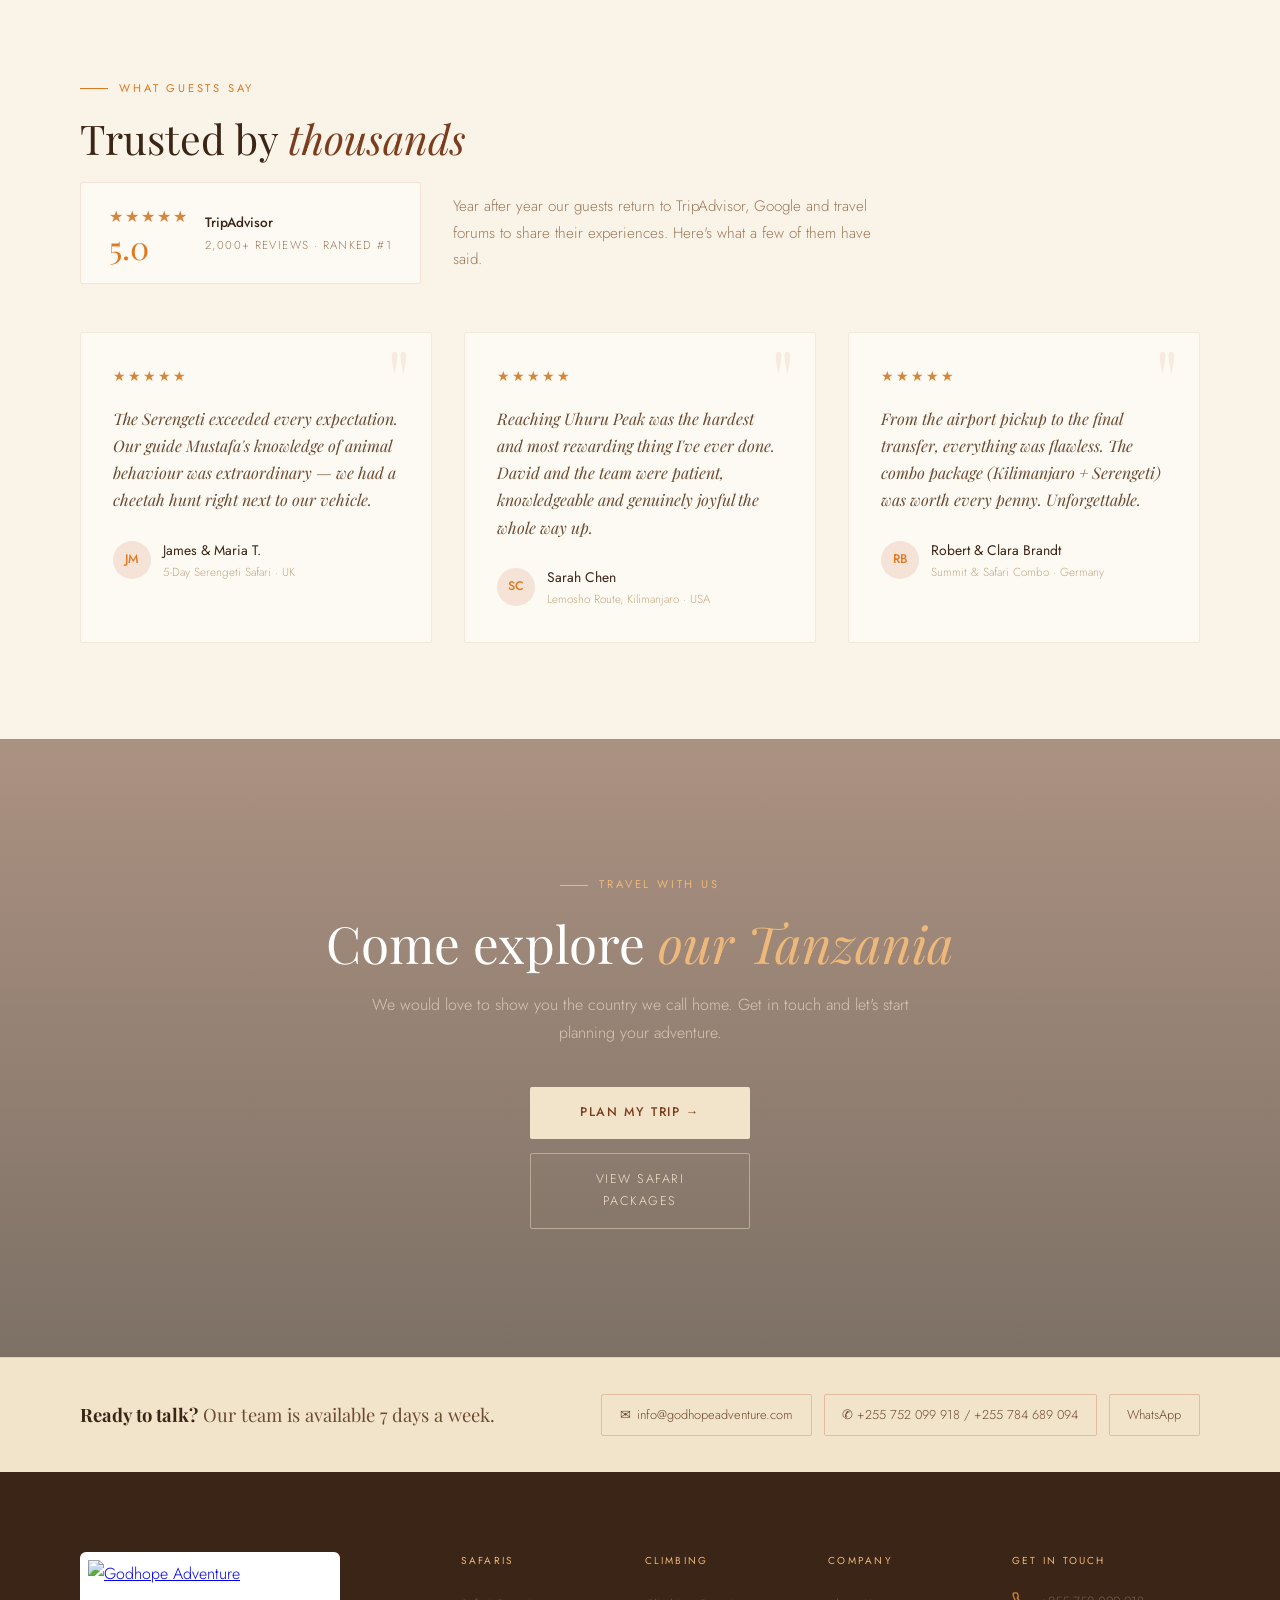
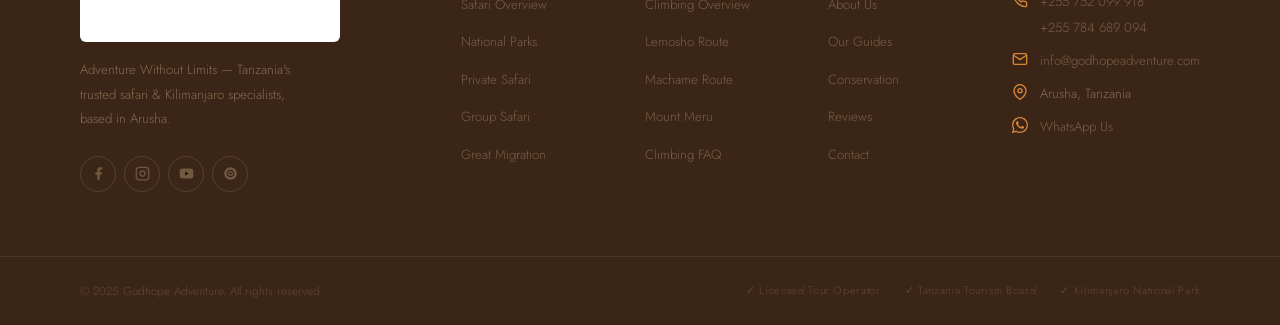
==== commit 5498b110: "Update about.html" ====
--- a/about.html
+++ b/about.html
@@ -208,7 +208,7 @@
 <body>
 <div class="mobile-menu" id="mobile-menu">
   <button class="mobile-menu-close" id="mob-close">&#10005;</button>
-  <img src="glogo.png" alt="Godhope Adventure" class="mob-logo">
+  <img src="logoa" alt="Godhope Adventure" class="mob-logo">
   <ul>
   <li><a href="index.html">Home</a></li>
   <li><a href="safari.html">Wildlife Safaris</a></li>
@@ -288,7 +288,7 @@
   <div class="nav-inner">
 
     <a href="index.html" class="nav-brand">
-      <img src="glogo.png" alt="Godhope Adventure" class="nav-logo-img">
+      <img src="logoa" alt="Godhope Adventure" class="nav-logo-img">
     </a>
 
     <ul class="nav-menu" id="nav-menu">
@@ -535,7 +535,7 @@
   <div class="ft-band">
     <div class="ft-band-inner">
       <div class="ft-brand">
-        <a href="index.html"><img src="glogo.png" alt="Godhope Adventure" class="footer-logo-img"></a>
+        <a href="index.html"><img src="logoa" alt="Godhope Adventure" class="footer-logo-img"></a>
         <p class="ft-tagline">Adventure Without Limits — Tanzania's trusted safari &amp; Kilimanjaro specialists, based in Arusha.</p>
         <div class="ft-socials">
           <a href="#" class="ft-soc" aria-label="Facebook"><svg viewBox="0 0 24 24" fill="currentColor"><path d="M18 2h-3a5 5 0 0 0-5 5v3H7v4h3v8h4v-8h3l1-4h-4V7a1 1 0 0 1 1-1h3z"/></svg></a>
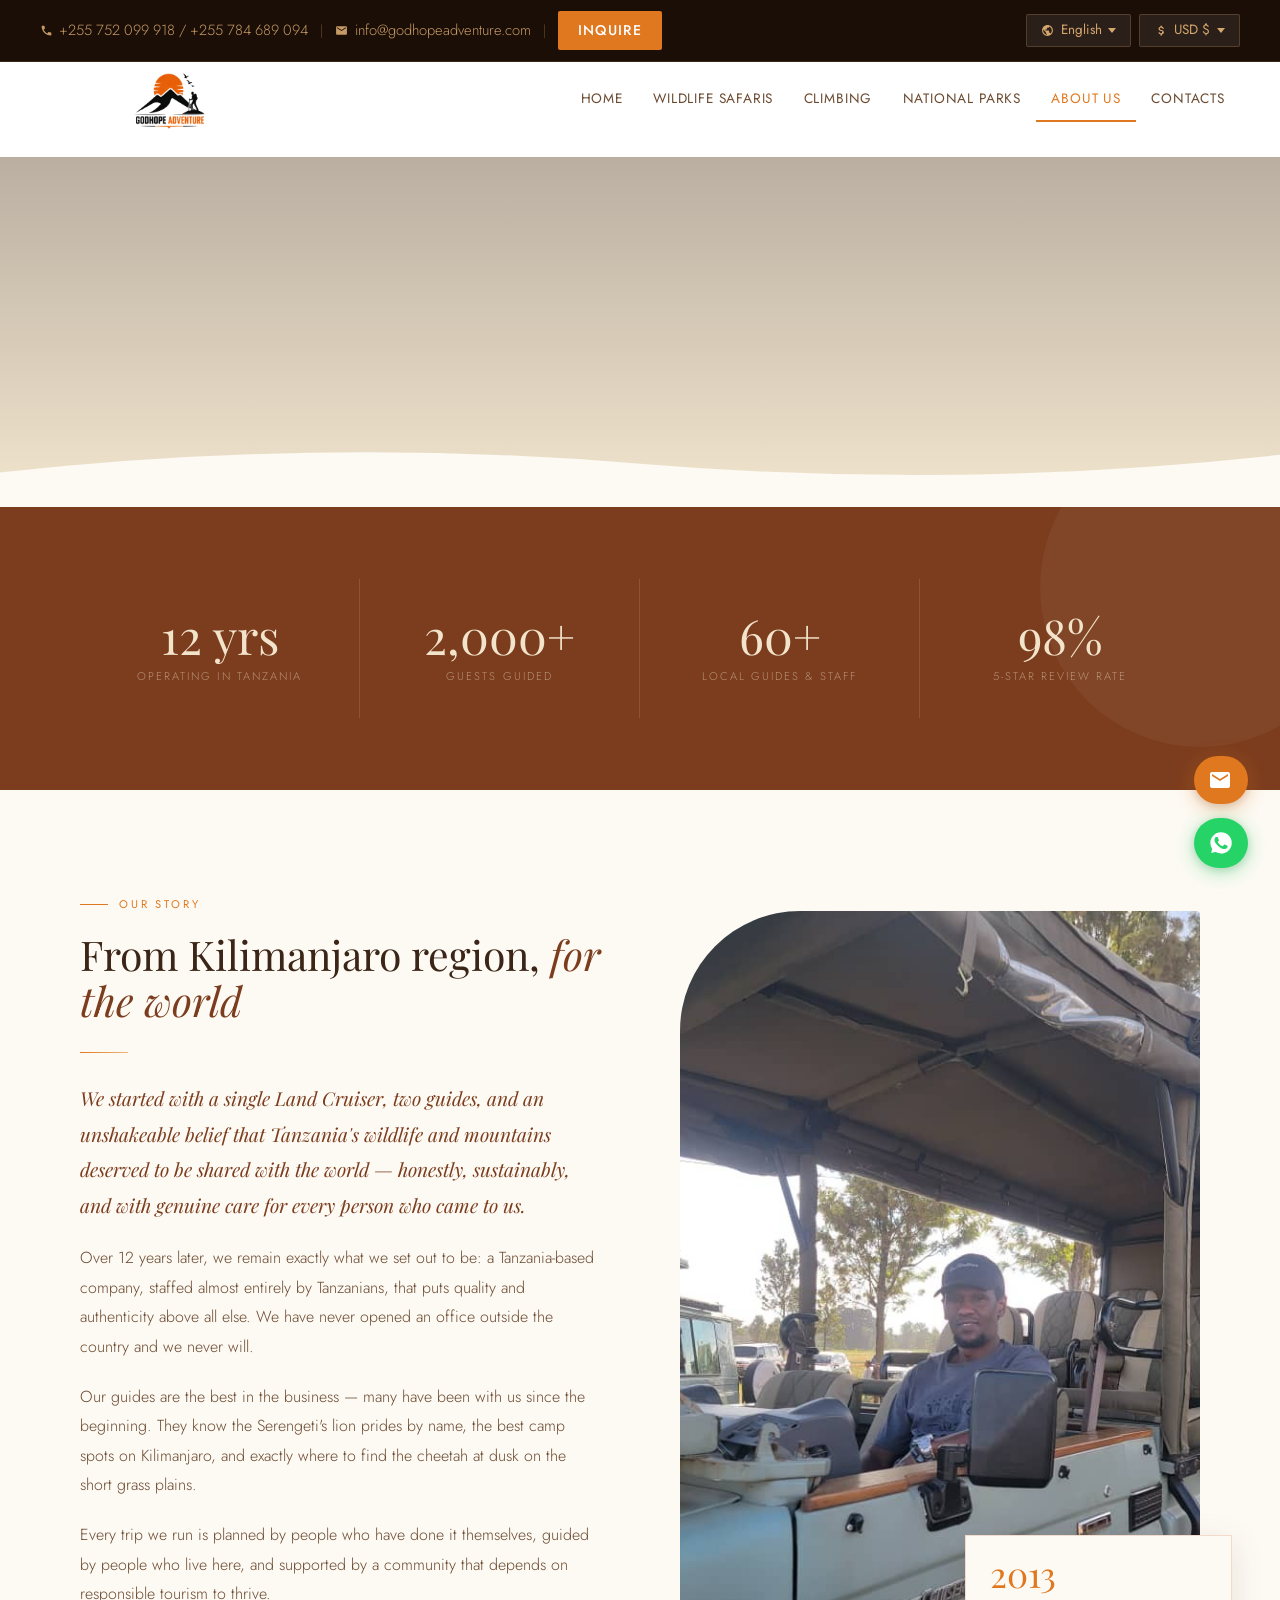
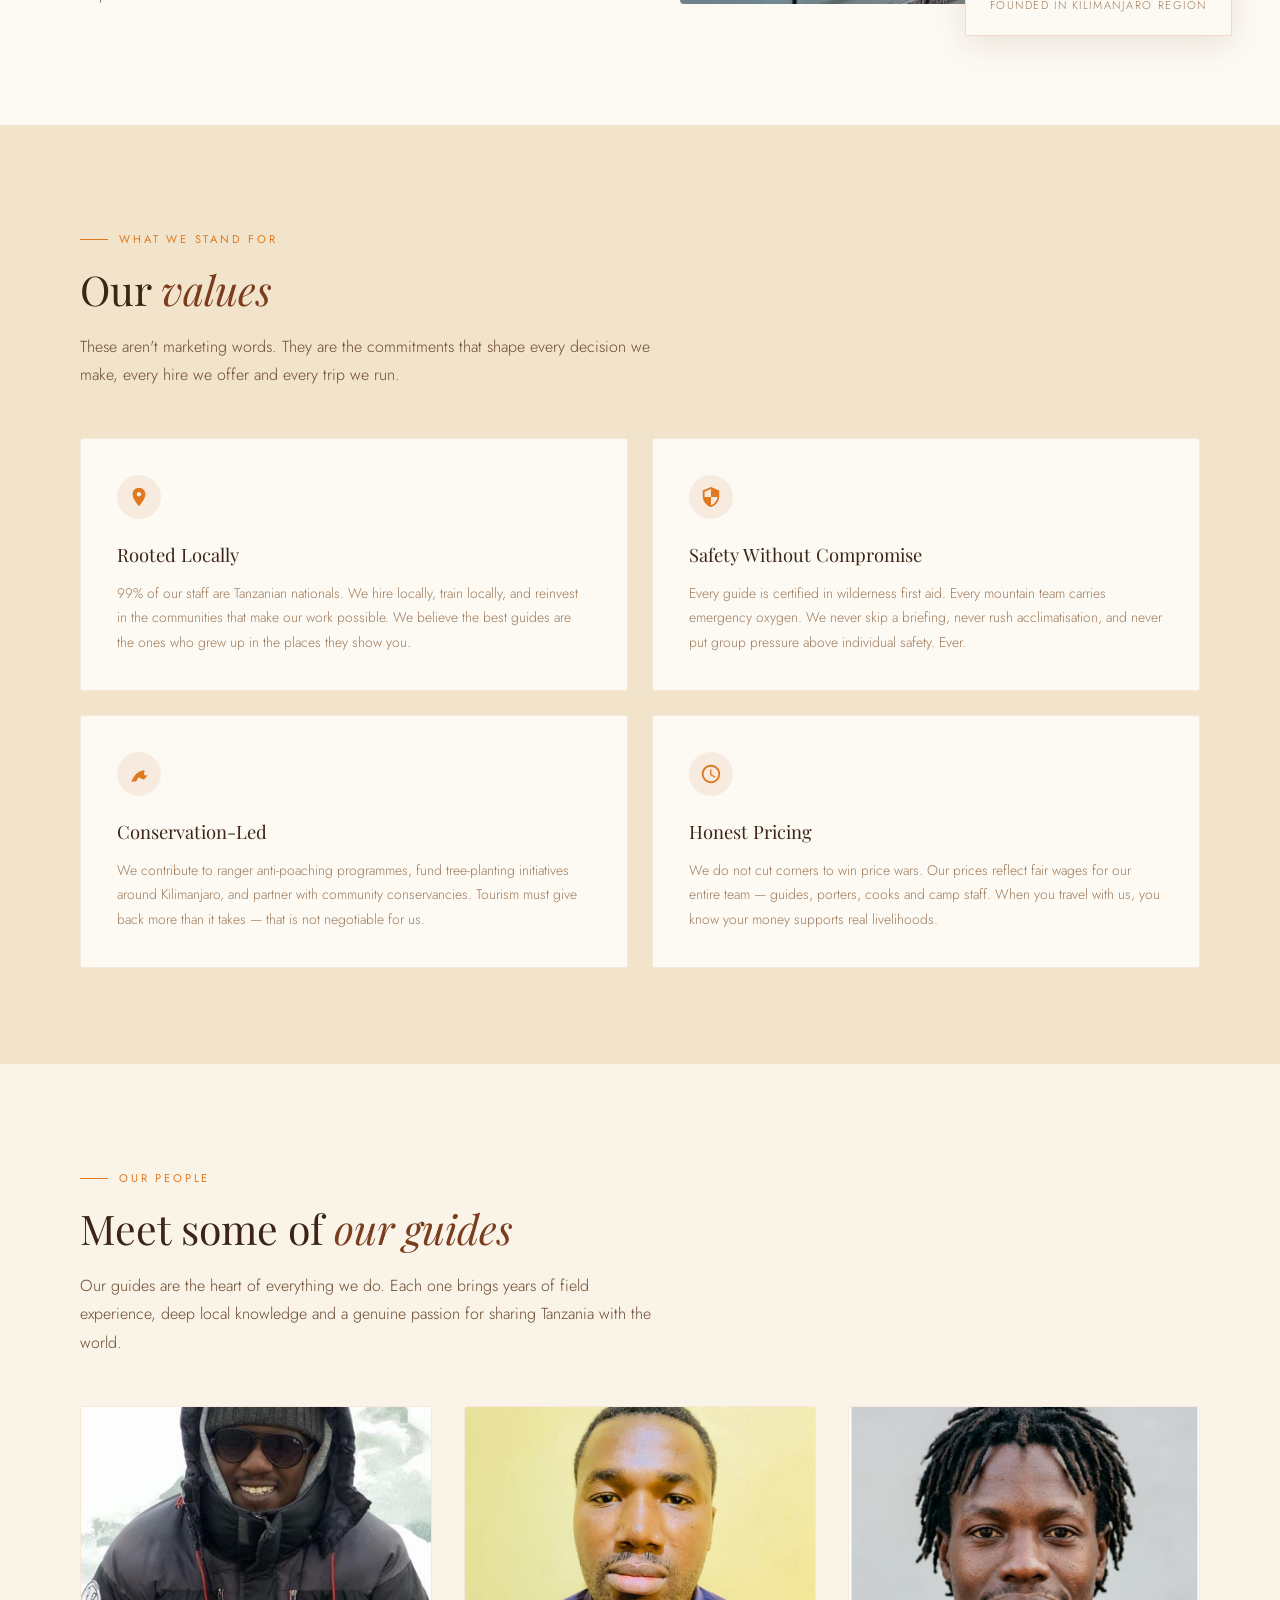
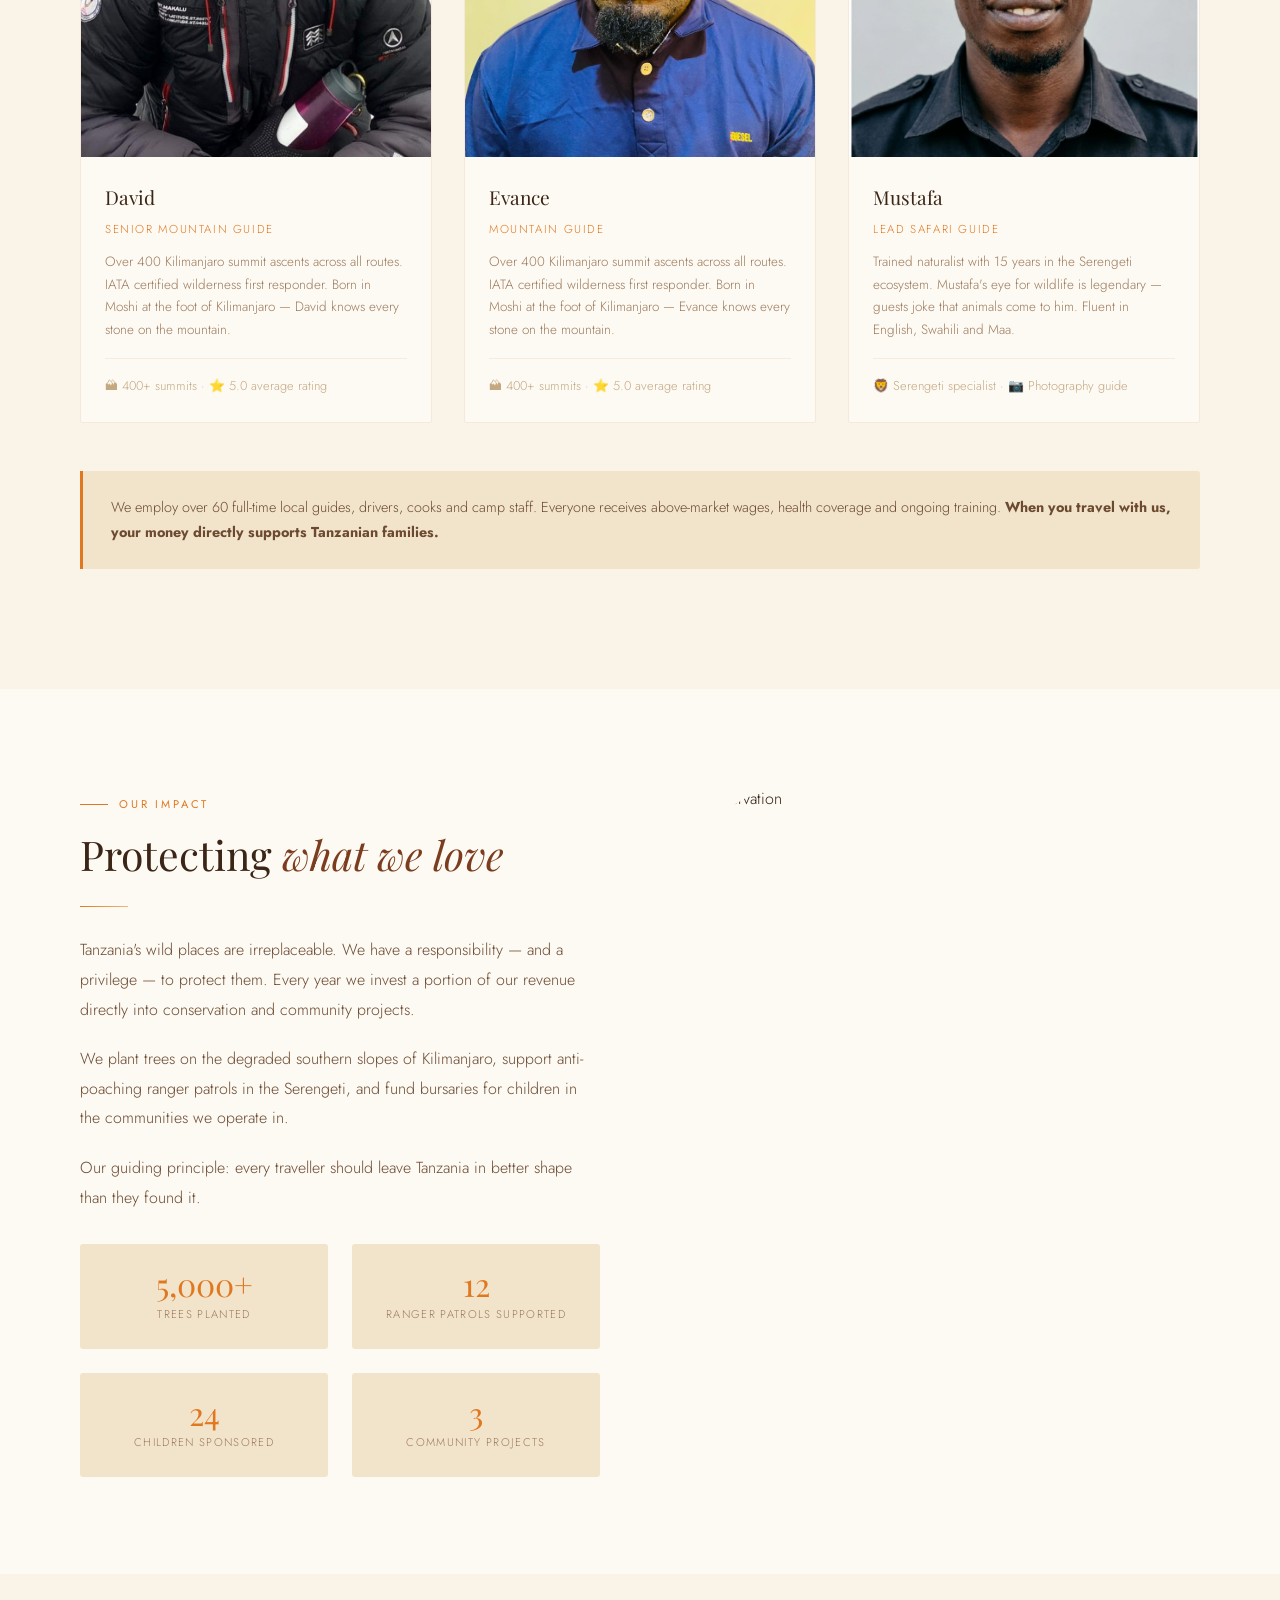
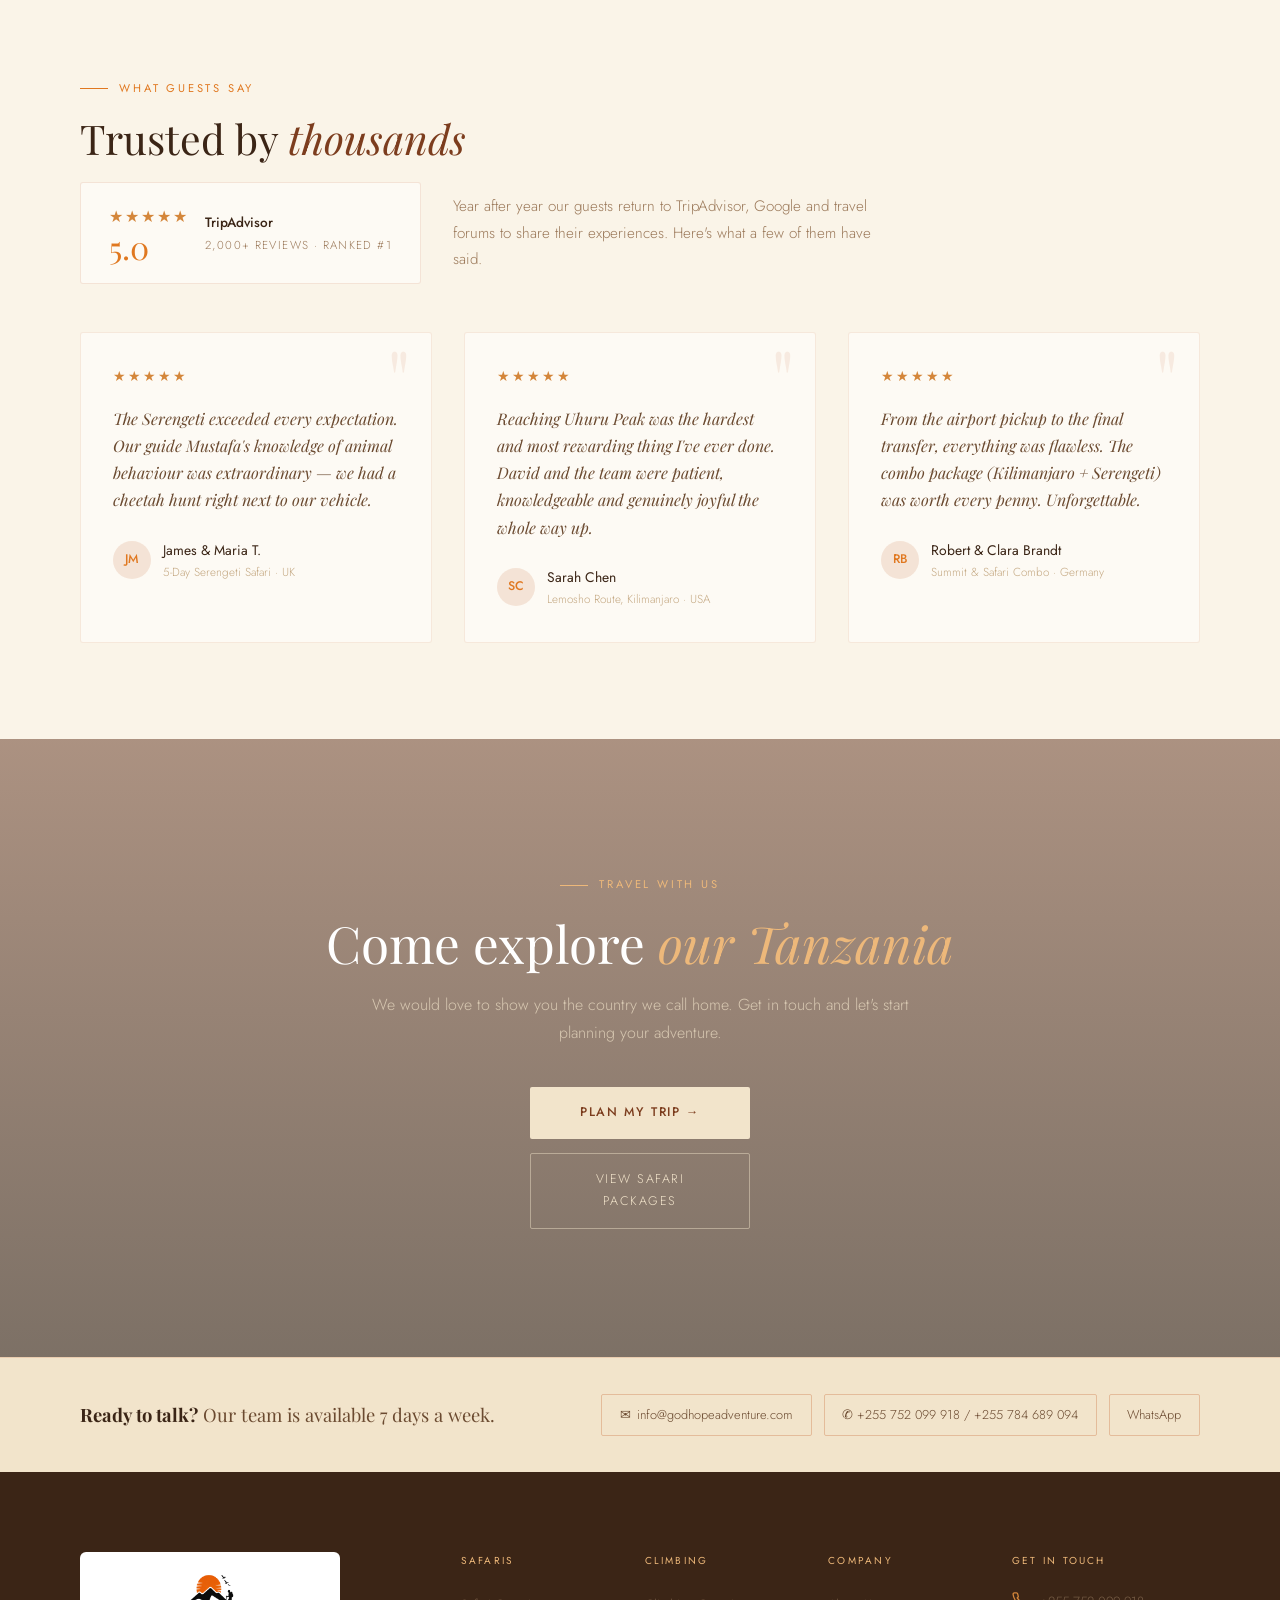
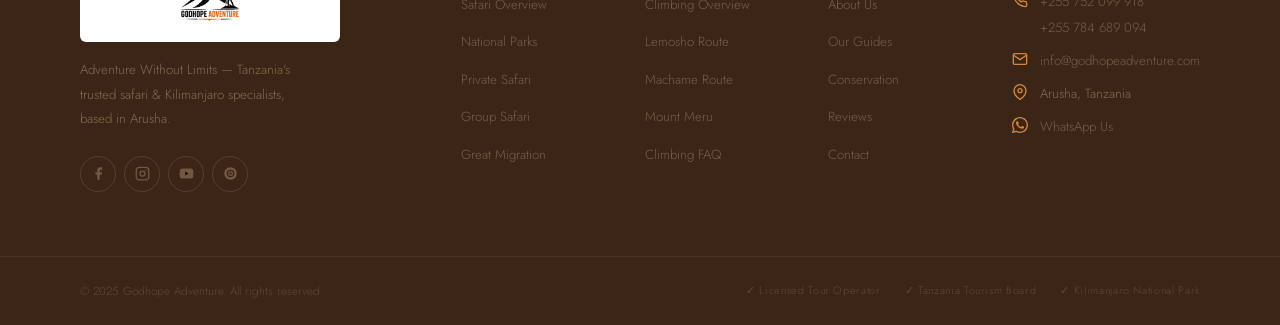
==== commit 83928ea3: "Update about.html" ====
--- a/about.html
+++ b/about.html
@@ -208,7 +208,7 @@
 <body>
 <div class="mobile-menu" id="mobile-menu">
   <button class="mobile-menu-close" id="mob-close">&#10005;</button>
-  <img src="logoa" alt="Godhope Adventure" class="mob-logo">
+  <img src="logoa.png" alt="Godhope Adventure" class="mob-logo">
   <ul>
   <li><a href="index.html">Home</a></li>
   <li><a href="safari.html">Wildlife Safaris</a></li>
@@ -288,7 +288,7 @@
   <div class="nav-inner">
 
     <a href="index.html" class="nav-brand">
-      <img src="logoa" alt="Godhope Adventure" class="nav-logo-img">
+      <img src="logoa.png" alt="Godhope Adventure" class="nav-logo-img">
     </a>
 
     <ul class="nav-menu" id="nav-menu">
@@ -535,7 +535,7 @@
   <div class="ft-band">
     <div class="ft-band-inner">
       <div class="ft-brand">
-        <a href="index.html"><img src="logoa" alt="Godhope Adventure" class="footer-logo-img"></a>
+        <a href="index.html"><img src="logoa.png" alt="Godhope Adventure" class="footer-logo-img"></a>
         <p class="ft-tagline">Adventure Without Limits — Tanzania's trusted safari &amp; Kilimanjaro specialists, based in Arusha.</p>
         <div class="ft-socials">
           <a href="#" class="ft-soc" aria-label="Facebook"><svg viewBox="0 0 24 24" fill="currentColor"><path d="M18 2h-3a5 5 0 0 0-5 5v3H7v4h3v8h4v-8h3l1-4h-4V7a1 1 0 0 1 1-1h3z"/></svg></a>
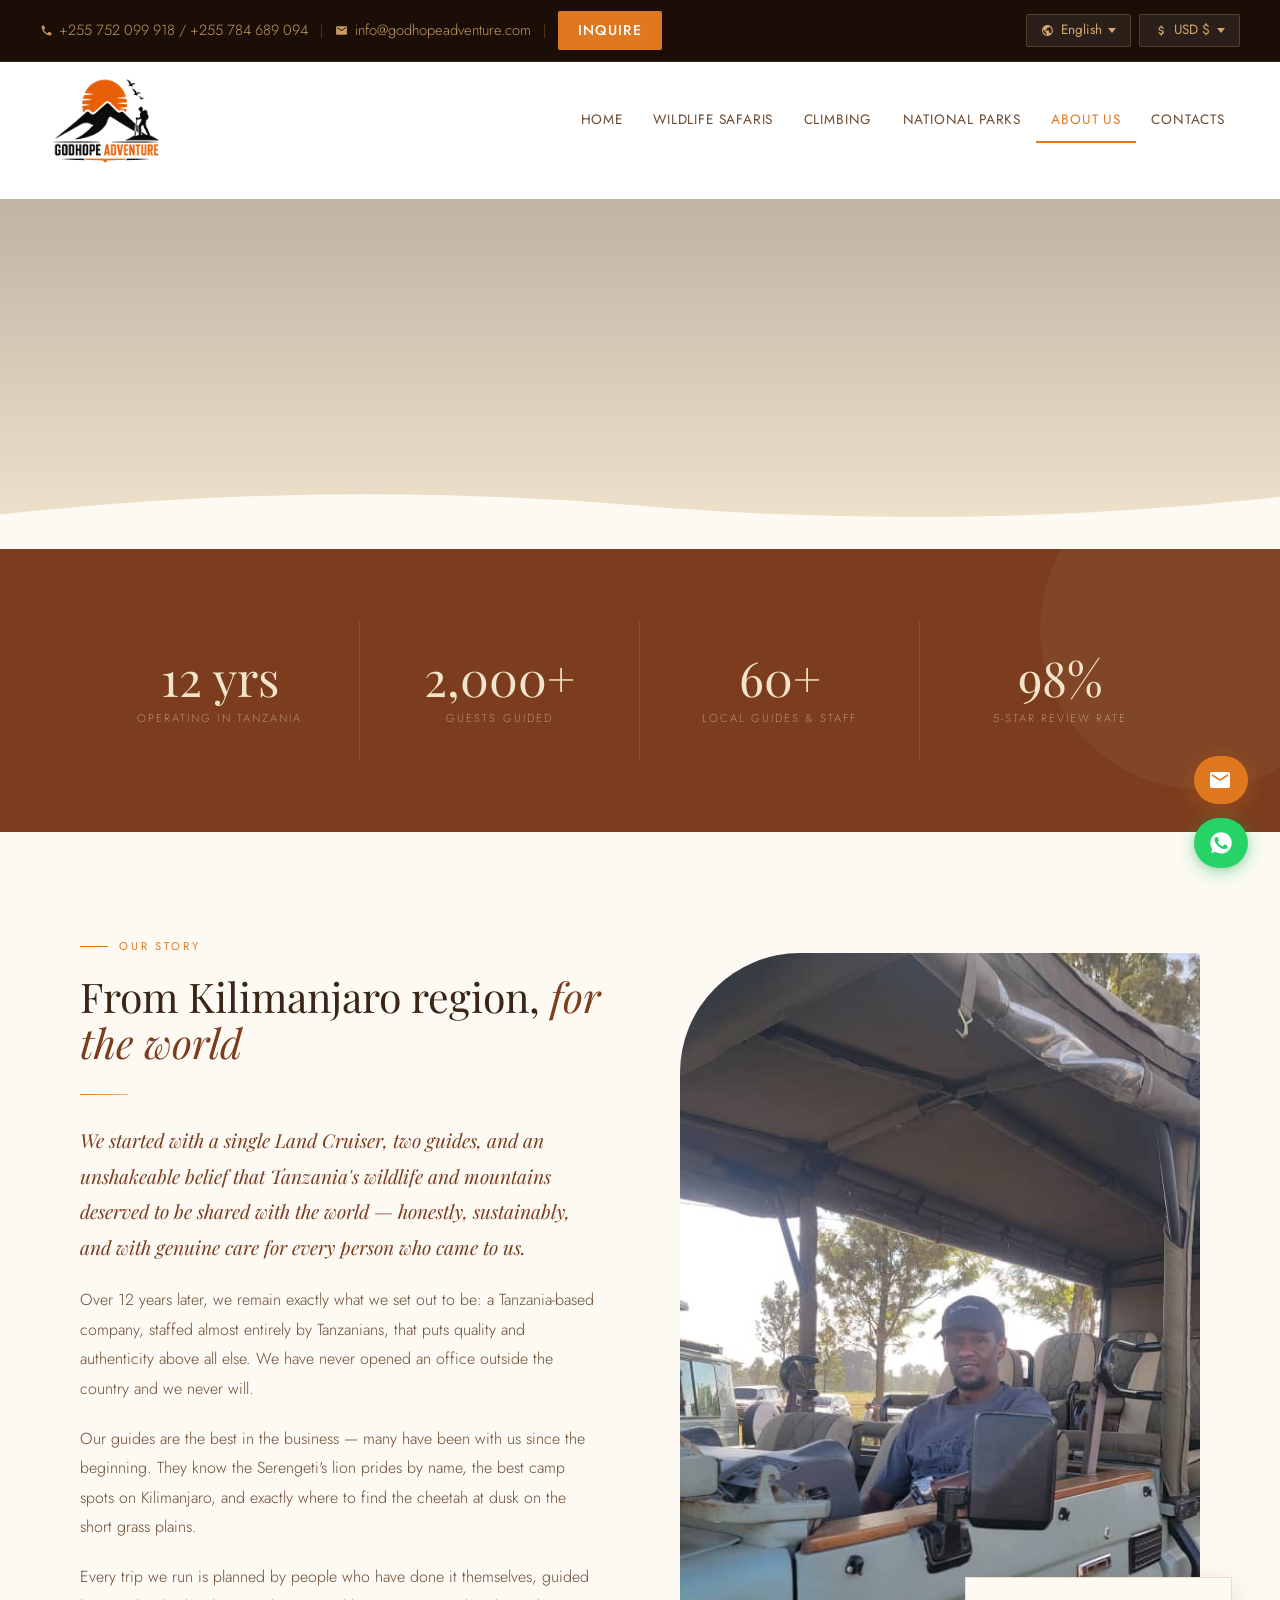
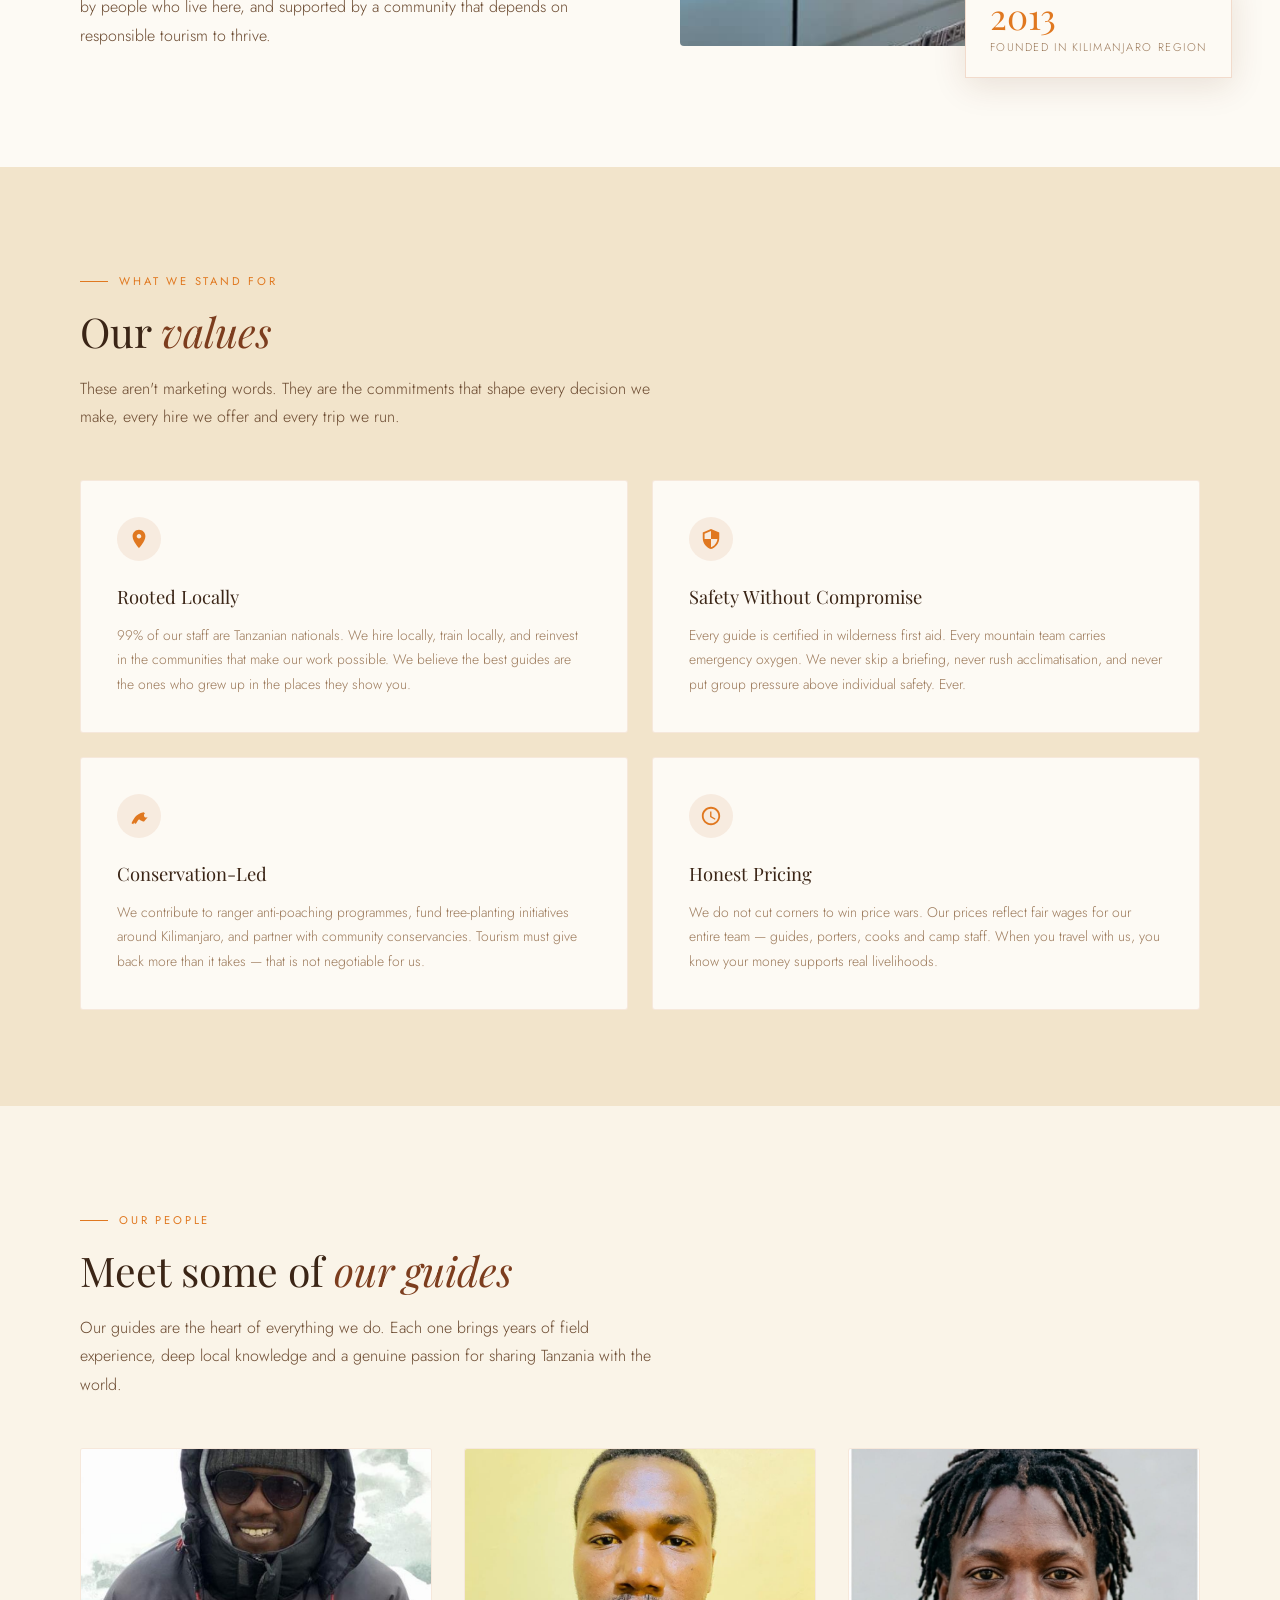
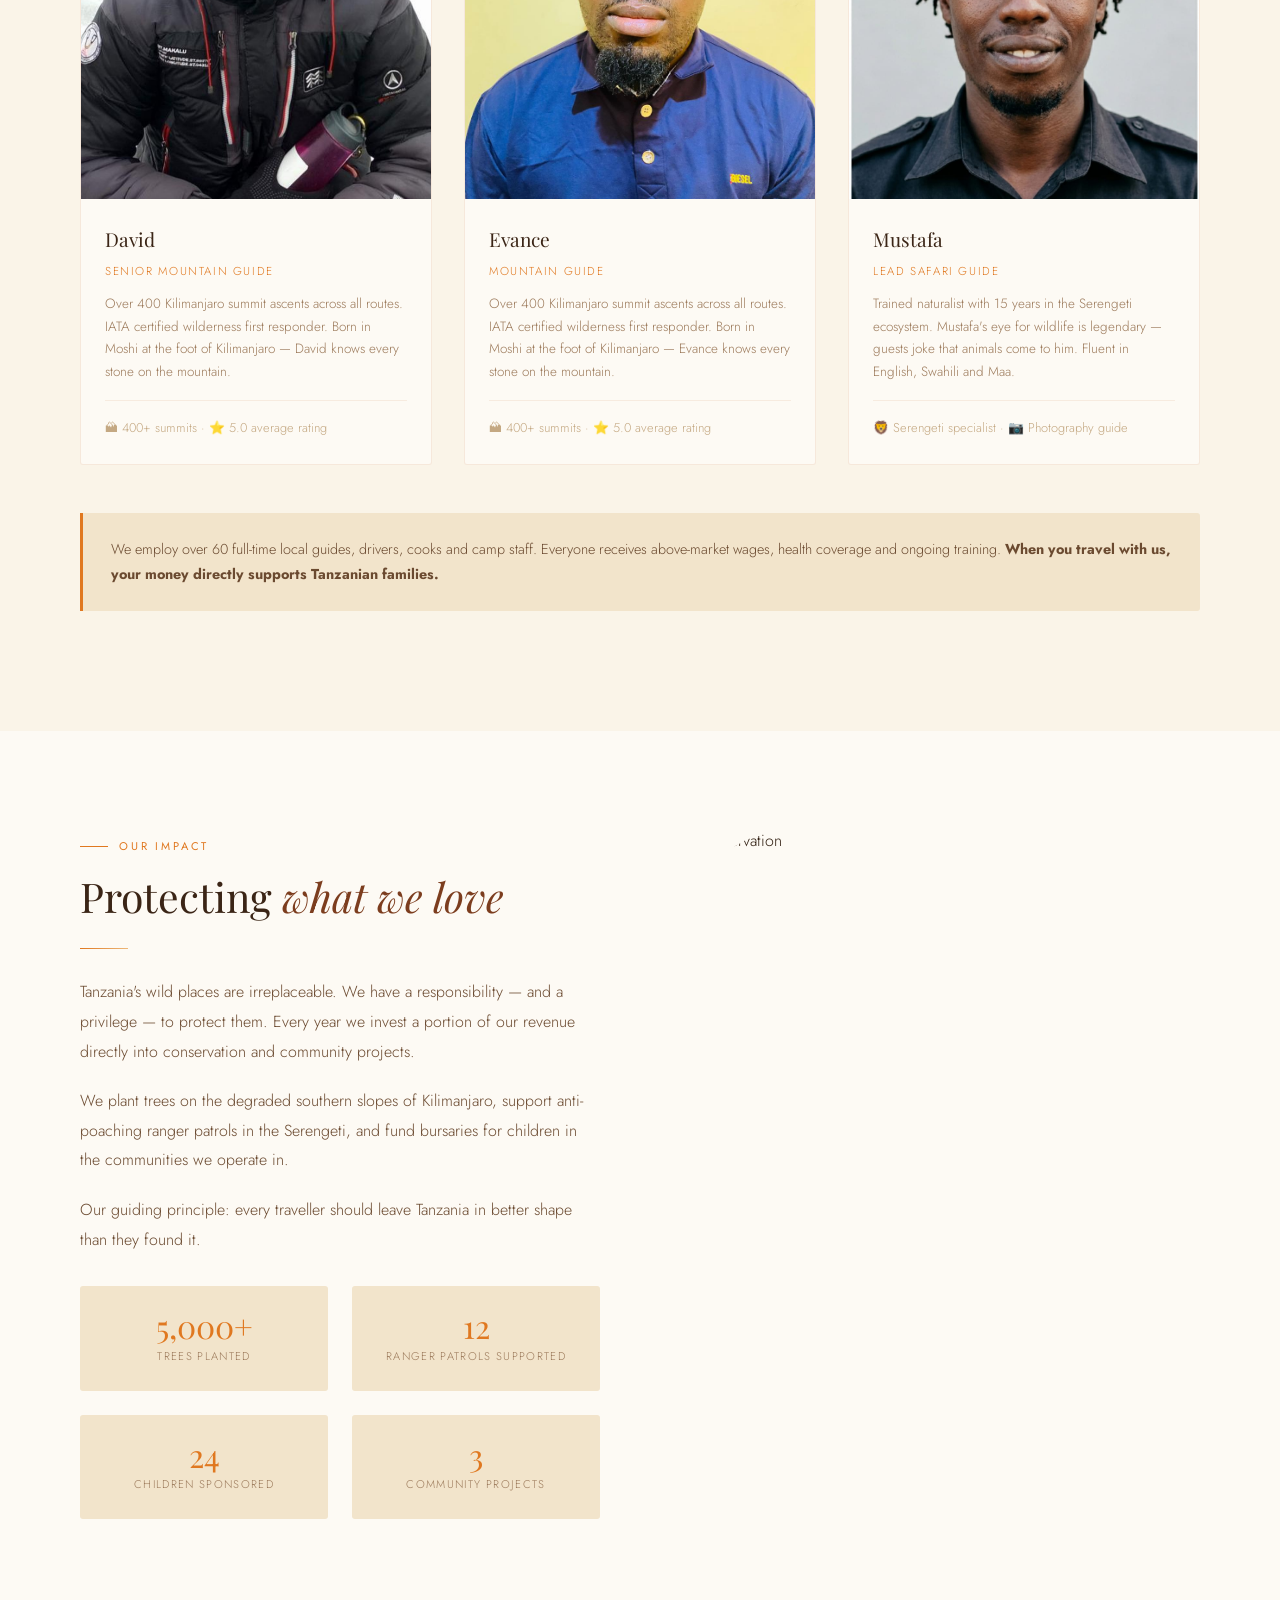
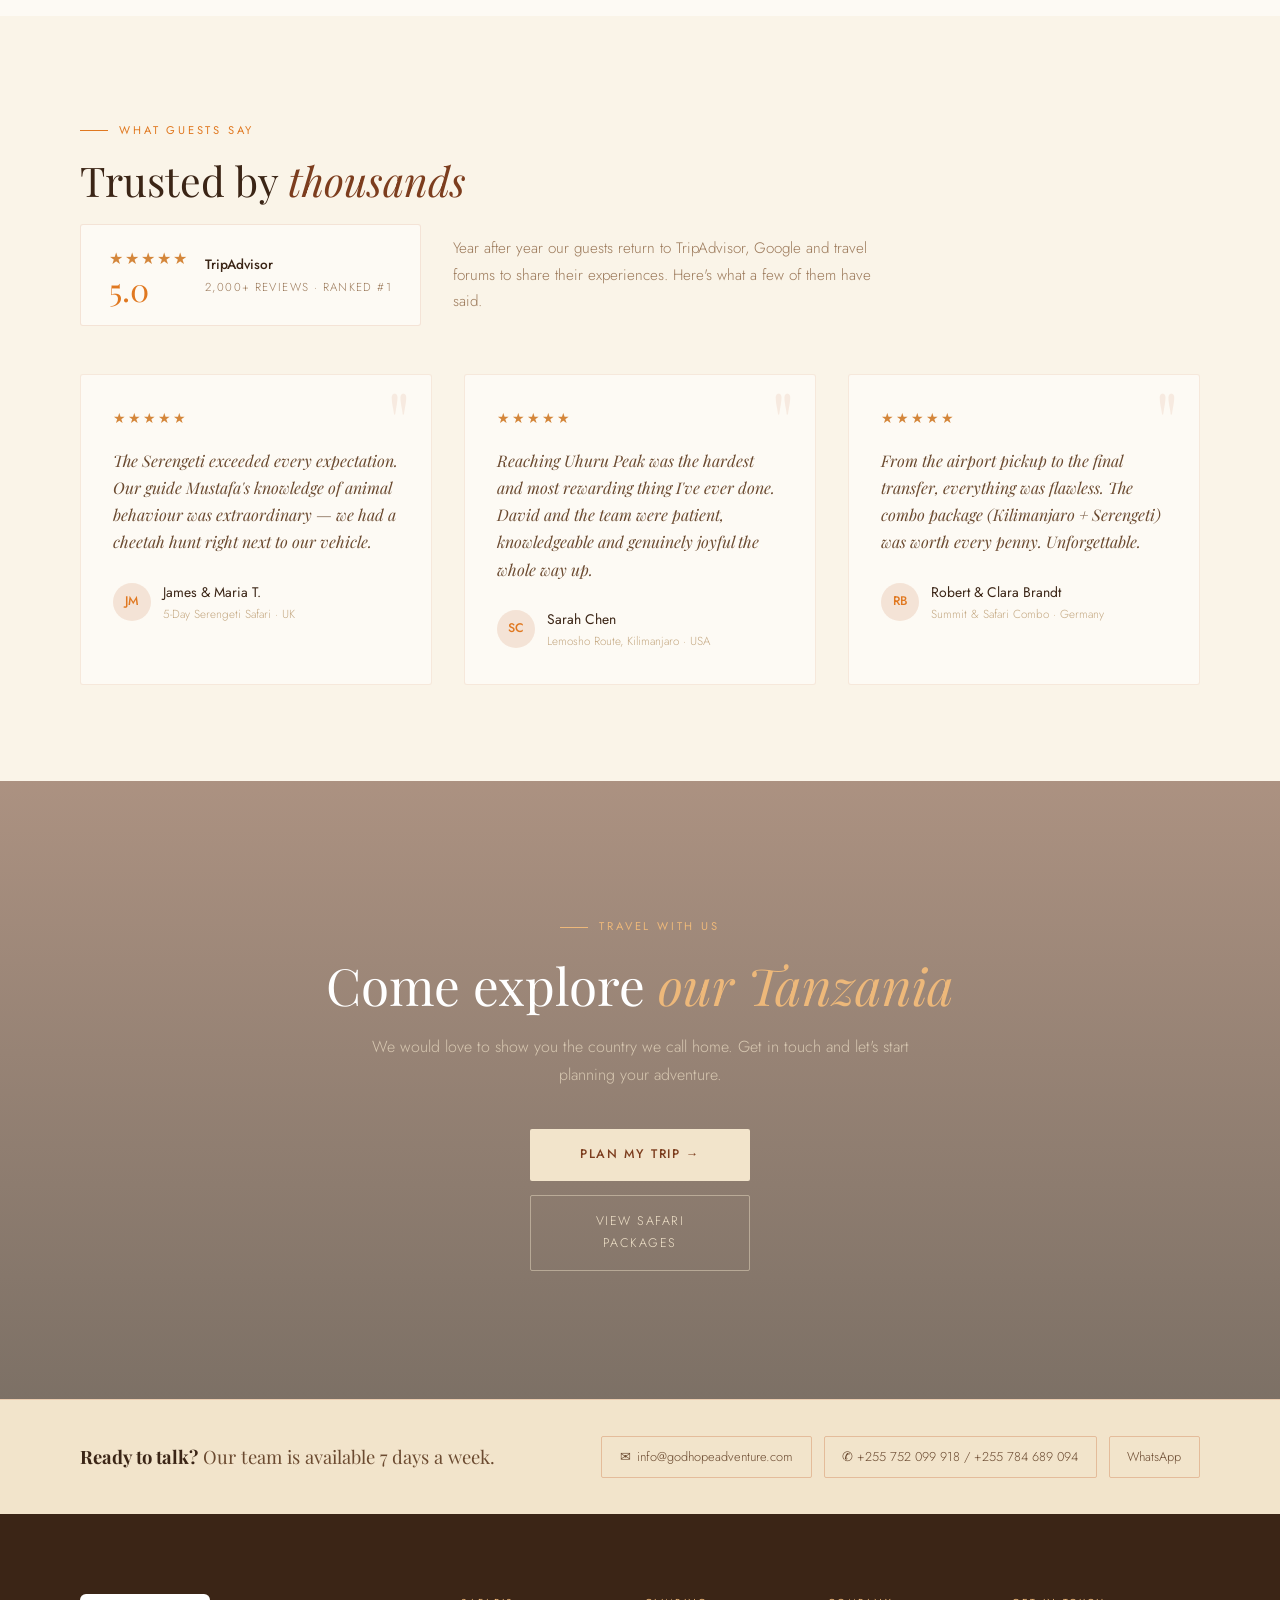
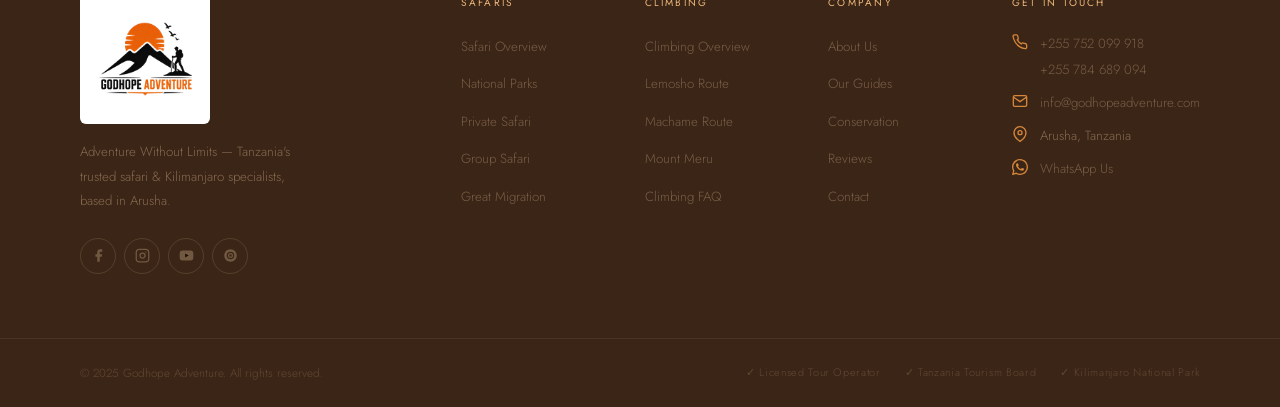
==== commit 1fc4939a: "Update about.html" ====
--- a/about.html
+++ b/about.html
@@ -208,7 +208,7 @@
 <body>
 <div class="mobile-menu" id="mobile-menu">
   <button class="mobile-menu-close" id="mob-close">&#10005;</button>
-  <img src="logoa.png" alt="Godhope Adventure" class="mob-logo">
+  <img src="logob.png" alt="Godhope Adventure" class="mob-logo">
   <ul>
   <li><a href="index.html">Home</a></li>
   <li><a href="safari.html">Wildlife Safaris</a></li>
@@ -288,7 +288,7 @@
   <div class="nav-inner">
 
     <a href="index.html" class="nav-brand">
-      <img src="logoa.png" alt="Godhope Adventure" class="nav-logo-img">
+      <img src="logob.png" alt="Godhope Adventure" class="nav-logo-img">
     </a>
 
     <ul class="nav-menu" id="nav-menu">
@@ -535,7 +535,7 @@
   <div class="ft-band">
     <div class="ft-band-inner">
       <div class="ft-brand">
-        <a href="index.html"><img src="logoa.png" alt="Godhope Adventure" class="footer-logo-img"></a>
+        <a href="index.html"><img src="logob.png" alt="Godhope Adventure" class="footer-logo-img"></a>
         <p class="ft-tagline">Adventure Without Limits — Tanzania's trusted safari &amp; Kilimanjaro specialists, based in Arusha.</p>
         <div class="ft-socials">
           <a href="#" class="ft-soc" aria-label="Facebook"><svg viewBox="0 0 24 24" fill="currentColor"><path d="M18 2h-3a5 5 0 0 0-5 5v3H7v4h3v8h4v-8h3l1-4h-4V7a1 1 0 0 1 1-1h3z"/></svg></a>
--- a/style.css
+++ b/style.css
@@ -16,9 +16,9 @@
   --text-muted:#9C7A5B;--text-faint:#C4A882;
   --serif:'Playfair Display',Georgia,serif;
   --sans:'Jost',sans-serif;
-  --topbar-h:44px;--nav-h:108px;--header-h:152px;
-  --topbar-h-sm:62px;--nav-h-sm:139px;--header-h-sm:201px;
-  --topbar-h-xs:56px;--nav-h-xs:125px;--header-h-xs:181px;
+  --topbar-h:44px;--nav-h:150px;--header-h:194px;
+  --topbar-h-sm:62px;--nav-h-sm:168px;--header-h-sm:230px;
+  --topbar-h-xs:56px;--nav-h-xs:154px;--header-h-xs:210px;
 }
 
 html{scroll-behavior:smooth;overflow-x:hidden;-webkit-text-size-adjust:100%}
@@ -89,7 +89,7 @@
 }
 .nav-brand{display:flex;align-items:center;text-decoration:none;flex-shrink:0}
 .nav-logo-img{
-  width:260px;height:88px;
+  width:130px;height:130px;
   object-fit:contain;
   border-radius:3px;
   display:block;
@@ -162,7 +162,7 @@
 .mob-lang-btn:hover{border-color:var(--terra);color:var(--terra)}
 .mob-lang-btn.active{background:var(--terra);border-color:var(--terra);color:#fff}
 .mob-logo{
-  width:220px;height:75px;
+  width:150px;height:150px;
   object-fit:contain;display:block;
   margin:0 auto 1.75rem;
   border-radius:3px;
@@ -249,7 +249,7 @@
 /* ══════════════════════════════════════════════════════════════════
    PAGE HERO
    ══════════════════════════════════════════════════════════════════ */
-.page-hero{position:relative;padding:9rem 5rem 5rem;overflow:hidden;min-height:420px;display:flex;align-items:flex-end}
+.page-hero{position:relative;padding:calc(9rem + 42px) 5rem 5rem;overflow:hidden;min-height:420px;display:flex;align-items:flex-end}
 .page-hero-bg{position:absolute;inset:0;background-size:cover;background-position:center}
 .page-hero-overlay{position:absolute;inset:0;background:linear-gradient(to bottom,rgba(46,28,14,.45) 0%,rgba(242,228,203,.92) 100%)}
 .page-hero-arch{position:absolute;bottom:-2px;left:0;right:0;z-index:2}
@@ -505,7 +505,7 @@
    FOOTER — Renovated
    ══════════════════════════════════════════════════════════════════ */
 footer{background:var(--bark)}
-.footer-logo-img{width:260px;height:90px;object-fit:contain;display:block;background:#fff;border-radius:6px;padding:8px}
+.footer-logo-img{width:130px;height:130px;object-fit:contain;display:block;background:#fff;border-radius:6px;padding:8px}
 
 /* Top band */
 .ft-band{padding:5rem 5rem 4rem;border-bottom:1px solid rgba(242,228,203,.08)}
@@ -639,7 +639,7 @@
 @media(max-width:1100px){
   .nav-inner{padding:.25rem 1.5rem;gap:.5rem}
   .nav-menu li a{padding:.55rem .65rem;font-size:.78rem}
-  .nav-logo-img{width:200px;height:68px}
+  .nav-logo-img{width:140px;height:110px}
 }
 
 
@@ -660,7 +660,7 @@
   #main-nav{top:var(--topbar-h-sm)}
   .nav-inner{padding:1rem 1rem;flex-direction:column;align-items:center;justify-content:center;gap:.5rem;width:100%;box-sizing:border-box}
   .nav-brand{display:flex;justify-content:center;align-items:center;width:100%;flex-shrink:0}
-  .nav-logo-img{width:210px;height:71px;display:block;margin:0 auto}
+  .nav-logo-img{width:100px;height:100px;display:block;margin:0 auto}
   .nav-menu{display:none!important}
   .nav-hamburger{display:flex!important;align-self:center;margin:0 auto}
 
@@ -699,7 +699,7 @@
   .ft-band{padding:2.5rem 1.25rem 2rem}
   .ft-band-inner{grid-template-columns:1fr;gap:0}
   .ft-brand{align-items:center;text-align:center;padding-bottom:2rem;border-bottom:1px solid rgba(242,228,203,.08);margin-bottom:2rem}
-  .footer-logo-img{margin:0 auto 1rem;width:220px;height:76px}
+  .footer-logo-img{margin:0 auto 1rem;width:105px;height:105px}
   .ft-tagline{max-width:100%;text-align:center}
   .ft-socials{justify-content:center}
   .ft-nav-grid{grid-template-columns:1fr 1fr;gap:1.5rem 2rem}
@@ -714,7 +714,7 @@
   footer{padding:3.5rem 1.5rem 2rem}
   .footer-top{grid-template-columns:1fr;gap:2rem}
   .footer-bottom{flex-direction:column;text-align:center}
-  .footer-logo-img{width:160px;height:54px}
+  .footer-logo-img{width:100px;height:100px}
 
   /* CTA */
   .btn-primary,.btn-secondary{width:100%;max-width:320px;text-align:center;justify-content:center}
@@ -798,7 +798,7 @@
   #main-nav{top:var(--topbar-h-xs)}
   .nav-inner{padding:.9rem .75rem;flex-direction:column;align-items:center;justify-content:center;gap:.45rem;width:100%;box-sizing:border-box}
   .nav-brand{display:flex;justify-content:center;align-items:center;width:100%;flex-shrink:0}
-  .nav-logo-img{width:185px;height:62px;display:block;margin:0 auto}
+  .nav-logo-img{width:92px;height:92px;display:block;margin:0 auto}
   .nav-hamburger{display:flex!important;align-self:center;margin:0 auto}
 
   /* Layout */
@@ -843,7 +843,7 @@
   .trip-planner{padding:1rem .75rem .85rem}
 
   /* Footer */
-  .footer-logo-img{width:200px;height:68px}
+  .footer-logo-img{width:100px;height:100px}
   .footer-top{gap:1.5rem}
 
   /* Accordion / FAQ */
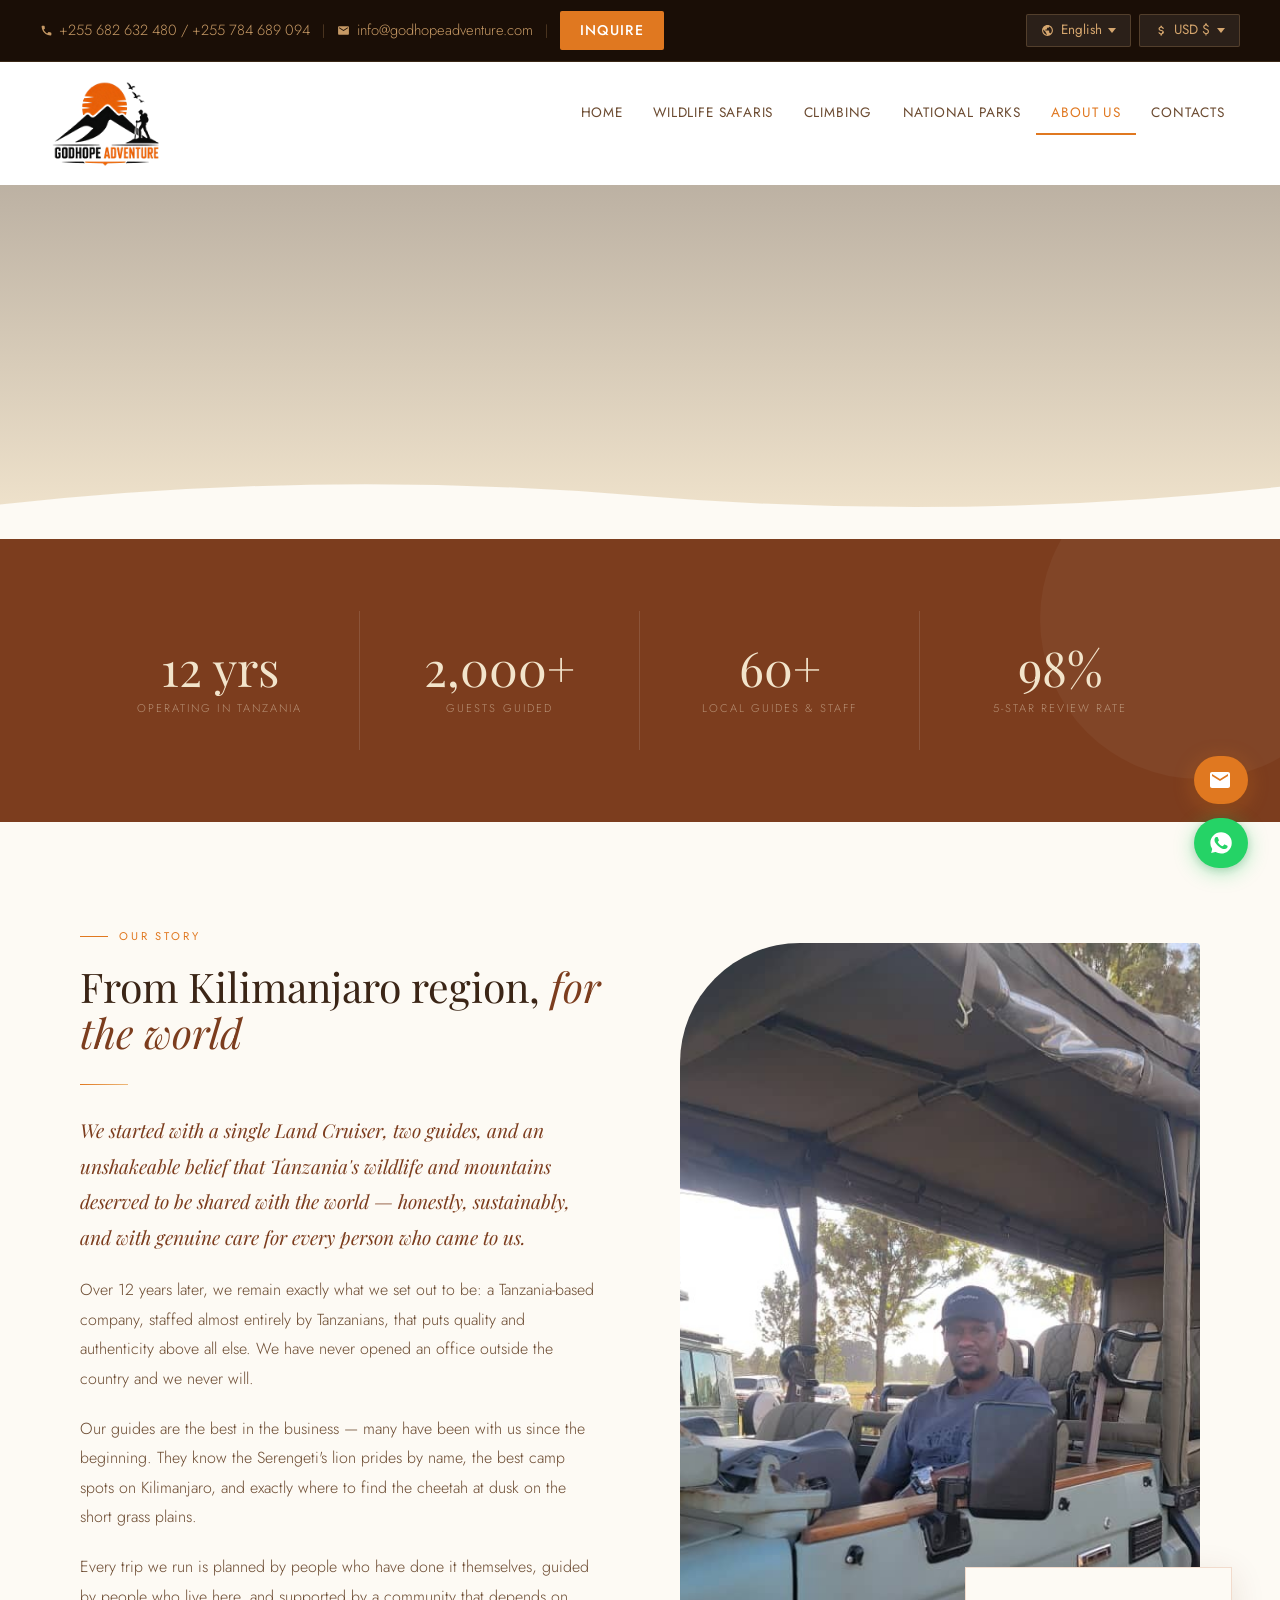
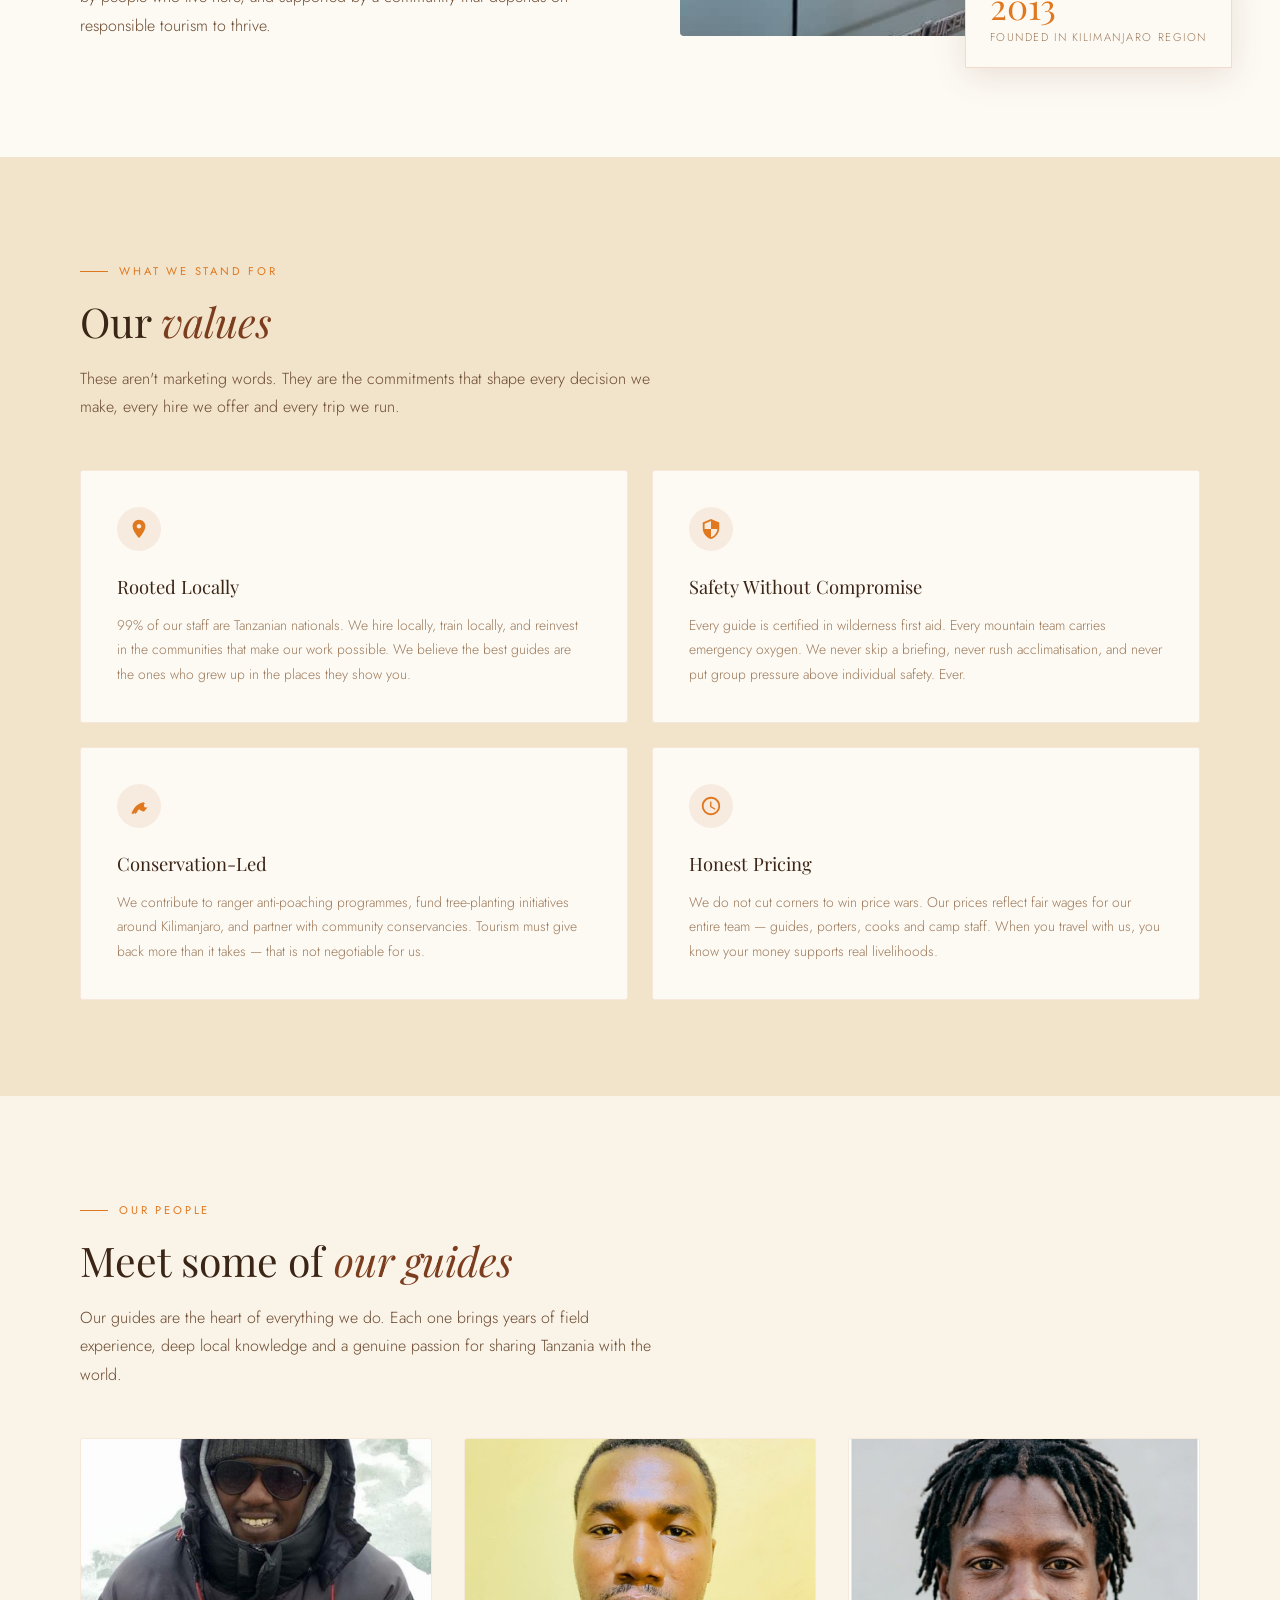
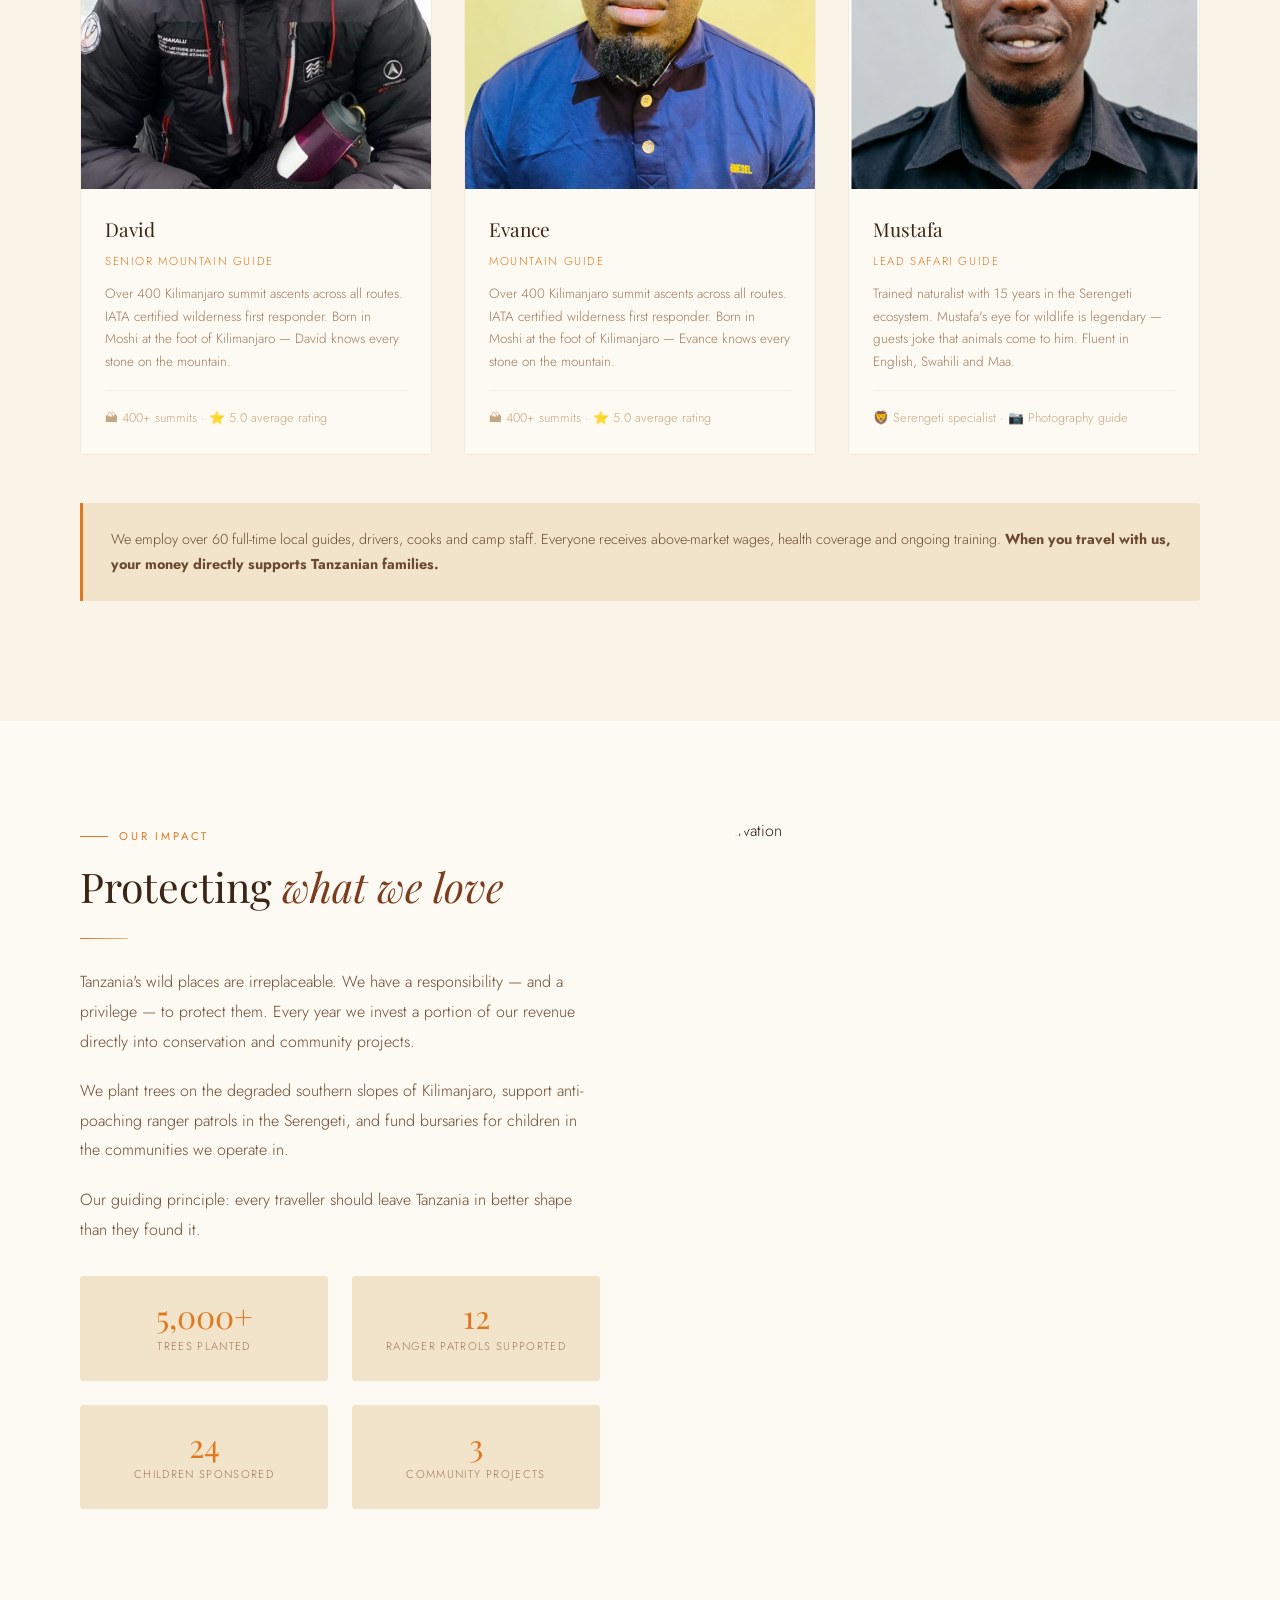
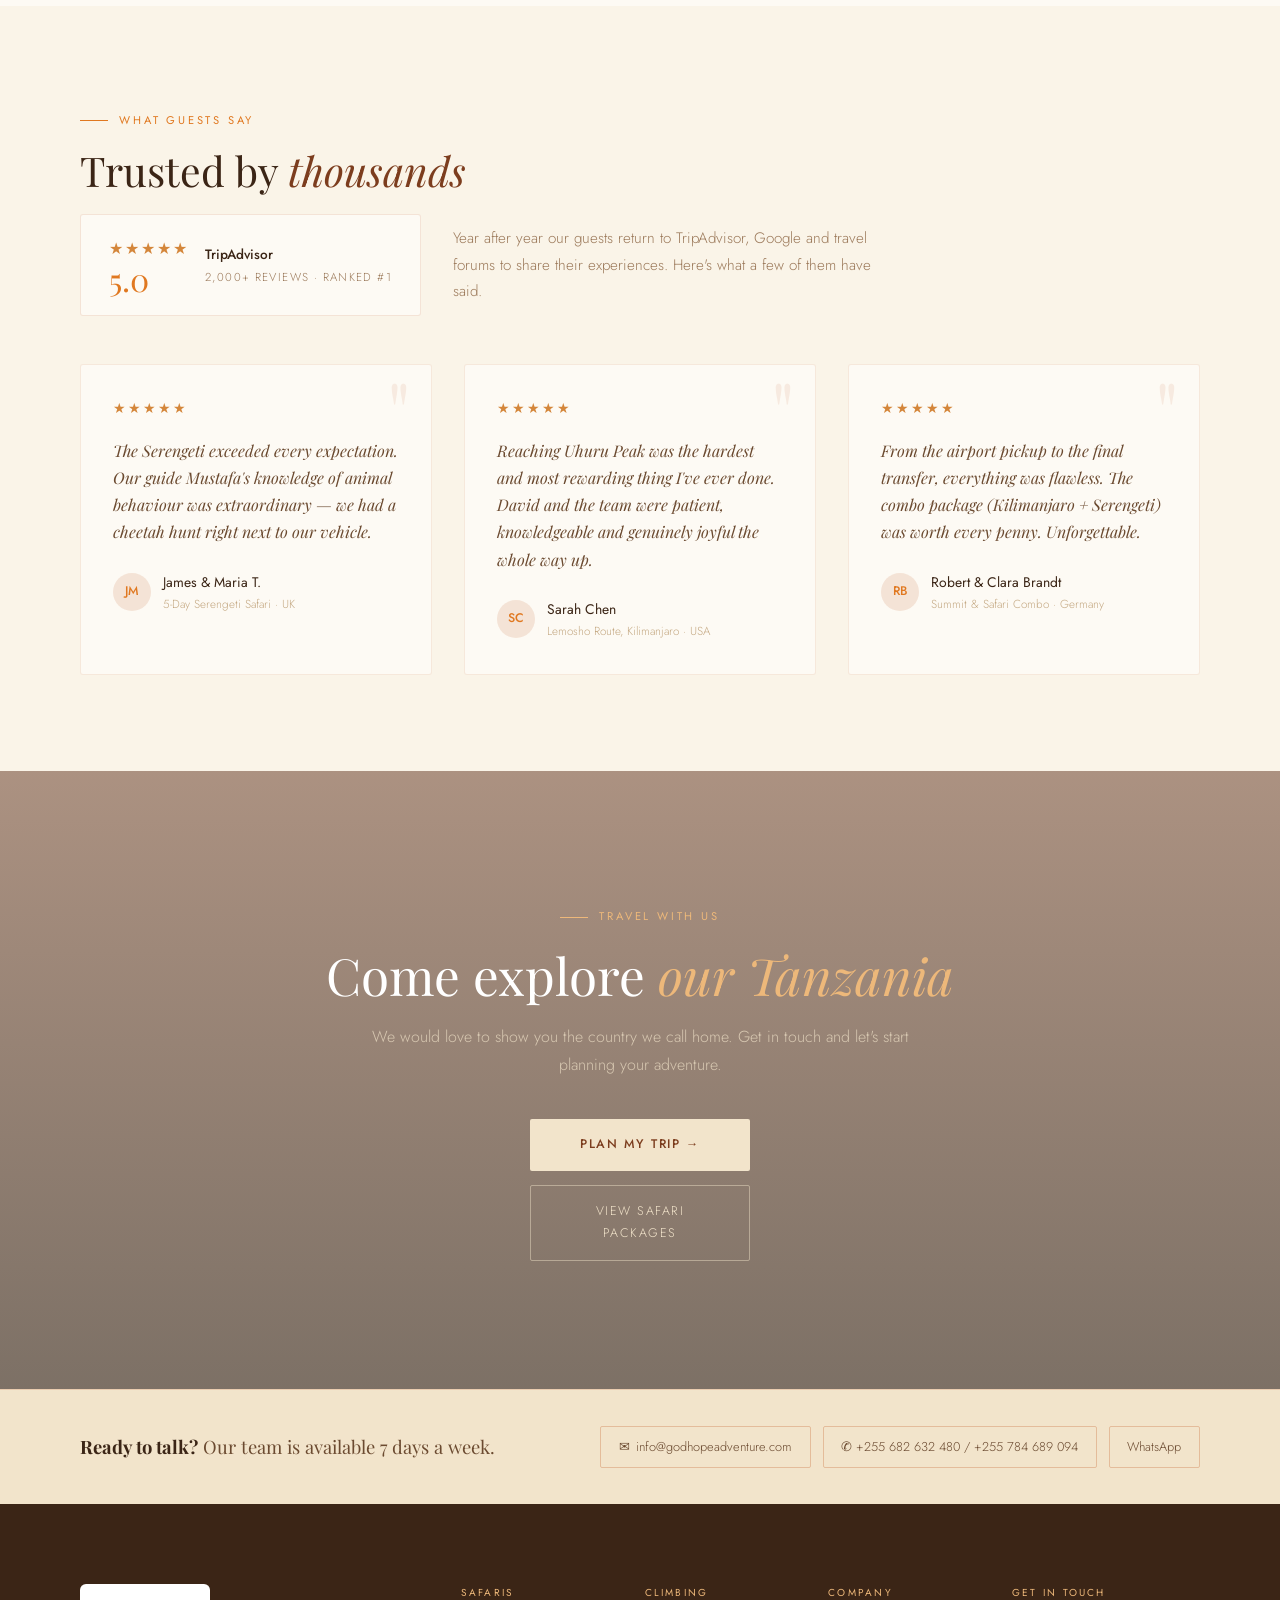
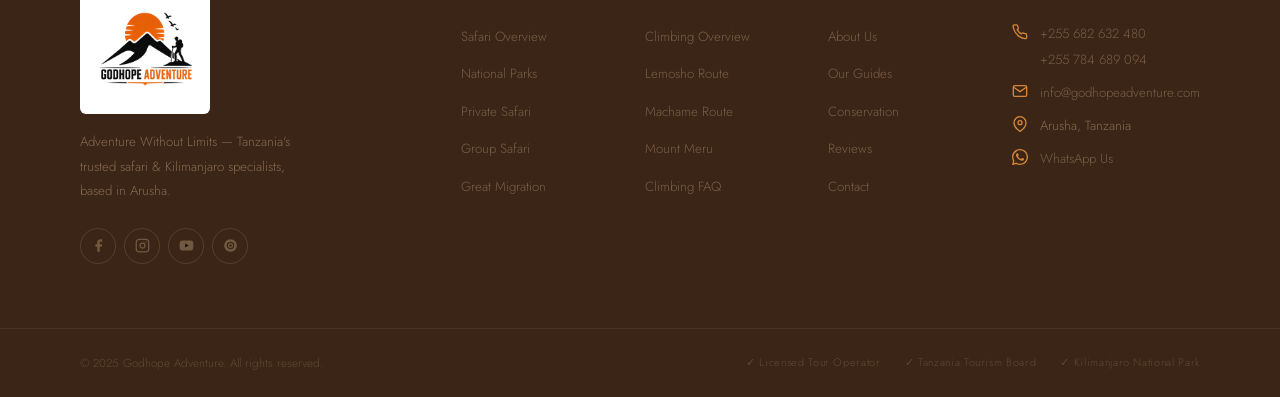
==== commit d14468ed: "Update about.html" ====
--- a/about.html
+++ b/about.html
@@ -224,7 +224,7 @@
     <div class="topbar-left">
       <a href="tel:+255752099918" class="topbar-link">
         <svg width="13" height="13" viewBox="0 0 24 24" fill="currentColor"><path d="M6.62 10.79c1.44 2.83 3.76 5.14 6.59 6.59l2.2-2.2c.27-.27.67-.36 1.02-.24 1.12.37 2.33.57 3.57.57.55 0 1 .45 1 1V20c0 .55-.45 1-1 1-9.39 0-17-7.61-17-17 0-.55.45-1 1-1h3.5c.55 0 1 .45 1 1 0 1.25.2 2.45.57 3.57.11.35.03.74-.25 1.02l-2.2 2.2z"/></svg>
-        +255 752 099 918 / +255 784 689 094
+        +255 682 632 480 / +255 784 689 094
       </a>
       <span class="topbar-sep">|</span>
       <a href="mailto:info@godhopeadventure.com" class="topbar-link">
@@ -527,7 +527,7 @@
   <p class="contact-strip-copy"><strong>Ready to talk?</strong> Our team is available 7 days a week.</p>
   <div class="contact-chips">
     <a href="mailto:info@godhopeadventure.com" class="chip">✉ <span class="__cf_email__" data-cfemail="bcd4d9d0d0d3fccfddcaddd2d2ddddd2d8cfc9d1d1d5c892dfd392c8c6">info@godhopeadventure.com</span></a>
-    <a href="tel:+255752099918" class="chip">&#9990; +255 752 099 918 / +255 784 689 094</a>
+    <a href="tel:+255752099918" class="chip">&#9990; +255 682 632 480 / +255 784 689 094</a>
     <a href="https://wa.me/255752099918" class="chip">WhatsApp</a>
   </div>
 </div>
@@ -581,7 +581,7 @@
             <li>
               <svg viewBox="0 0 24 24" fill="none" stroke="currentColor" stroke-width="2"><path d="M22 16.92v3a2 2 0 0 1-2.18 2 19.79 19.79 0 0 1-8.63-3.07A19.5 19.5 0 0 1 4.69 12a19.79 19.79 0 0 1-3.07-8.67A2 2 0 0 1 3.6 1.27h3a2 2 0 0 1 2 1.72c.127.96.361 1.903.7 2.81a2 2 0 0 1-.45 2.11L7.91 8.91a16 16 0 0 0 6 6l.91-.91a2 2 0 0 1 2.11-.45c.907.339 1.85.573 2.81.7A2 2 0 0 1 21.73 16z"/></svg>
               <div>
-                <a href="tel:+255752099918">+255 752 099 918</a>
+                <a href="tel:+255752099918">+255 682 632 480</a>
                 <a href="tel:+255784689094">+255 784 689 094</a>
               </div>
             </li>
--- a/style.css
+++ b/style.css
@@ -16,9 +16,9 @@
   --text-muted:#9C7A5B;--text-faint:#C4A882;
   --serif:'Playfair Display',Georgia,serif;
   --sans:'Jost',sans-serif;
-  --topbar-h:44px;--nav-h:150px;--header-h:194px;
-  --topbar-h-sm:62px;--nav-h-sm:168px;--header-h-sm:230px;
-  --topbar-h-xs:56px;--nav-h-xs:154px;--header-h-xs:210px;
+  --topbar-h:44px;--nav-h:140px;--header-h:184px;
+  --topbar-h-sm:62px;--nav-h-sm:113px;--header-h-sm:175px;
+  --topbar-h-xs:56px;--nav-h-xs:103px;--header-h-xs:159px;
 }
 
 html{scroll-behavior:smooth;overflow-x:hidden;-webkit-text-size-adjust:100%}
@@ -82,7 +82,7 @@
 #main-nav.scrolled{box-shadow:0 3px 18px rgba(59,37,22,.13);border-bottom-color:rgba(59,37,22,.08)}
 .nav-inner{
   max-width:1300px;margin:0 auto;
-  padding:.75rem 2.5rem;
+  padding:.3rem 2.5rem;
   display:flex;align-items:center;justify-content:space-between;
   gap:1rem;
   overflow:visible;
@@ -93,6 +93,7 @@
   object-fit:contain;
   border-radius:3px;
   display:block;
+  transform:translateY(10px);
 }
 .nav-menu{
   display:flex;align-items:center;
@@ -249,7 +250,7 @@
 /* ══════════════════════════════════════════════════════════════════
    PAGE HERO
    ══════════════════════════════════════════════════════════════════ */
-.page-hero{position:relative;padding:calc(9rem + 42px) 5rem 5rem;overflow:hidden;min-height:420px;display:flex;align-items:flex-end}
+.page-hero{position:relative;padding:calc(9rem + 32px) 5rem 5rem;overflow:hidden;min-height:420px;display:flex;align-items:flex-end}
 .page-hero-bg{position:absolute;inset:0;background-size:cover;background-position:center}
 .page-hero-overlay{position:absolute;inset:0;background:linear-gradient(to bottom,rgba(46,28,14,.45) 0%,rgba(242,228,203,.92) 100%)}
 .page-hero-arch{position:absolute;bottom:-2px;left:0;right:0;z-index:2}
@@ -637,9 +638,9 @@
    RESPONSIVE  ≤1100px
    ══════════════════════════════════════════════════════════════════ */
 @media(max-width:1100px){
-  .nav-inner{padding:.25rem 1.5rem;gap:.5rem}
+  .nav-inner{padding:.1rem 1.5rem;gap:.5rem}
   .nav-menu li a{padding:.55rem .65rem;font-size:.78rem}
-  .nav-logo-img{width:140px;height:110px}
+  .nav-logo-img{width:140px;height:110px;transform:translateY(9px)}
 }
 
 
@@ -658,9 +659,9 @@
 
   /* Nav */
   #main-nav{top:var(--topbar-h-sm)}
-  .nav-inner{padding:1rem 1rem;flex-direction:column;align-items:center;justify-content:center;gap:.5rem;width:100%;box-sizing:border-box}
+  .nav-inner{padding:.4rem 1rem;flex-direction:column;align-items:center;justify-content:center;gap:0;width:100%;box-sizing:border-box;overflow:visible}
   .nav-brand{display:flex;justify-content:center;align-items:center;width:100%;flex-shrink:0}
-  .nav-logo-img{width:100px;height:100px;display:block;margin:0 auto}
+  .nav-logo-img{width:100px;height:100px;display:block;margin:0 auto;transform:translateY(10px)}
   .nav-menu{display:none!important}
   .nav-hamburger{display:flex!important;align-self:center;margin:0 auto}
 
@@ -796,9 +797,9 @@
 
   /* Nav */
   #main-nav{top:var(--topbar-h-xs)}
-  .nav-inner{padding:.9rem .75rem;flex-direction:column;align-items:center;justify-content:center;gap:.45rem;width:100%;box-sizing:border-box}
+  .nav-inner{padding:.35rem .75rem;flex-direction:column;align-items:center;justify-content:center;gap:0;width:100%;box-sizing:border-box;overflow:visible}
   .nav-brand{display:flex;justify-content:center;align-items:center;width:100%;flex-shrink:0}
-  .nav-logo-img{width:92px;height:92px;display:block;margin:0 auto}
+  .nav-logo-img{width:92px;height:92px;display:block;margin:0 auto;transform:translateY(9px)}
   .nav-hamburger{display:flex!important;align-self:center;margin:0 auto}
 
   /* Layout */
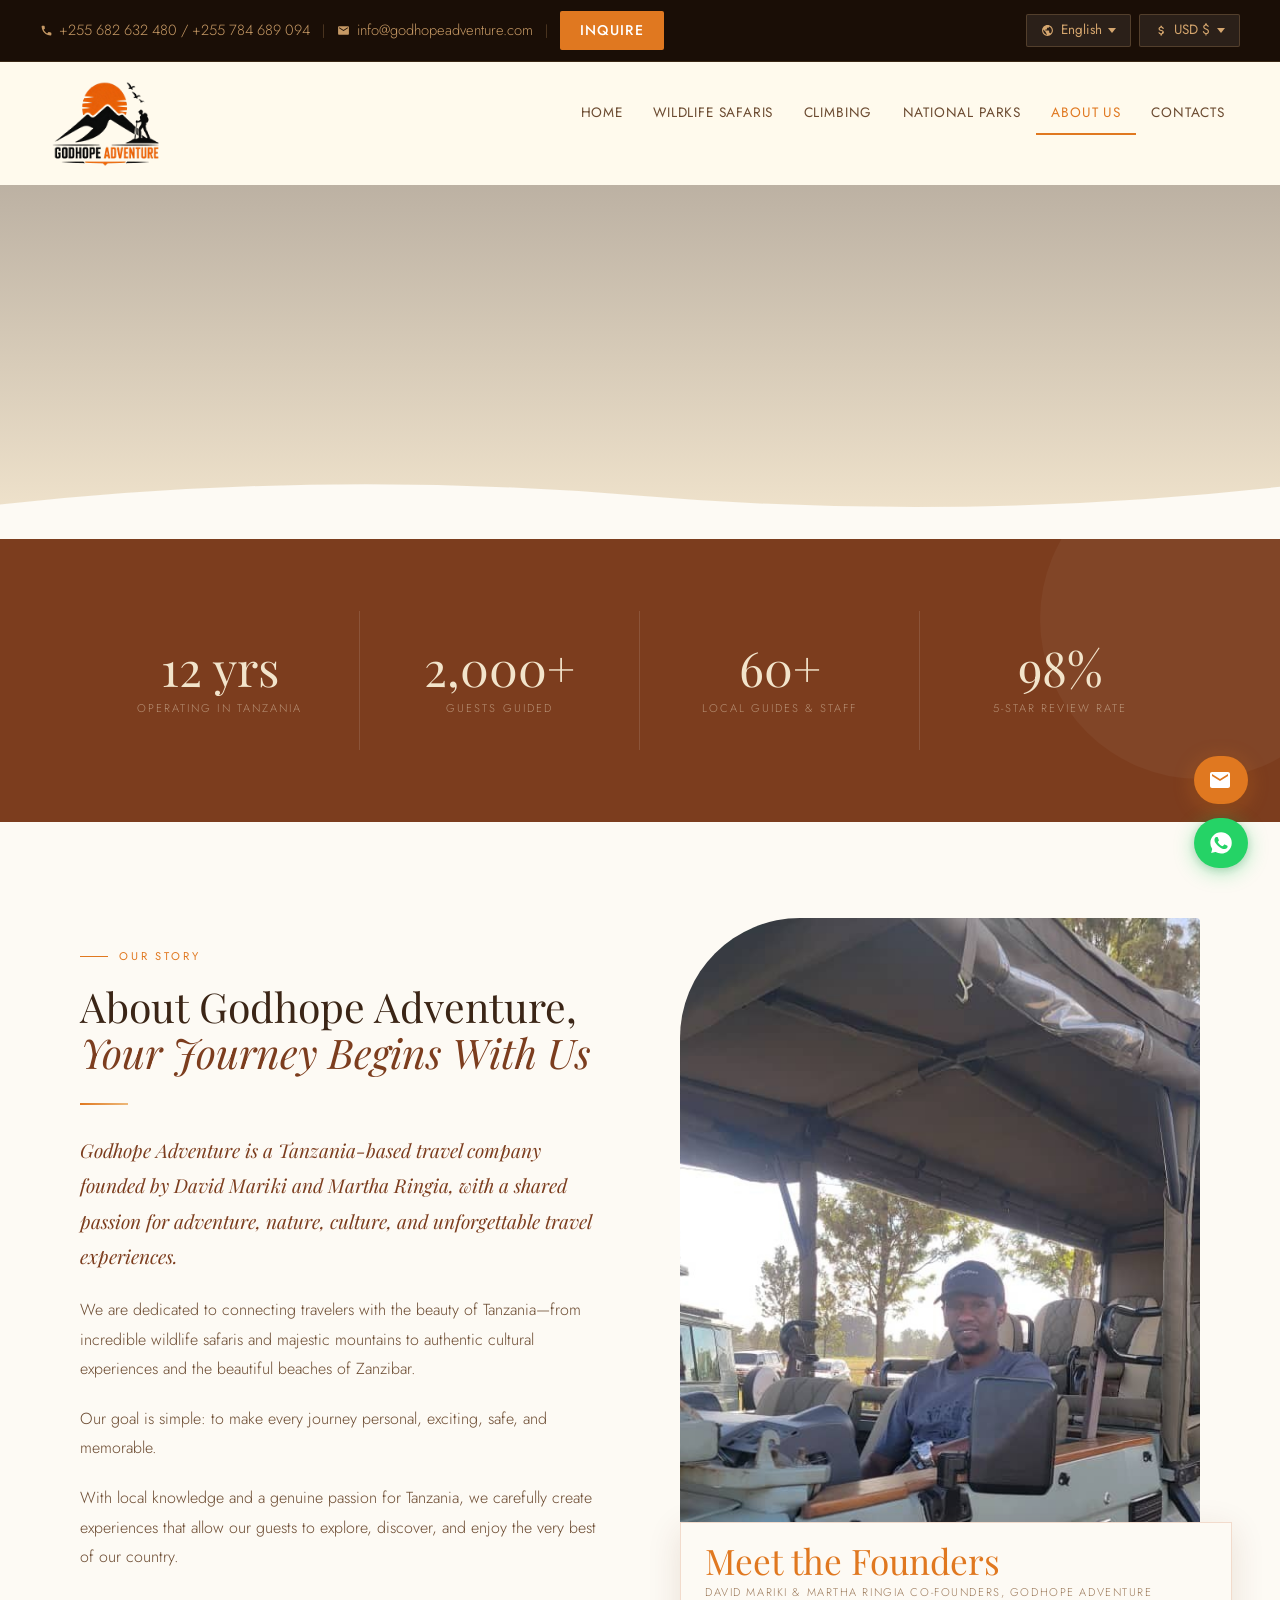
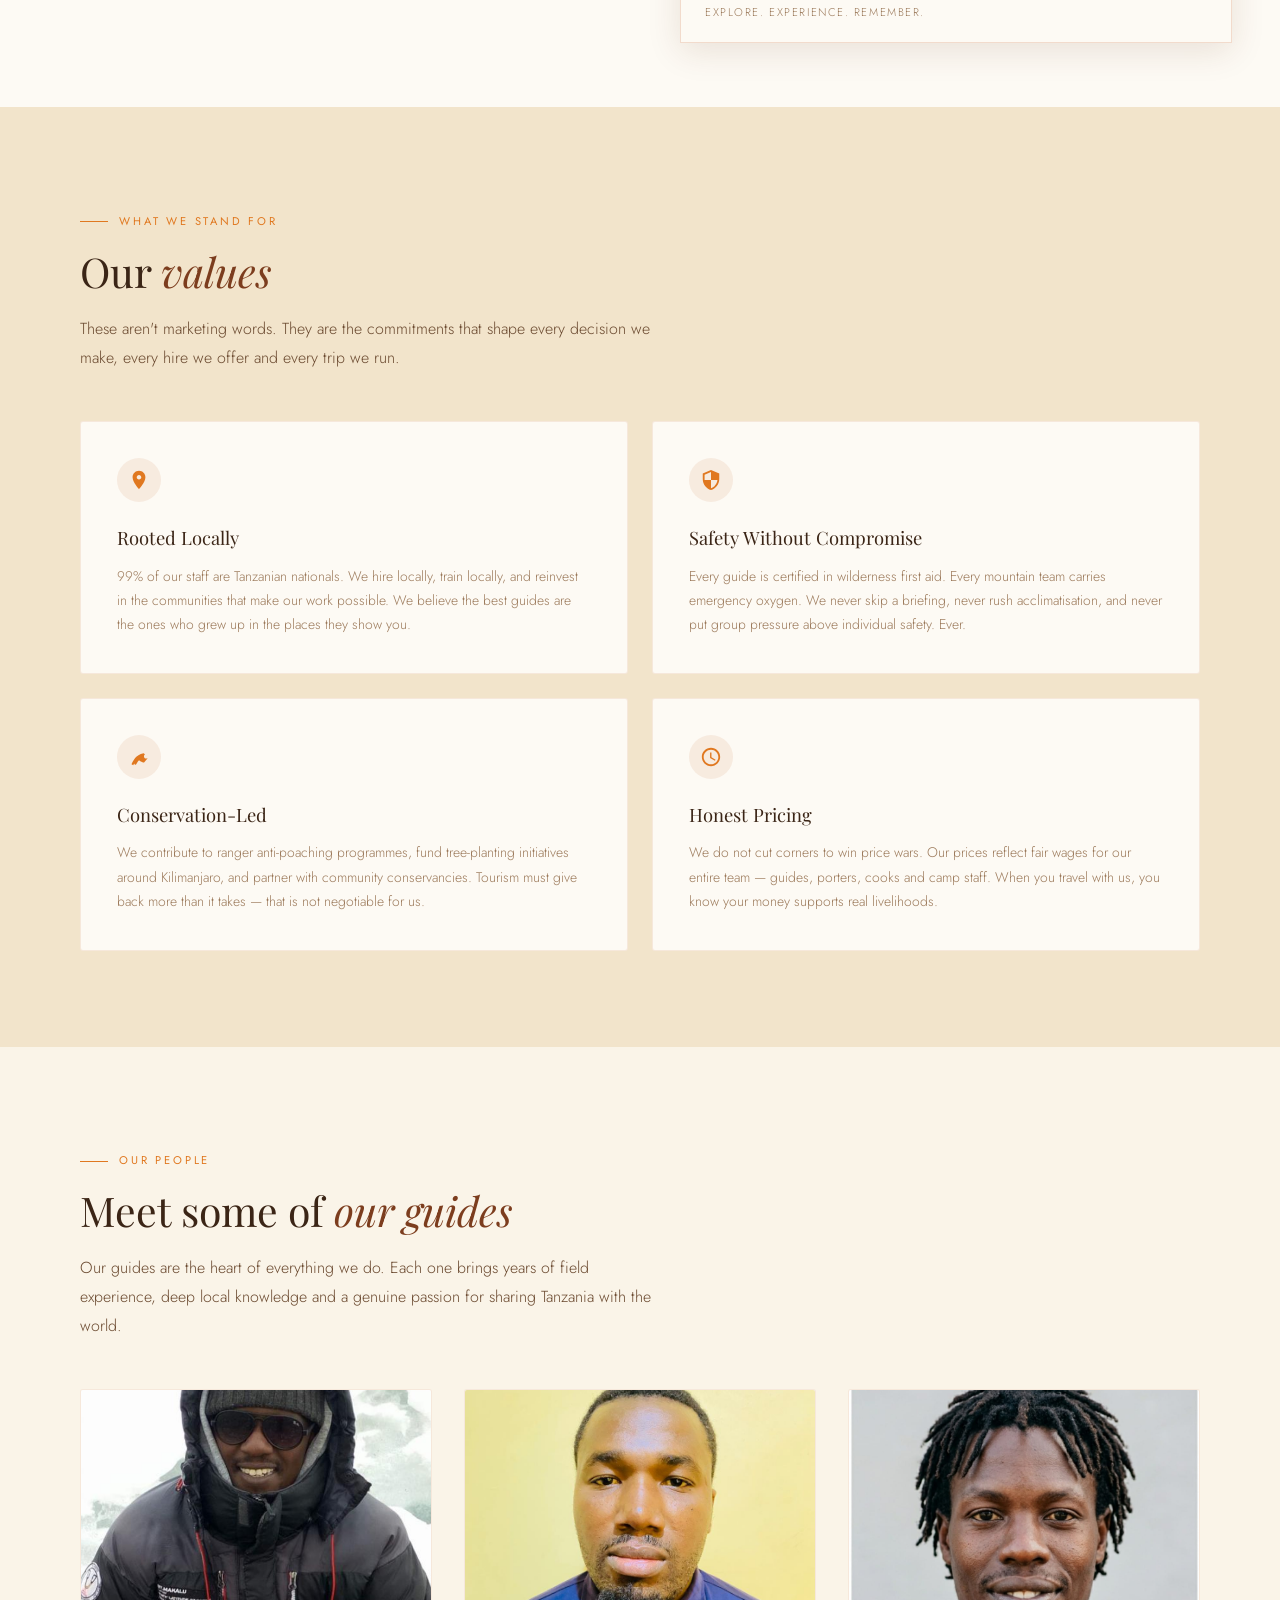
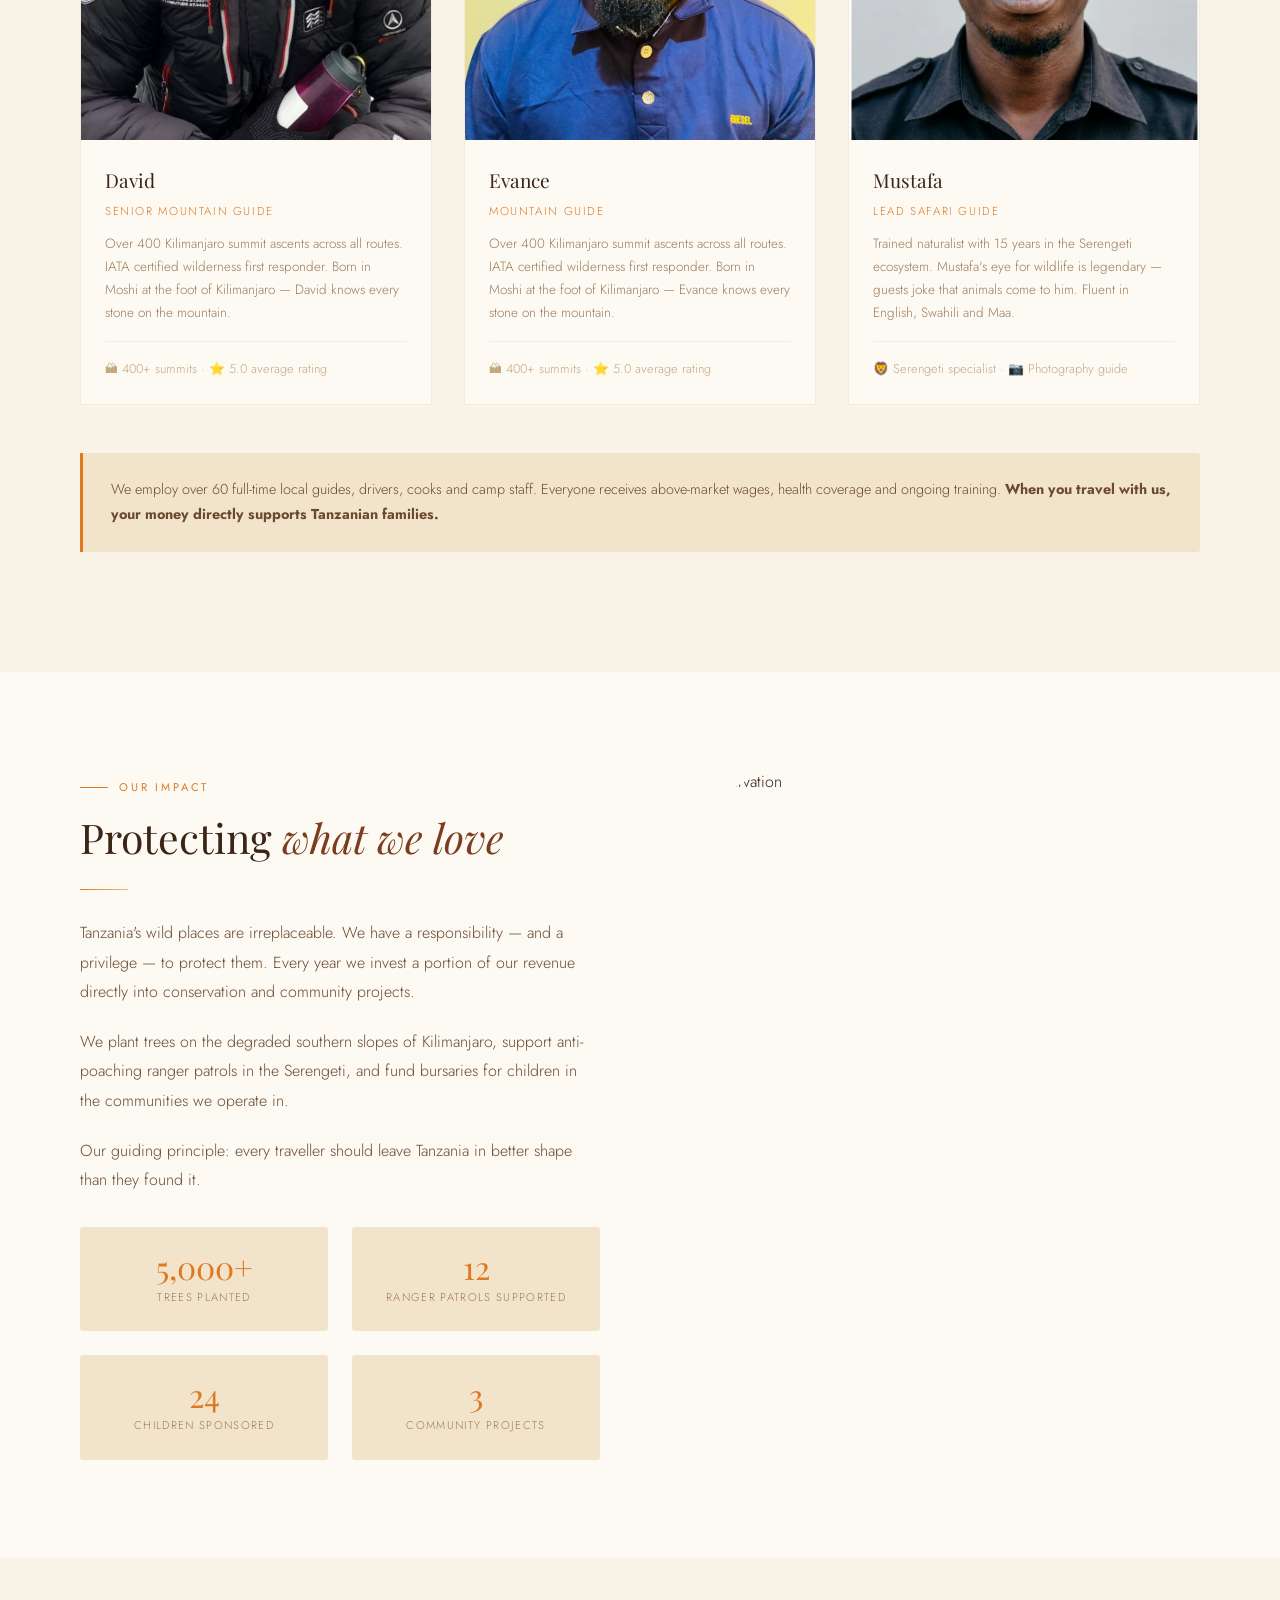
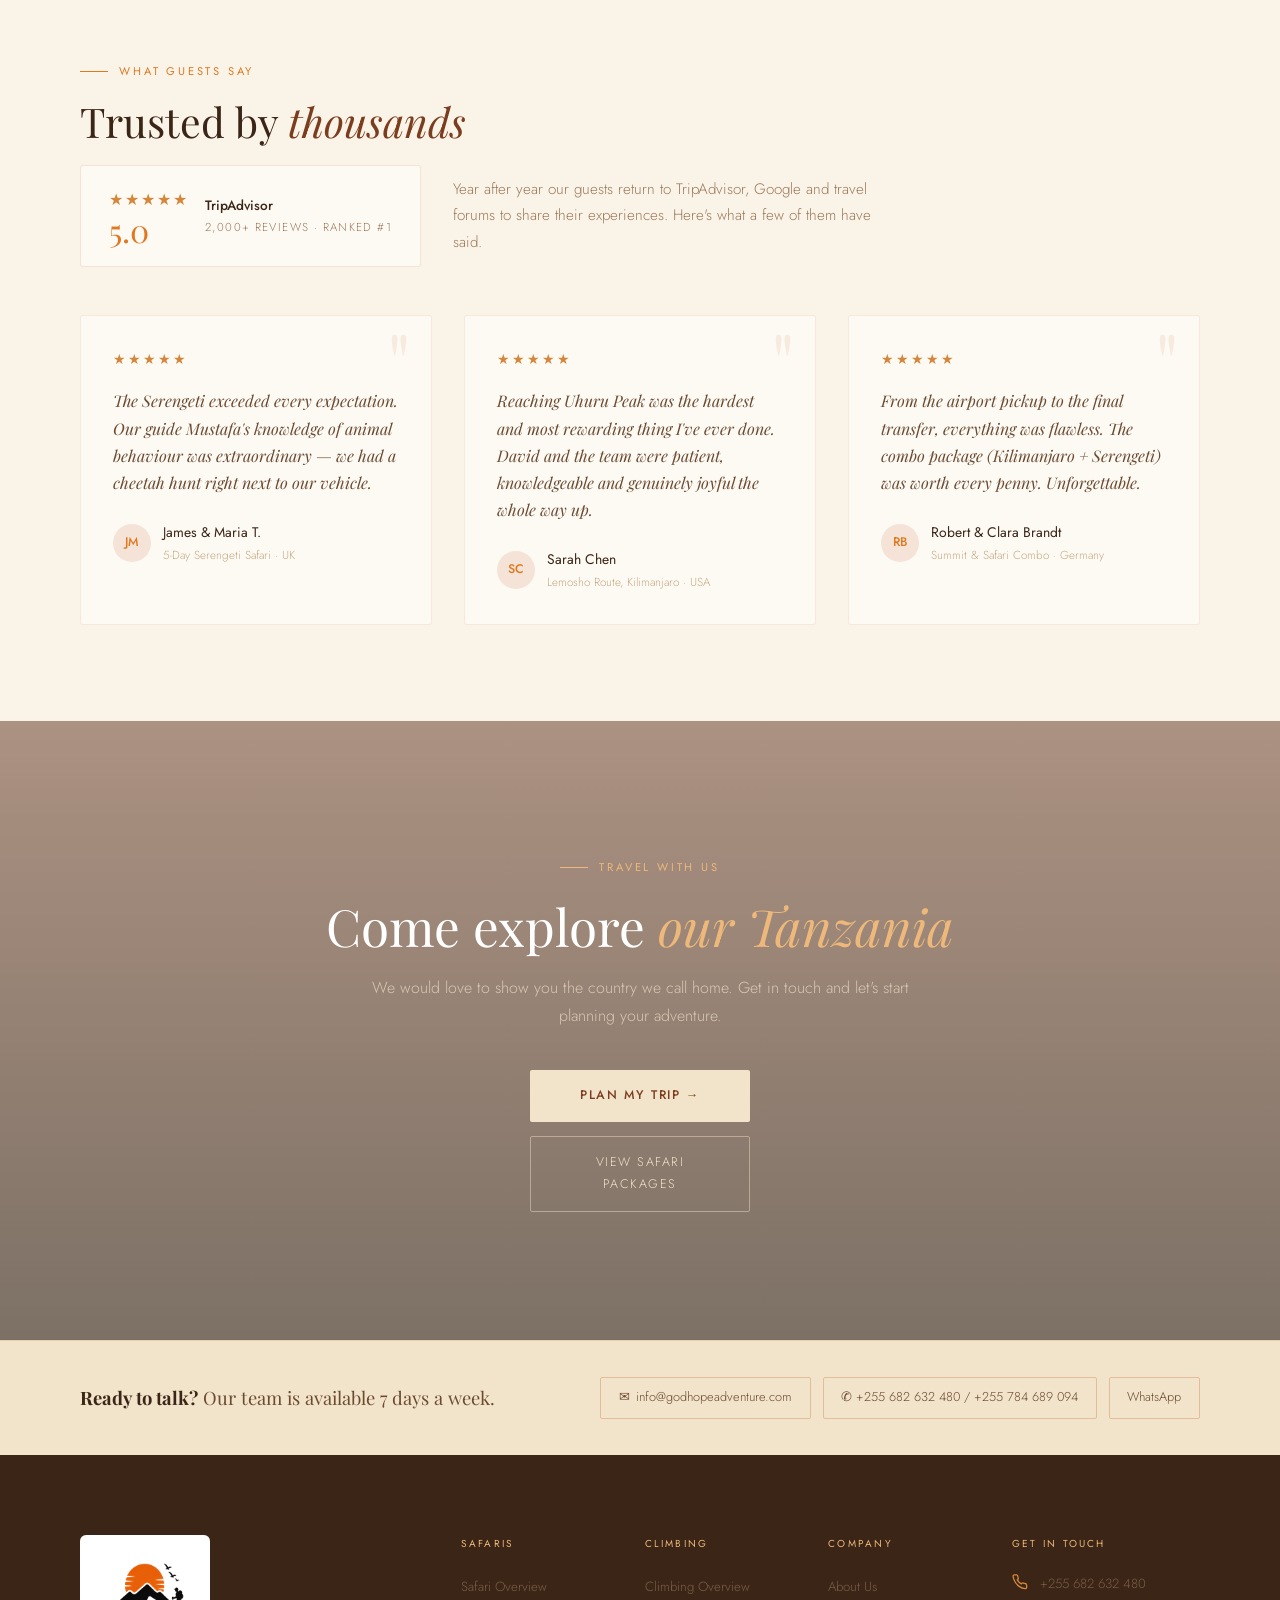
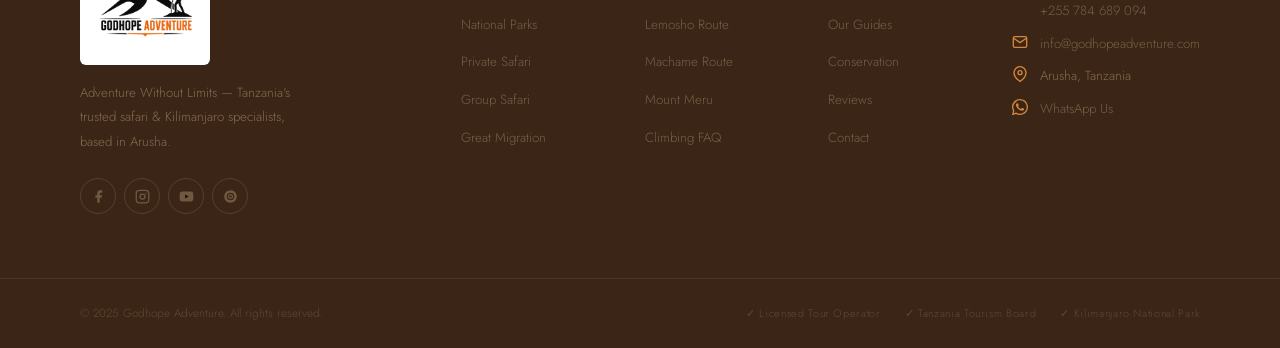
==== commit a6c91a5f: "Update about.html" ====
--- a/about.html
+++ b/about.html
@@ -337,13 +337,13 @@
     <div class="story-grid">
       <div>
         <div class="section-eyebrow">Our Story</div>
-        <h2 class="section-h2">From Kilimanjaro region, <em>for the world</em></h2>
+        <h2 class="section-h2">About Godhope Adventure, <em>Your Journey Begins With Us</em></h2>
         <div class="ruled-line"></div>
         <div class="story-text">
-          <p>We started with a single Land Cruiser, two guides, and an unshakeable belief that Tanzania's wildlife and mountains deserved to be shared with the world — honestly, sustainably, and with genuine care for every person who came to us.</p>
-          <p>Over 12 years later, we remain exactly what we set out to be: a Tanzania-based company, staffed almost entirely by Tanzanians, that puts quality and authenticity above all else. We have never opened an office outside the country and we never will.</p>
-          <p>Our guides are the best in the business — many have been with us since the beginning. They know the Serengeti's lion prides by name, the best camp spots on Kilimanjaro, and exactly where to find the cheetah at dusk on the short grass plains.</p>
-          <p>Every trip we run is planned by people who have done it themselves, guided by people who live here, and supported by a community that depends on responsible tourism to thrive.</p>
+          <p>Godhope Adventure is a Tanzania-based travel company founded by David Mariki and Martha Ringia, with a shared passion for adventure, nature, culture, and unforgettable travel experiences.</p>
+          <p>We are dedicated to connecting travelers with the beauty of Tanzania—from incredible wildlife safaris and majestic mountains to authentic cultural experiences and the beautiful beaches of Zanzibar.</p>
+          <p>Our goal is simple: to make every journey personal, exciting, safe, and memorable.</p>
+          <p>With local knowledge and a genuine passion for Tanzania, we carefully create experiences that allow our guests to explore, discover, and enjoy the very best of our country.</p>
         </div>
       </div>
       <div class="split-visual">
@@ -351,8 +351,11 @@
           <img src="davidcar.jpeg" alt="Our team" loading="lazy">
         </div>
         <div class="split-float">
-          <div class="n">2013</div>
-          <div class="l">Founded in Kilimanjaro region</div>
+          <div class="n">Meet the Founders</div>
+          <div class="l">
+          David Mariki & Martha Ringia
+          Co-Founders, Godhope Adventure
+          Explore. Experience. Remember.</div>
         </div>
       </div>
     </div>
--- a/style.css
+++ b/style.css
@@ -73,7 +73,7 @@
   top:var(--topbar-h);
   left:0;right:0;
   z-index:500;
-  background:#fff;
+  background:#FFFAED;
   border-bottom:1px solid transparent;
   box-shadow:none;
   transition:box-shadow .3s, border-color .3s;
@@ -138,7 +138,7 @@
   position:fixed;top:0;left:-100%;bottom:0;
   width:min(300px,90vw);
   z-index:800;
-  background:#fff;
+  background:#FFFAED;
   padding:1.5rem 0 2rem;
   display:flex;flex-direction:column;align-items:flex-start;
   overflow-y:auto;
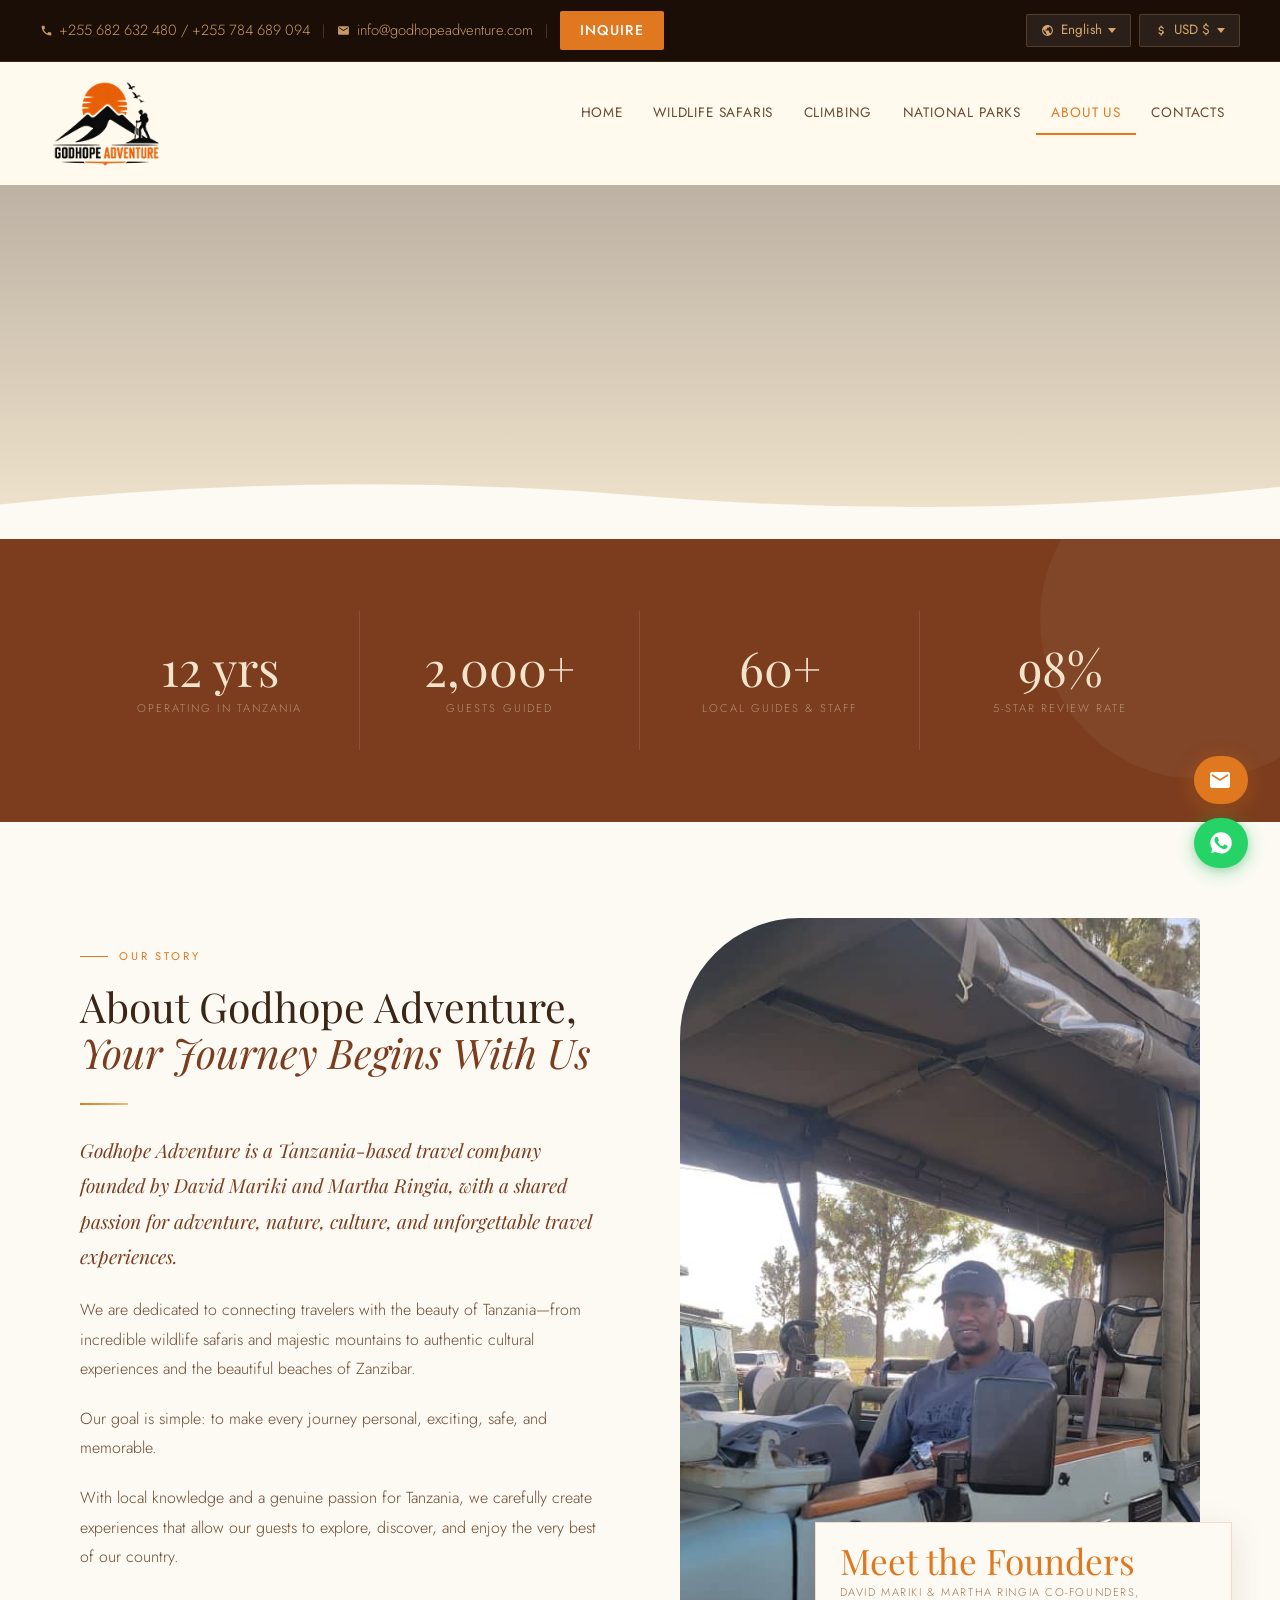
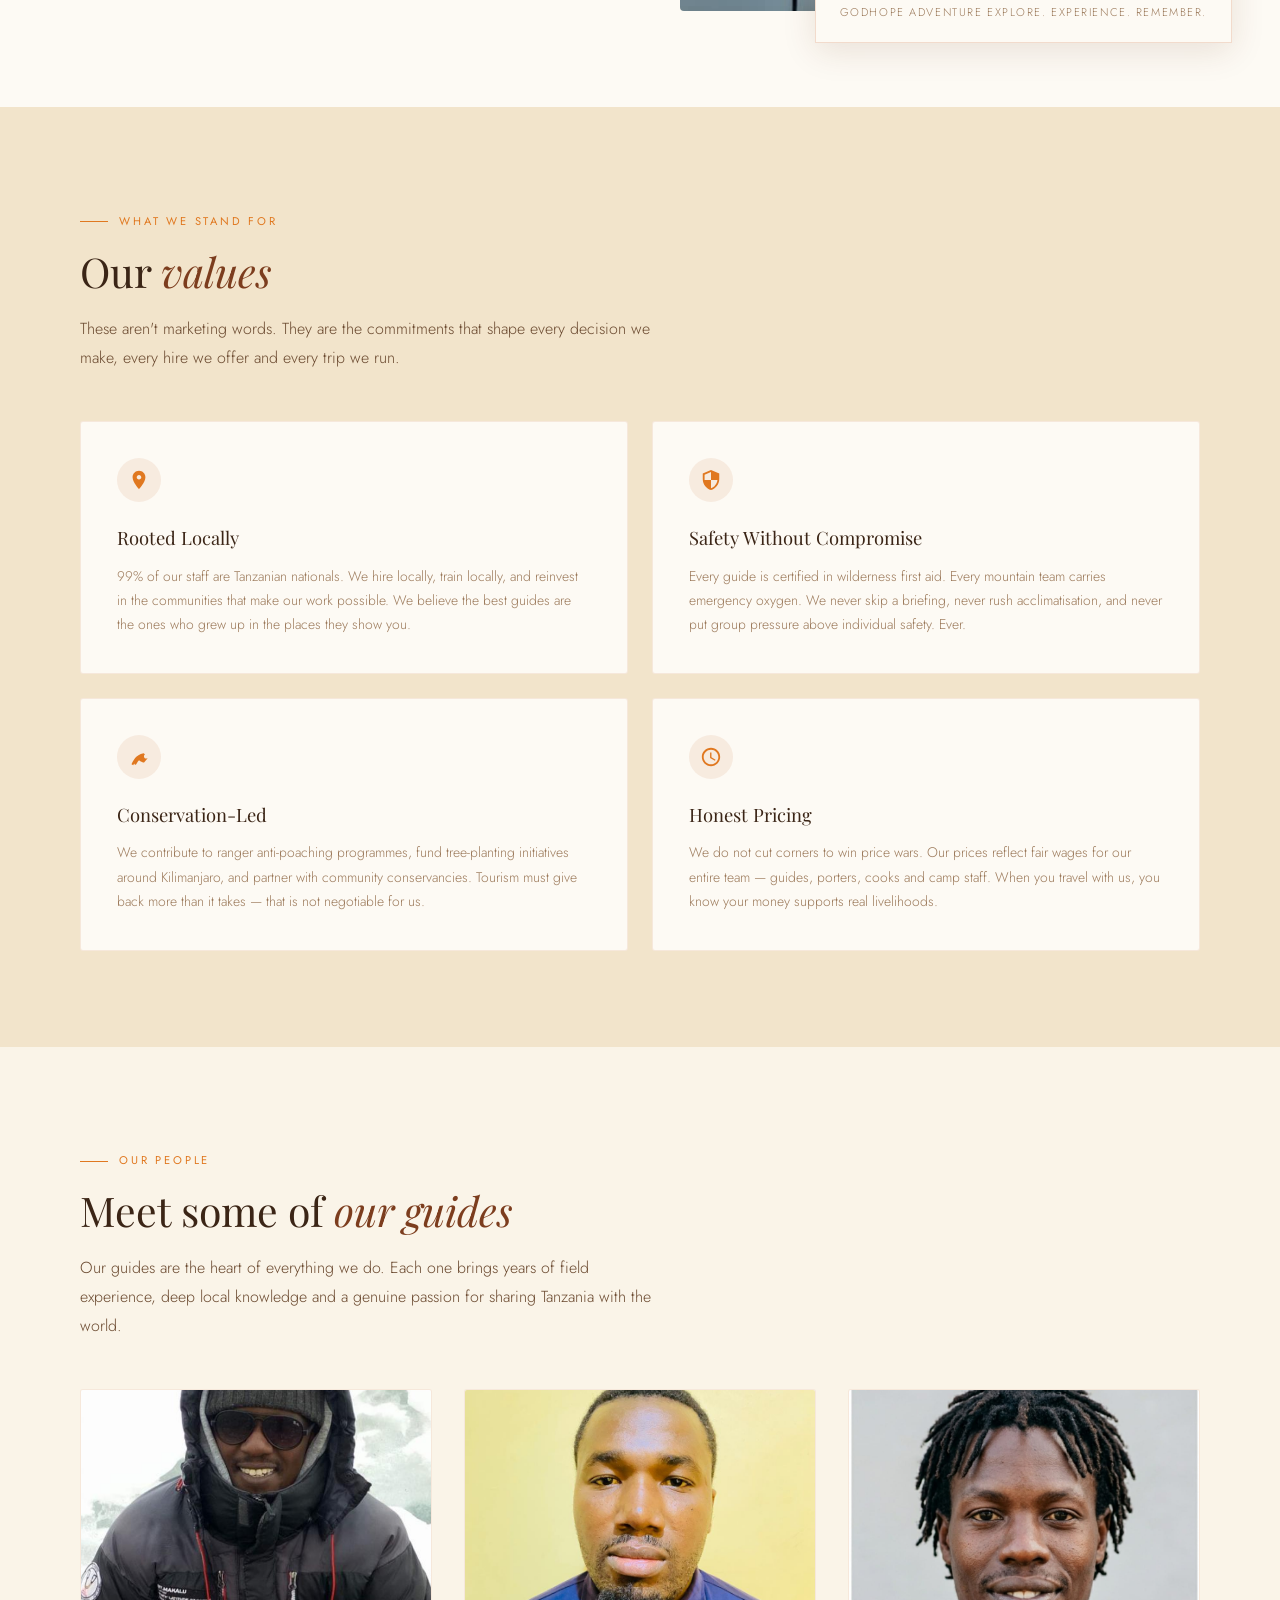
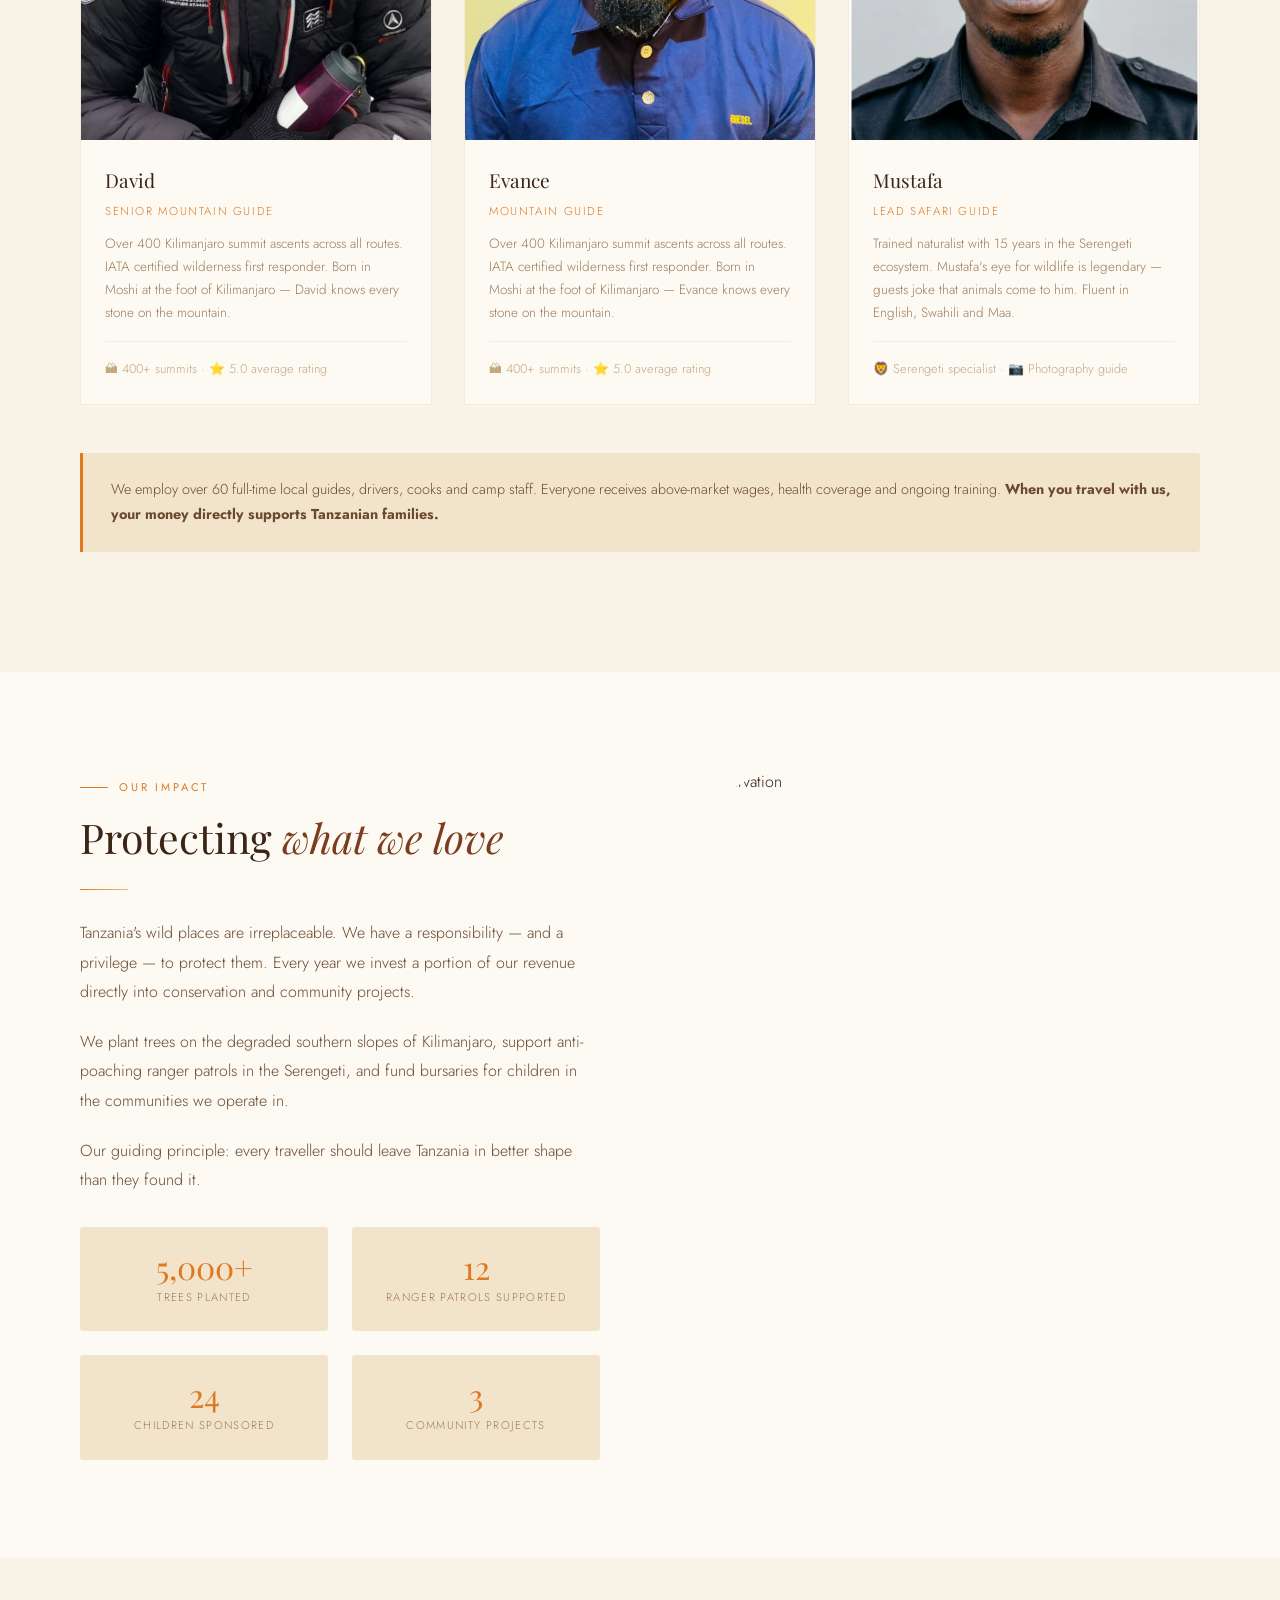
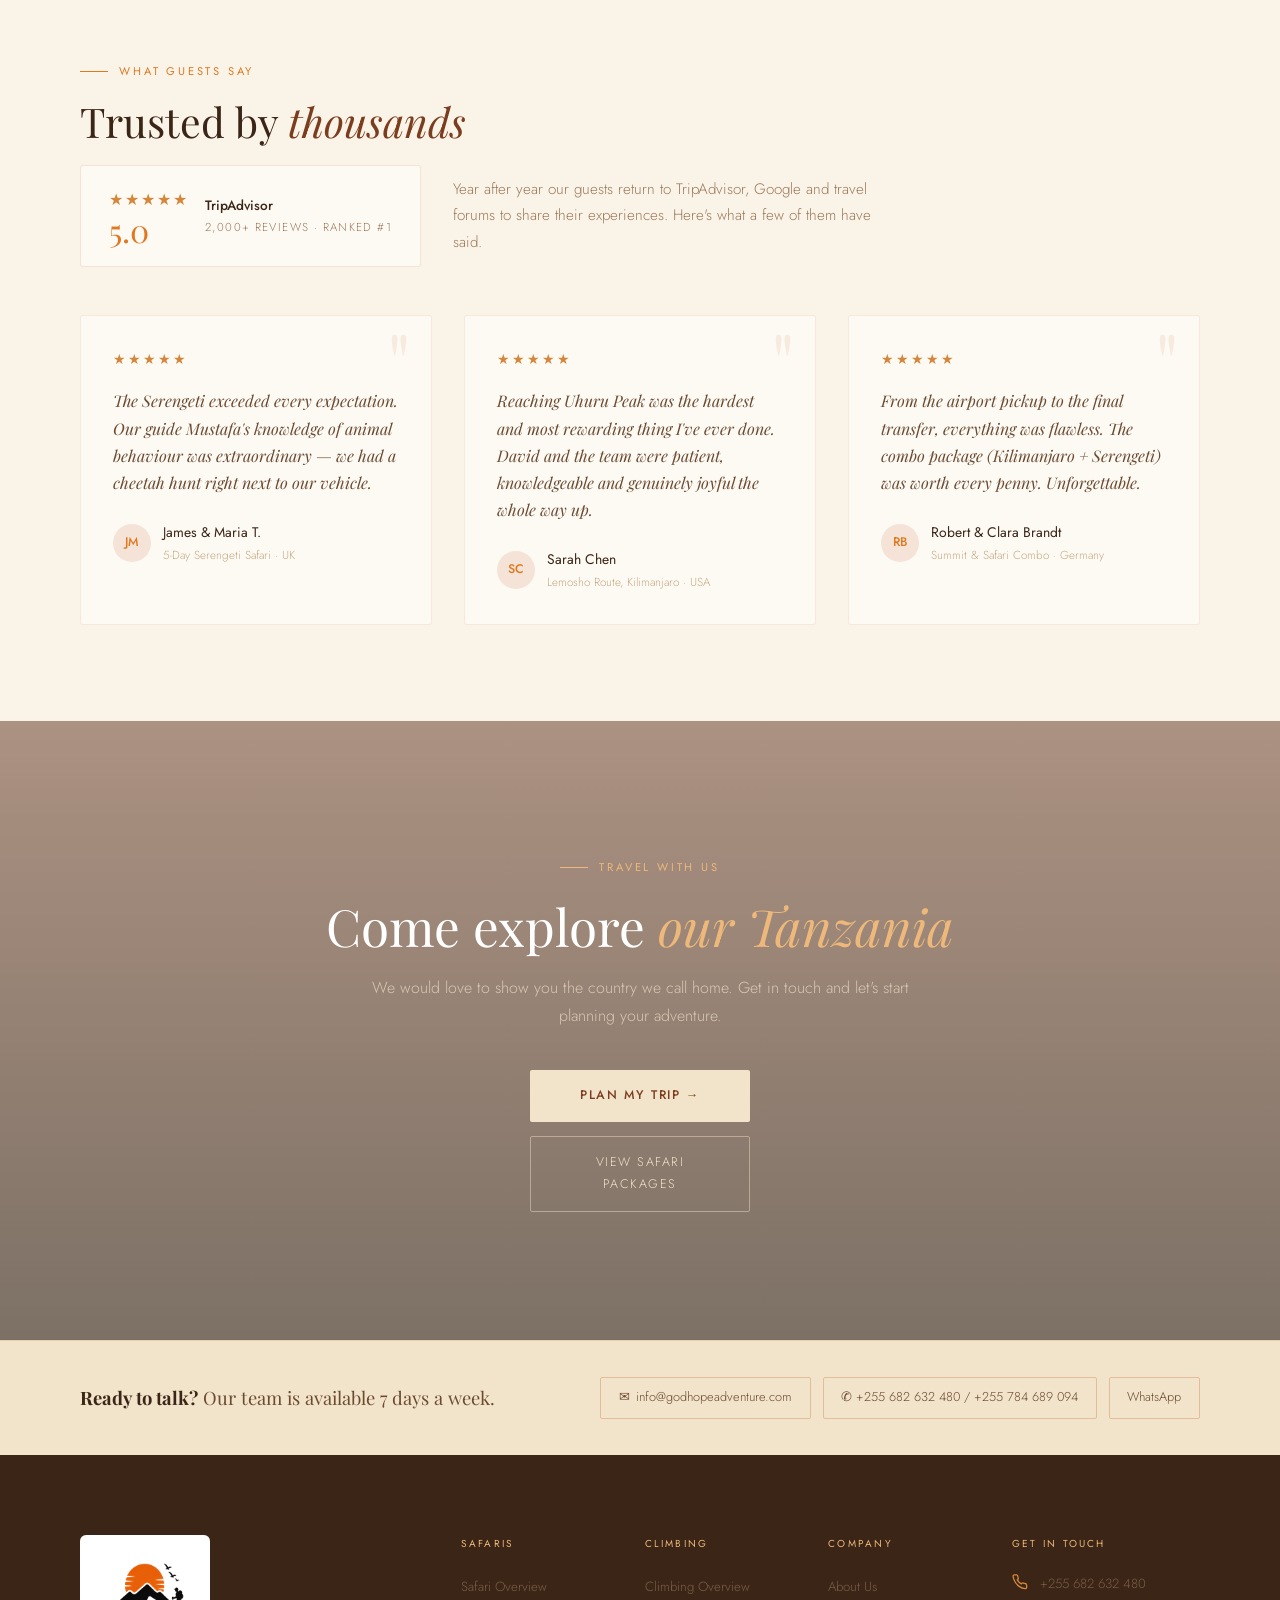
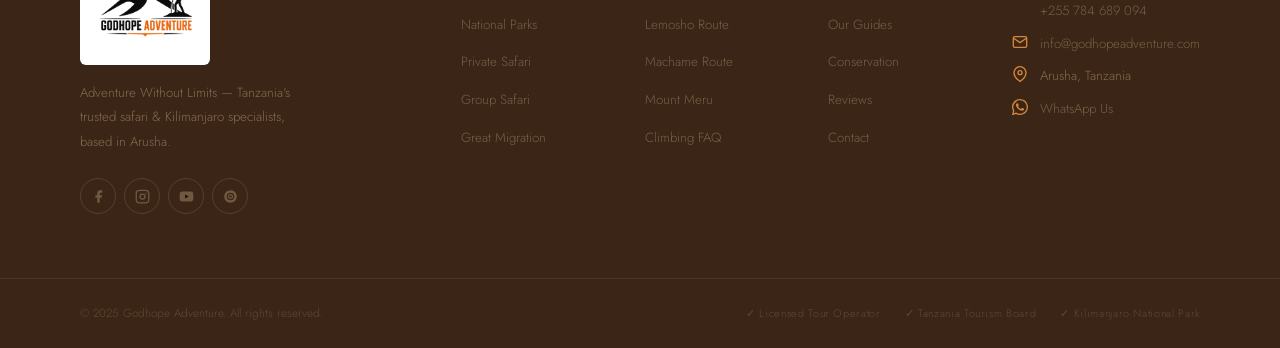
==== commit e7b52282: "Update about.html" ====
--- a/about.html
+++ b/about.html
@@ -354,7 +354,7 @@
           <div class="n">Meet the Founders</div>
           <div class="l">
           David Mariki & Martha Ringia
-          Co-Founders, Godhope Adventure
+          Co-Founders,<br> Godhope Adventure
           Explore. Experience. Remember.</div>
         </div>
       </div>
